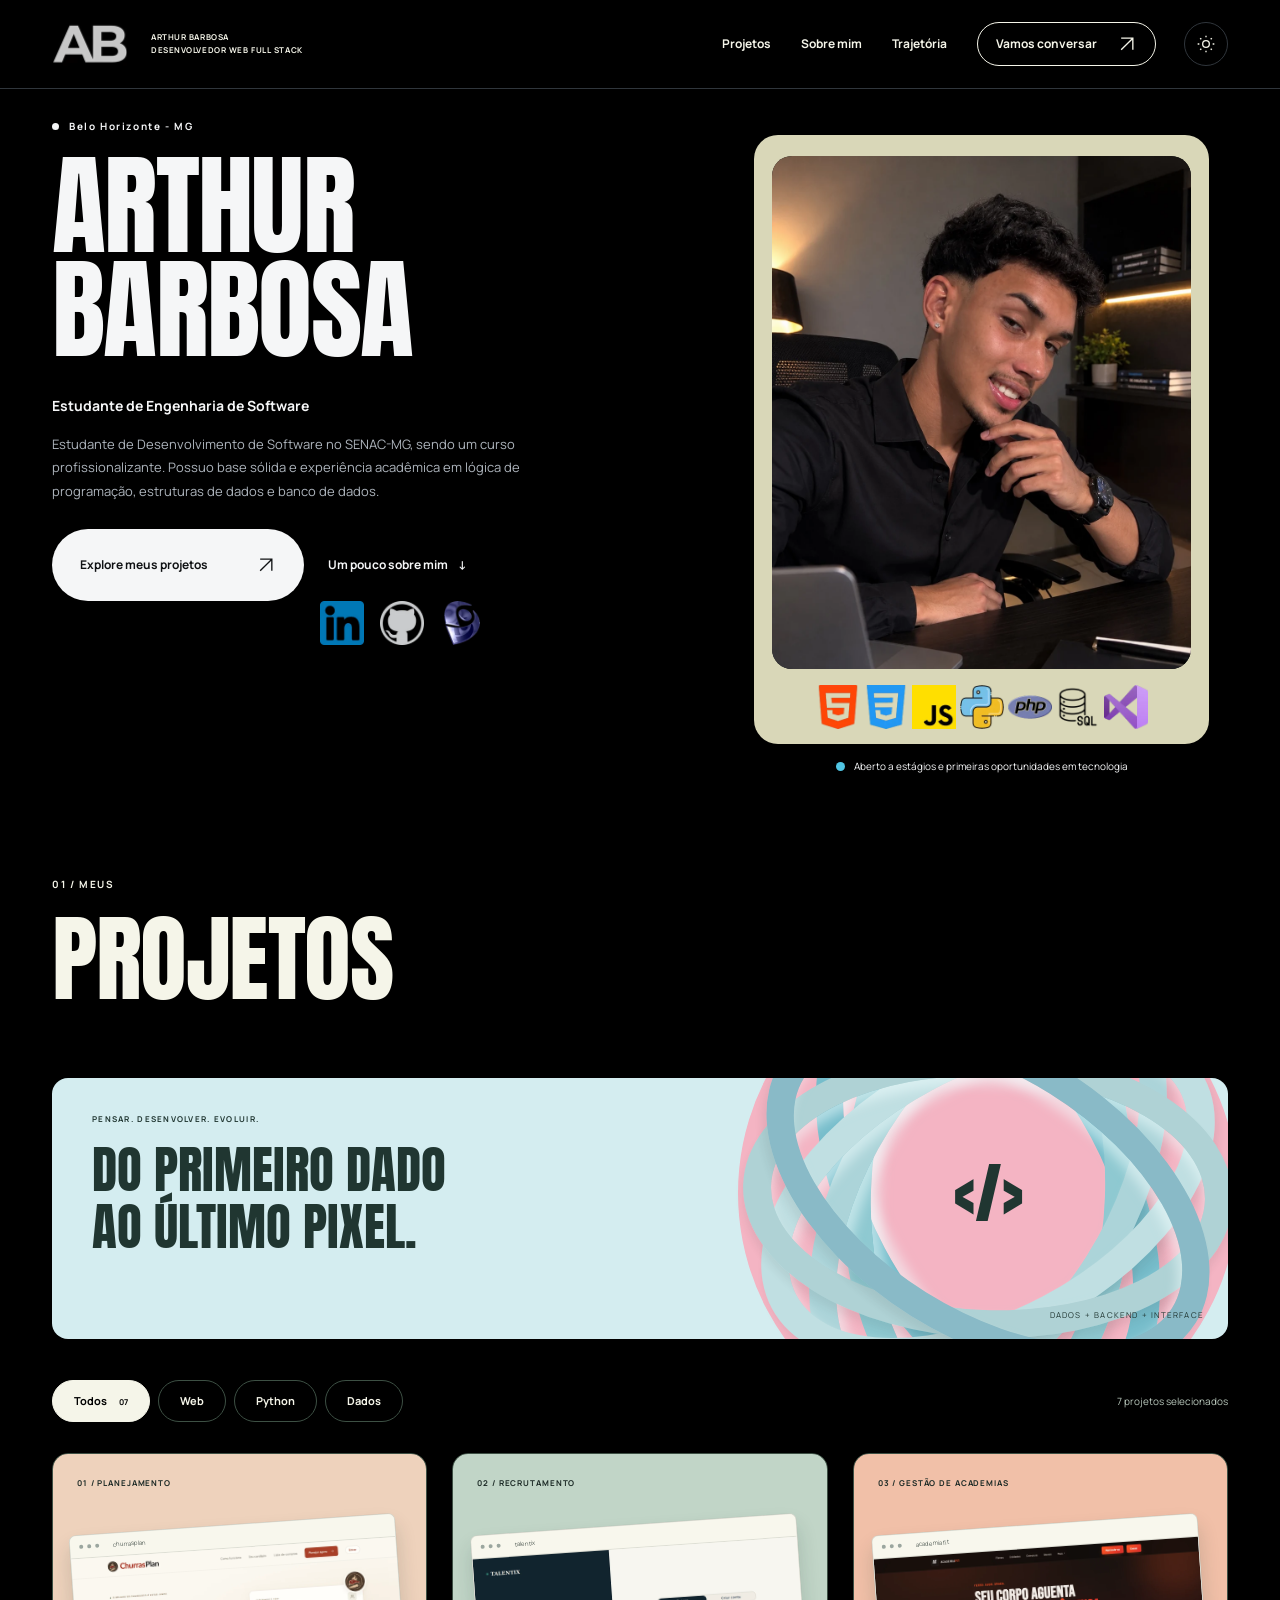
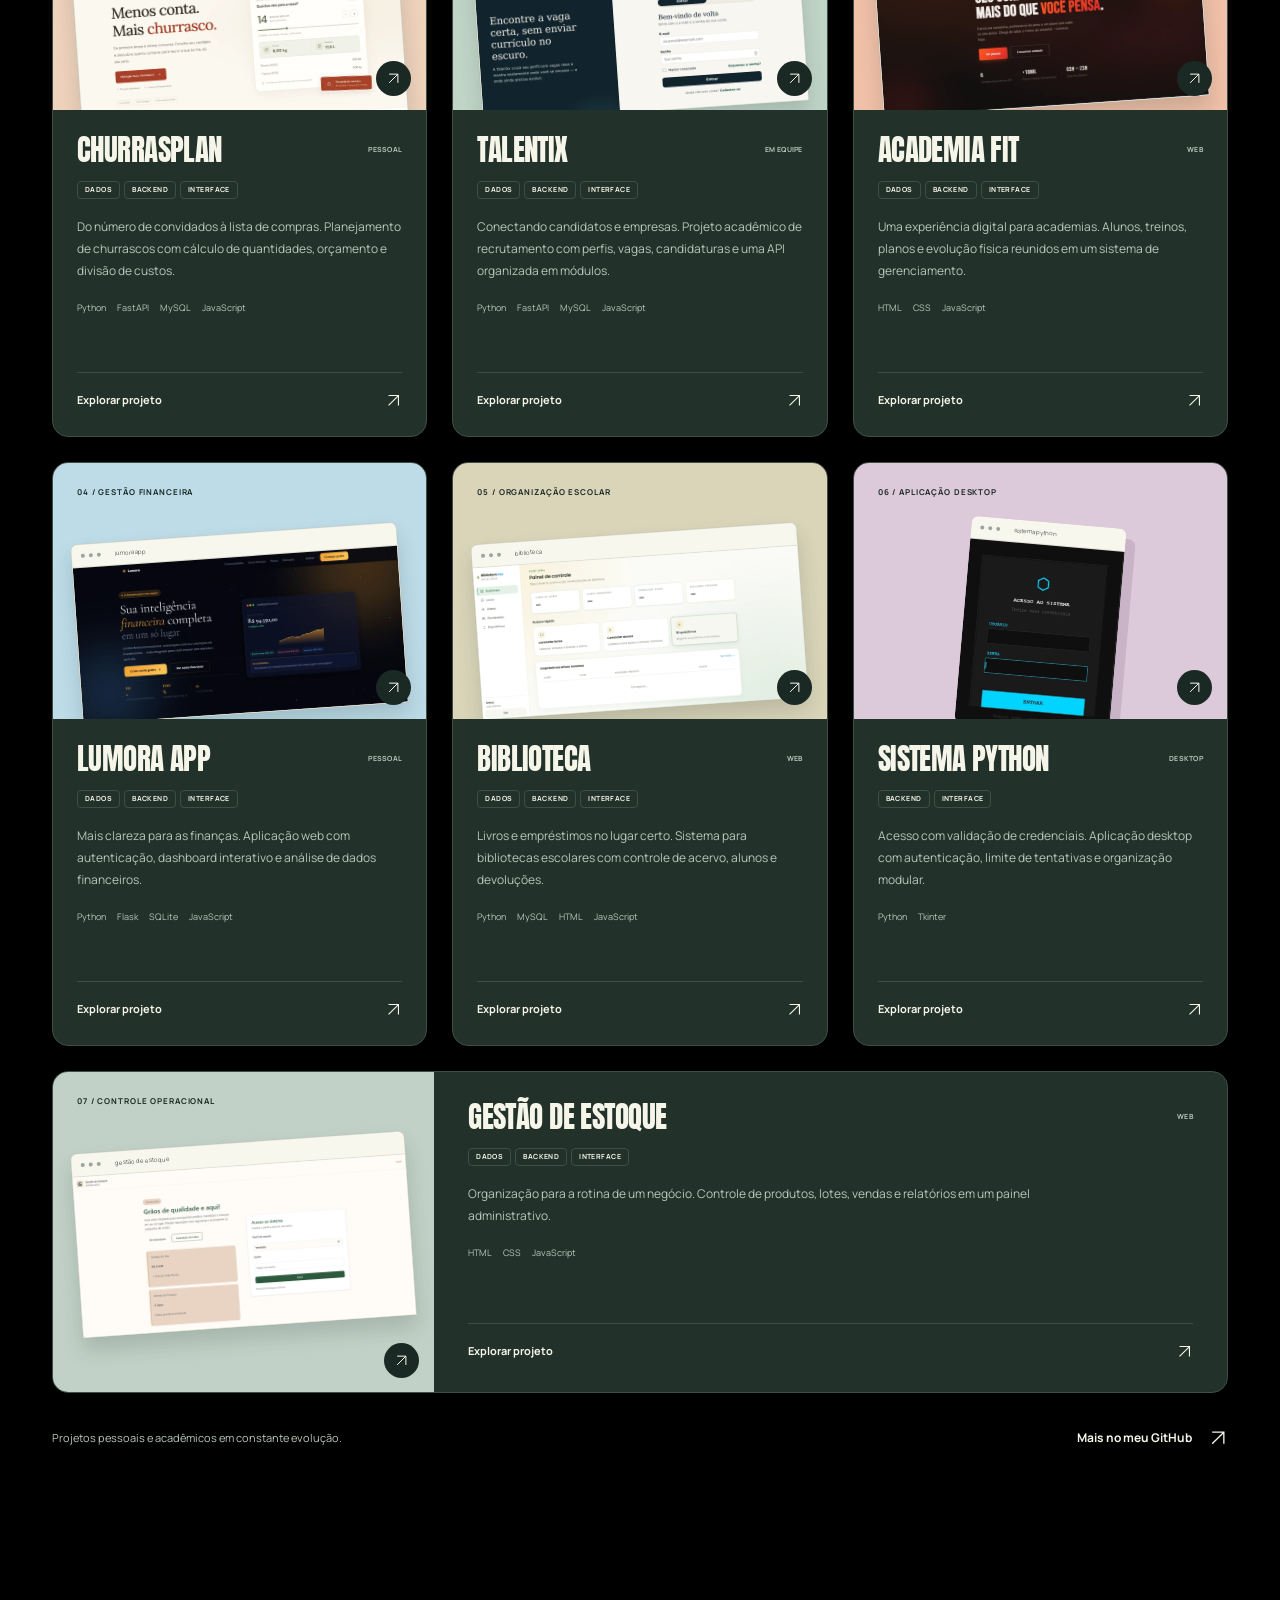
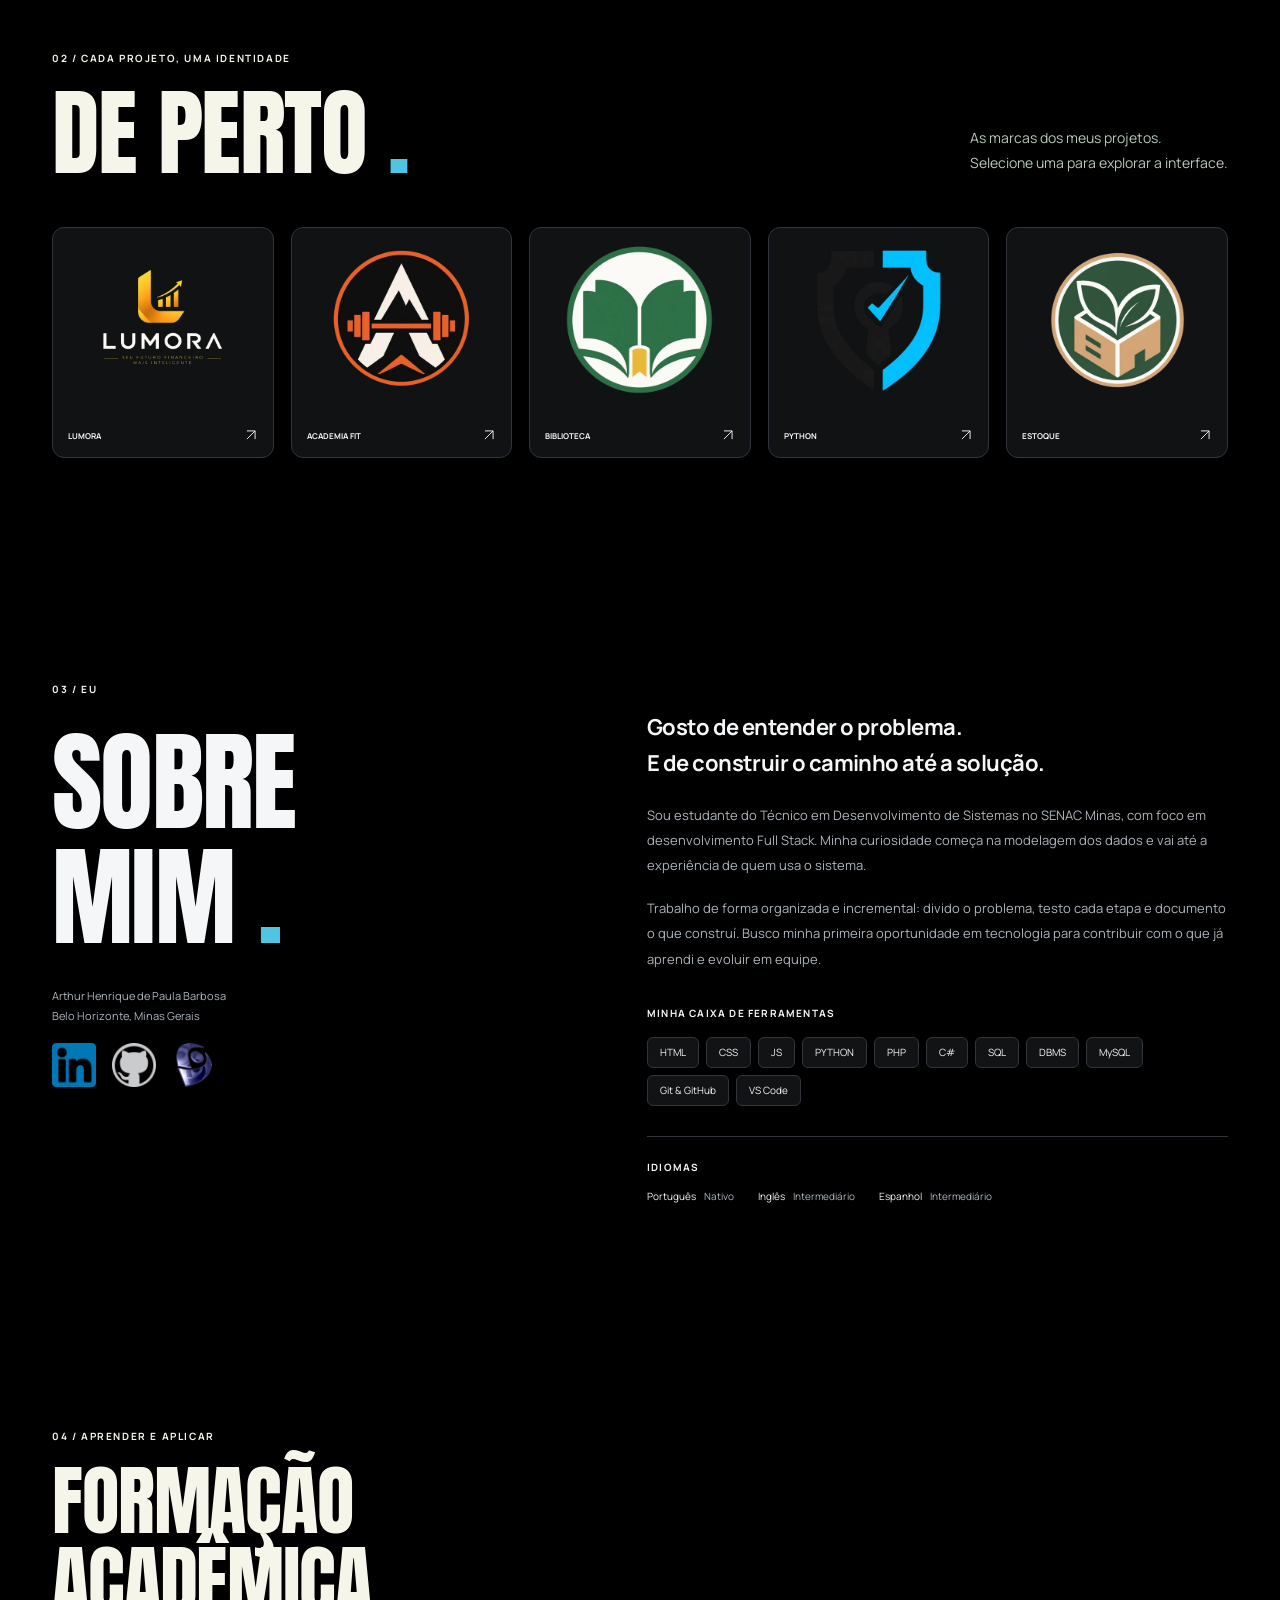
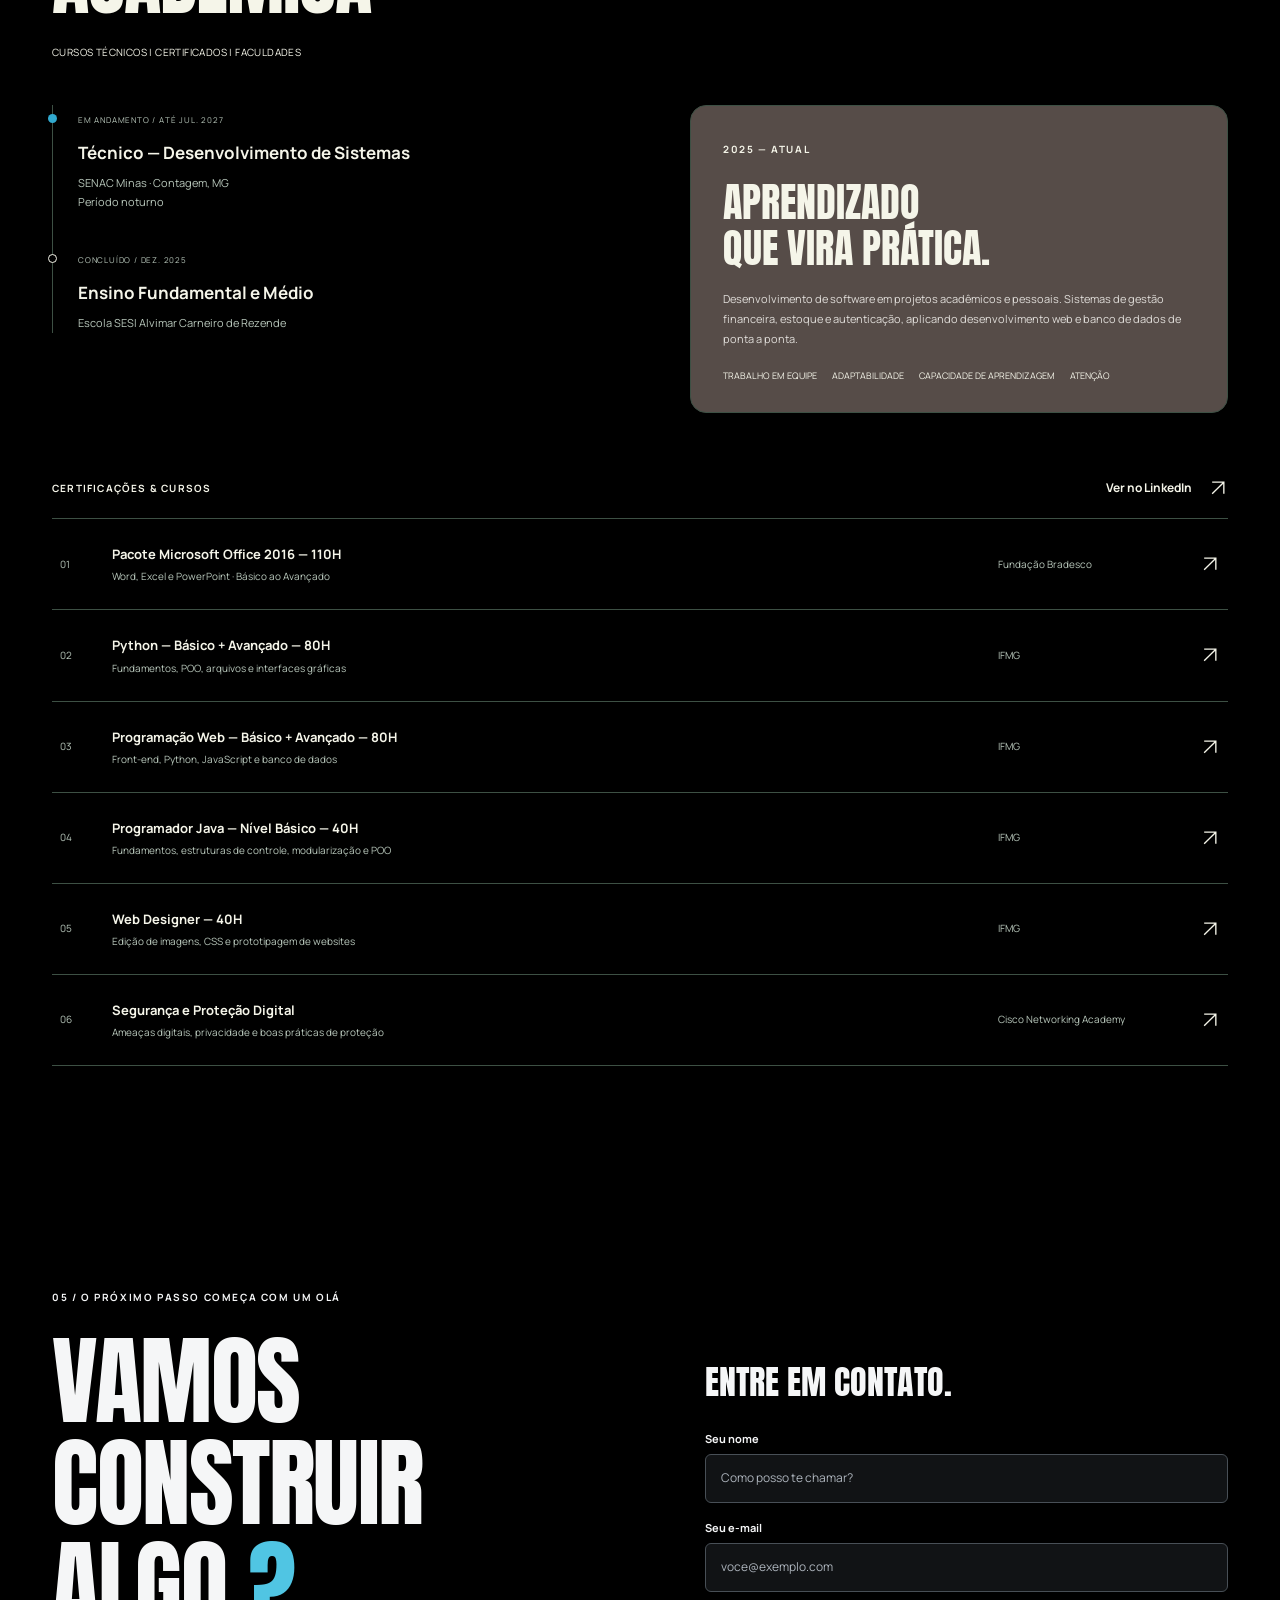
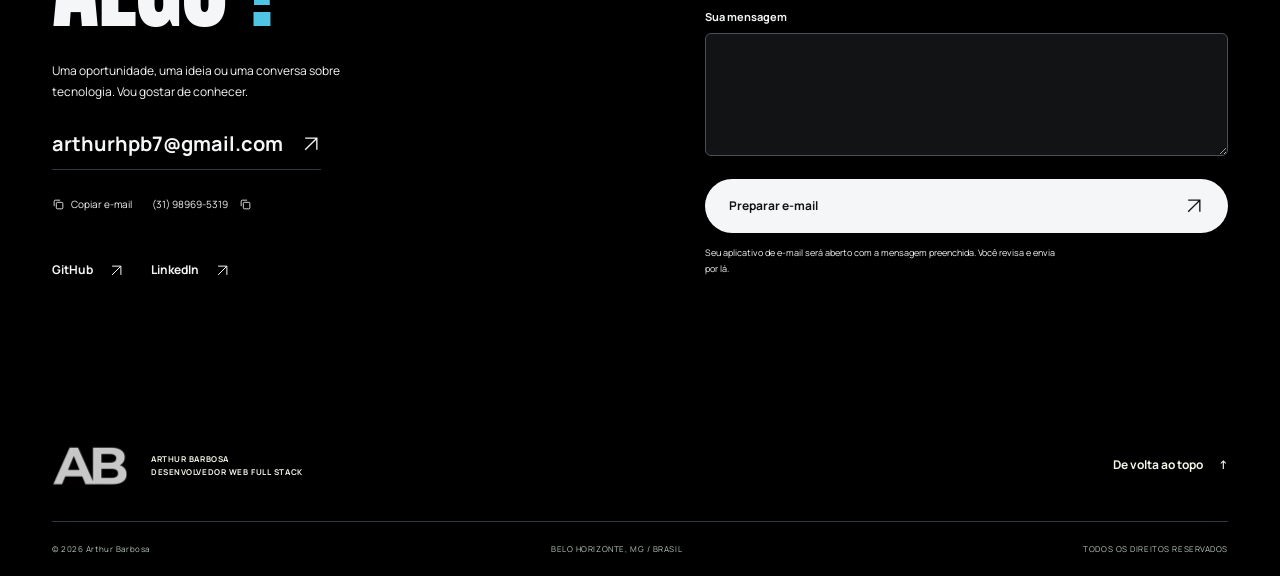
==== index.html @ fb31220e "Organiza e formata a estrutura HTML do portfólio" ====
<!doctype html>
<html lang="pt-BR">
  <head>
    <meta charset="UTF-8" />
    <meta name="viewport" content="width=device-width, initial-scale=1" />
    <meta name="theme-color" content="#000000" />
    <title>Arthur Barbosa — Estudante de Engenharia de Software</title>
    <meta
      name="description"
      content="Arthur Barbosa, estudante de Engenharia de Software e Desenvolvimento de Sistemas no SENAC Minas. Conheça meus projetos, formação e experiências com tecnologia."
    />
    <meta property="og:type" content="website" />
    <meta property="og:locale" content="pt_BR" />
    <meta property="og:title" content="Arthur Barbosa — Estudante de Engenharia de Software" />
    <meta
      property="og:description"
      content="Estudante de Desenvolvimento de Sistemas e desenvolvedor web. Conheça meus projetos com Python, JavaScript e SQL."
    />
    <meta property="og:url" content="https://arthurhenrique-eng.github.io/" />
    <meta
      property="og:image"
      content="https://arthurhenrique-eng.github.io/assets/img/optimized/arthur.webp"
    />
    <meta property="og:image:alt" content="Arthur Henrique de Paula Barbosa" />
    <link rel="canonical" href="https://arthurhenrique-eng.github.io/" />
    <link rel="icon" href="DOCS/ABLogotipo.png?v=20260930-canva" type="image/png" />
    <link rel="preload" href="assets/fonts/anton-regular.ttf" as="font" type="font/ttf" crossorigin />
    <link rel="preload" href="assets/fonts/manrope-regular.ttf" as="font" type="font/ttf" crossorigin />
    <link rel="stylesheet" href="css/style.css?v=20260930-canva" />
  </head>
  <body data-theme="dark">
    <a class="skip-link" href="#conteudo">Pular para o conteúdo</a>
    <svg class="icon-definitions" xmlns="http://www.w3.org/2000/svg" aria-hidden="true">
      <symbol id="arrow-up-right" viewBox="0 0 24 24">
        <path d="M5 19 19 5M5 5h14v14" />
      </symbol>
      <symbol id="copy" viewBox="0 0 24 24">
        <rect x="8" y="8" width="12" height="12" rx="2" />
        <path d="M15 4H6a2 2 0 0 0-2 2v9" />
      </symbol>
      <symbol id="sun" viewBox="0 0 24 24">
        <circle cx="12" cy="12" r="4" />
        <path d="M12 2v2m0 16v2M2 12h2m16 0h2M5 5l1.4 1.4m11.2 11.2L19 19M5 19l1.4-1.4M17.6 6.4 19 5" />
      </symbol>
      <symbol id="moon" viewBox="0 0 24 24">
        <path d="M21 13A9 9 0 0 1 11 3a9 9 0 1 0 10 10Z" />
      </symbol>
    </svg>
    <header class="site-header">
      <nav class="nav container" aria-label="Navegação principal">
        <a class="brand" href="#inicio" aria-label="Arthur Barbosa — início">
          <span class="brand__logo">
            <img src="DOCS/ABLogotipo.webp" width="2000" height="2000" alt="" />
          </span>
          <span class="brand__descriptor">
            ARTHUR BARBOSA
            <br />
            DESENVOLVEDOR WEB FULL STACK
          </span>
        </a>
        <div class="nav__menu" id="navMenu">
          <a href="#projetos">Projetos</a>
          <a href="#sobre">Sobre mim</a>
          <a href="#formacao">Trajetória</a>
          <a class="nav__contact" href="#contato">
            Vamos conversar
            <svg class="icon" aria-hidden="true">
              <use href="#arrow-up-right" />
            </svg>
          </a>
        </div>
        <div class="nav__controls">
          <button
            class="theme-toggle"
            id="themeToggle"
            type="button"
            aria-label="Ativar tema claro"
            aria-pressed="true"
            hidden
          >
            <svg class="icon" aria-hidden="true">
              <use href="#moon" />
            </svg>
            <svg class="icon" aria-hidden="true">
              <use href="#sun" />
            </svg>
          </button>
          <button
            class="nav__toggle"
            id="navToggle"
            type="button"
            aria-label="Abrir menu"
            aria-expanded="false"
            aria-controls="navMenu"
            hidden
          >
            <span></span>
            <span></span>
          </button>
        </div>
      </nav>
    </header>
    <main id="conteudo">
      <section class="hero" id="inicio" aria-labelledby="heroTitle">
        <div class="hero__inner container">
          <div class="hero__copy">
            <p class="eyebrow">
              <span class="status-dot" aria-hidden="true"></span>
              Belo Horizonte - MG
            </p>
            <h1 id="heroTitle">
              ARTHUR
              <br />
              BARBOSA
            </h1>
            <p class="hero__role">Estudante de Engenharia de Software</p>
            <p class="hero__description">
              Estudante de Desenvolvimento de Software no SENAC-MG, sendo um curso profissionalizante. Possuo base sólida e experiência acadêmica em lógica de programação, estruturas de dados e banco de dados.
            </p>
            <div class="hero__actions">
              <a class="button button--ink" href="#projetos">
                Explore meus projetos
                <svg class="icon" aria-hidden="true">
                  <use href="#arrow-up-right" />
                </svg>
              </a>
              <a class="text-link" href="#sobre">
                Um pouco sobre mim
                <span aria-hidden="true">↓</span>
              </a>
            </div>
            <div class="profile-socials" role="group" aria-label="Perfis profissionais">
              <a
                href="https://www.linkedin.com/in/arthurhenrique-eng/"
                target="_blank"
                rel="noopener noreferrer"
                aria-label="LinkedIn de Arthur Barbosa"
              >
                <img src="DOCS/LINKEDIN.webp" width="44" height="44" alt="" />
              </a>
              <a
                href="https://github.com/ArthurHenrique-eng"
                target="_blank"
                rel="noopener noreferrer"
                aria-label="GitHub de Arthur Barbosa"
              >
                <img src="DOCS/GITHUB.webp" width="44" height="44" alt="" />
              </a>
              <span class="profile-socials__lattes">
                <img src="DOCS/lattes.webp" width="37" height="44" alt="Currículo Lattes" />
              </span>
            </div>
          </div>
          <div class="hero__visual">
            <div class="hero__frame">
              <img
                class="hero__portrait"
                src="assets/img/optimized/arthur.webp"
                width="1000"
                height="1333"
                alt="Arthur Barbosa em sua mesa de trabalho"
                fetchpriority="high"
              />
              <ul class="hero__technologies" aria-label="Tecnologias e ferramentas">
                <li>
                  <img src="DOCS/HTML.webp" width="44" height="44" alt="HTML" title="HTML" />
                </li>
                <li>
                  <img src="DOCS/CSS.webp" width="44" height="44" alt="CSS" title="CSS" />
                </li>
                <li>
                  <img src="DOCS/JS.webp" width="44" height="44" alt="JavaScript" title="JavaScript" />
                </li>
                <li>
                  <img src="DOCS/PYTHON.webp" width="44" height="44" alt="Python" title="Python" />
                </li>
                <li>
                  <img src="DOCS/PHP.webp" width="44" height="44" alt="PHP" title="PHP" />
                </li>
                <li>
                  <img src="DOCS/SQL.webp" width="44" height="44" alt="SQL" title="SQL" />
                </li>
                <li>
                  <img
                    src="DOCS/VSCODE2022.webp"
                    width="44"
                    height="44"
                    alt="Visual Studio 2022"
                    title="Visual Studio 2022"
                  />
                </li>
              </ul>
            </div>
            <p class="hero__availability">
              <span class="status-dot" aria-hidden="true"></span>
              Aberto a estágios e primeiras oportunidades em tecnologia
            </p>
          </div>
        </div>
      </section>
      <section id="projetos" class="section projects container" aria-labelledby="projectsTitle">
        <div class="section-heading">
          <div>
            <p class="eyebrow">01 / MEUS</p>
            <h2 class="display-title" id="projectsTitle">PROJETOS</h2>
          </div>
        </div>
        <div class="project-manifesto">
          <div>
            <p class="eyebrow">PENSAR. DESENVOLVER. EVOLUIR.</p>
            <p>
              DO PRIMEIRO DADO
              <br />
              AO ÚLTIMO PIXEL.
            </p>
          </div>
          <div class="orbit-art" aria-hidden="true">
            <i></i>
            <i></i>
            <i></i>
            <i></i>
            <i></i>
            <i></i>
            <span>&lt;/&gt;</span>
          </div>
          <span class="project-manifesto__label">DADOS + BACKEND + INTERFACE</span>
        </div>
        <div class="projects-toolbar">
          <div class="filters" role="group" aria-label="Filtrar projetos por categoria" hidden>
            <button type="button" class="filter is-active" data-filter="todos" aria-pressed="true">
              Todos
              <span>07</span>
            </button>
            <button type="button" class="filter" data-filter="web" aria-pressed="false">Web</button>
            <button type="button" class="filter" data-filter="python" aria-pressed="false">Python</button>
            <button type="button" class="filter" data-filter="dados" aria-pressed="false">Dados</button>
          </div>
          <p id="projectCount" aria-live="polite" aria-atomic="true">7 projetos selecionados</p>
        </div>
        <div class="projects-grid" id="projetosGrid">
          <article class="project-card" data-categories="web python dados">
            <a
              class="project-cover project-cover--churras"
              href="assets/img/optimized/churrasplan.webp"
              data-gallery-item
              data-title="ChurrasPlan — página inicial"
              data-image="assets/img/optimized/churrasplan.webp"
              aria-label="Ampliar tela do ChurrasPlan"
            >
              <span class="project-cover__index">01 / PLANEJAMENTO</span>
              <div class="browser-frame">
                <div class="browser-frame__bar">
                  <i></i>
                  <i></i>
                  <i></i>
                  <span>churrasplan</span>
                </div>
                <img
                  src="assets/img/optimized/churrasplan.webp"
                  alt="ChurrasPlan — página inicial"
                  loading="lazy"
                  width="1440"
                  height="900"
                />
              </div>
              <span class="project-cover__open">
                <svg class="icon" aria-hidden="true">
                  <use href="#arrow-up-right" />
                </svg>
              </span>
            </a>
            <div class="project-card__body">
              <div class="project-card__heading">
                <h3>CHURRASPLAN</h3>
                <span class="project-type">PESSOAL</span>
              </div>
              <div class="scope" aria-label="Camadas do projeto">
                <span>Dados</span>
                <span>Backend</span>
                <span>Interface</span>
              </div>
              <p>
                Do número de convidados à lista de compras. Planejamento de churrascos com cálculo de quantidades, orçamento e divisão de custos.
              </p>
              <ul class="tags" aria-label="Tecnologias">
                <li>Python</li>
                <li>FastAPI</li>
                <li>MySQL</li>
                <li>JavaScript</li>
              </ul>
              <a
                class="project-link"
                href="https://github.com/ArthurHenrique-eng/ChurrasPlan"
                target="_blank"
                rel="noopener noreferrer"
              >
                Explorar projeto
                <svg class="icon" aria-hidden="true">
                  <use href="#arrow-up-right" />
                </svg>
                <span class="sr-only">ChurrasPlan no GitHub</span>
              </a>
            </div>
          </article>
          <article class="project-card" data-categories="web python dados">
            <a
              class="project-cover project-cover--talentix"
              href="assets/img/optimized/talentix.webp"
              data-gallery-item
              data-title="Talentix — acesso de candidatos e empresas"
              data-image="assets/img/optimized/talentix.webp"
              aria-label="Ampliar tela do Talentix"
            >
              <span class="project-cover__index">02 / RECRUTAMENTO</span>
              <div class="browser-frame">
                <div class="browser-frame__bar">
                  <i></i>
                  <i></i>
                  <i></i>
                  <span>talentix</span>
                </div>
                <img
                  src="assets/img/optimized/talentix.webp"
                  alt="Talentix — acesso de candidatos e empresas"
                  loading="lazy"
                  width="1440"
                  height="900"
                />
              </div>
              <span class="project-cover__open">
                <svg class="icon" aria-hidden="true">
                  <use href="#arrow-up-right" />
                </svg>
              </span>
            </a>
            <div class="project-card__body">
              <div class="project-card__heading">
                <h3>TALENTIX</h3>
                <span class="project-type">EM EQUIPE</span>
              </div>
              <div class="scope" aria-label="Camadas do projeto">
                <span>Dados</span>
                <span>Backend</span>
                <span>Interface</span>
              </div>
              <p>
                Conectando candidatos e empresas. Projeto acadêmico de recrutamento com perfis, vagas, candidaturas e uma API organizada em módulos.
              </p>
              <ul class="tags" aria-label="Tecnologias">
                <li>Python</li>
                <li>FastAPI</li>
                <li>MySQL</li>
                <li>JavaScript</li>
              </ul>
              <a
                class="project-link"
                href="https://github.com/PROJETO-SENAC-MINAS/Talentix"
                target="_blank"
                rel="noopener noreferrer"
              >
                Explorar projeto
                <svg class="icon" aria-hidden="true">
                  <use href="#arrow-up-right" />
                </svg>
                <span class="sr-only">Talentix no GitHub</span>
              </a>
            </div>
          </article>
          <article class="project-card" data-categories="web dados">
            <a
              class="project-cover project-cover--fit"
              href="assets/img/optimized/academia-fit.webp"
              data-gallery-item
              data-title="Academia Fit — página inicial"
              data-image="assets/img/optimized/academia-fit.webp"
              aria-label="Ampliar tela do Academia Fit"
            >
              <span class="project-cover__index">03 / GESTÃO DE ACADEMIAS</span>
              <div class="browser-frame">
                <div class="browser-frame__bar">
                  <i></i>
                  <i></i>
                  <i></i>
                  <span>academia fit</span>
                </div>
                <img
                  src="assets/img/optimized/academia-fit.webp"
                  alt="Academia Fit — página inicial"
                  loading="lazy"
                  width="1440"
                  height="900"
                />
              </div>
              <span class="project-cover__open">
                <svg class="icon" aria-hidden="true">
                  <use href="#arrow-up-right" />
                </svg>
              </span>
            </a>
            <div class="project-card__body">
              <div class="project-card__heading">
                <h3>ACADEMIA FIT</h3>
                <span class="project-type">WEB</span>
              </div>
              <div class="scope" aria-label="Camadas do projeto">
                <span>Dados</span>
                <span>Backend</span>
                <span>Interface</span>
              </div>
              <p>
                Uma experiência digital para academias. Alunos, treinos, planos e evolução física reunidos em um sistema de gerenciamento.
              </p>
              <ul class="tags" aria-label="Tecnologias">
                <li>HTML</li>
                <li>CSS</li>
                <li>JavaScript</li>
              </ul>
              <a
                class="project-link"
                href="https://github.com/ArthurHenrique-eng/Academia_Fit"
                target="_blank"
                rel="noopener noreferrer"
              >
                Explorar projeto
                <svg class="icon" aria-hidden="true">
                  <use href="#arrow-up-right" />
                </svg>
                <span class="sr-only">Academia Fit no GitHub</span>
              </a>
            </div>
          </article>
          <article class="project-card" data-categories="web python dados">
            <a
              class="project-cover project-cover--lumora"
              href="assets/img/optimized/lumora.webp"
              data-gallery-item
              data-title="Lumora App — interface de gestão financeira"
              data-image="assets/img/optimized/lumora.webp"
              aria-label="Ampliar tela do Lumora App"
            >
              <span class="project-cover__index">04 / GESTÃO FINANCEIRA</span>
              <div class="browser-frame">
                <div class="browser-frame__bar">
                  <i></i>
                  <i></i>
                  <i></i>
                  <span>lumora app</span>
                </div>
                <img
                  src="assets/img/optimized/lumora.webp"
                  alt="Lumora App — interface de gestão financeira"
                  loading="lazy"
                  width="1440"
                  height="900"
                />
              </div>
              <span class="project-cover__open">
                <svg class="icon" aria-hidden="true">
                  <use href="#arrow-up-right" />
                </svg>
              </span>
            </a>
            <div class="project-card__body">
              <div class="project-card__heading">
                <h3>LUMORA APP</h3>
                <span class="project-type">PESSOAL</span>
              </div>
              <div class="scope" aria-label="Camadas do projeto">
                <span>Dados</span>
                <span>Backend</span>
                <span>Interface</span>
              </div>
              <p>
                Mais clareza para as finanças. Aplicação web com autenticação, dashboard interativo e análise de dados financeiros.
              </p>
              <ul class="tags" aria-label="Tecnologias">
                <li>Python</li>
                <li>Flask</li>
                <li>SQLite</li>
                <li>JavaScript</li>
              </ul>
              <a
                class="project-link"
                href="https://github.com/ArthurHenrique-eng/LUMORA-APP"
                target="_blank"
                rel="noopener noreferrer"
              >
                Explorar projeto
                <svg class="icon" aria-hidden="true">
                  <use href="#arrow-up-right" />
                </svg>
                <span class="sr-only">Lumora App no GitHub</span>
              </a>
            </div>
          </article>
          <article class="project-card" data-categories="web python dados">
            <a
              class="project-cover project-cover--library"
              href="assets/img/optimized/biblioteca.webp"
              data-gallery-item
              data-title="Sistema Biblioteca — catálogo e gerenciamento"
              data-image="assets/img/optimized/biblioteca.webp"
              aria-label="Ampliar tela do Biblioteca"
            >
              <span class="project-cover__index">05 / ORGANIZAÇÃO ESCOLAR</span>
              <div class="browser-frame">
                <div class="browser-frame__bar">
                  <i></i>
                  <i></i>
                  <i></i>
                  <span>biblioteca</span>
                </div>
                <img
                  src="assets/img/optimized/biblioteca.webp"
                  alt="Sistema Biblioteca — catálogo e gerenciamento"
                  loading="lazy"
                  width="1440"
                  height="900"
                />
              </div>
              <span class="project-cover__open">
                <svg class="icon" aria-hidden="true">
                  <use href="#arrow-up-right" />
                </svg>
              </span>
            </a>
            <div class="project-card__body">
              <div class="project-card__heading">
                <h3>BIBLIOTECA</h3>
                <span class="project-type">WEB</span>
              </div>
              <div class="scope" aria-label="Camadas do projeto">
                <span>Dados</span>
                <span>Backend</span>
                <span>Interface</span>
              </div>
              <p>
                Livros e empréstimos no lugar certo. Sistema para bibliotecas escolares com controle de acervo, alunos e devoluções.
              </p>
              <ul class="tags" aria-label="Tecnologias">
                <li>Python</li>
                <li>MySQL</li>
                <li>HTML</li>
                <li>JavaScript</li>
              </ul>
              <a
                class="project-link"
                href="https://github.com/ArthurHenrique-eng/SistemaBiblioteca"
                target="_blank"
                rel="noopener noreferrer"
              >
                Explorar projeto
                <svg class="icon" aria-hidden="true">
                  <use href="#arrow-up-right" />
                </svg>
                <span class="sr-only">Biblioteca no GitHub</span>
              </a>
            </div>
          </article>
          <article class="project-card" data-categories="python">
            <a
              class="project-cover project-cover--python"
              href="assets/img/optimized/python.webp"
              data-gallery-item
              data-title="Sistema Python — autenticação de usuários"
              data-image="assets/img/optimized/python.webp"
              aria-label="Ampliar tela do Sistema Python"
            >
              <span class="project-cover__index">06 / APLICAÇÃO DESKTOP</span>
              <div class="desktop-frame">
                <div class="browser-frame__bar">
                  <i></i>
                  <i></i>
                  <i></i>
                  <span>sistema python</span>
                </div>
                <img
                  src="assets/img/optimized/python.webp"
                  alt="Sistema Python — autenticação de usuários"
                  loading="lazy"
                  width="422"
                  height="500"
                />
              </div>
              <span class="project-cover__open">
                <svg class="icon" aria-hidden="true">
                  <use href="#arrow-up-right" />
                </svg>
              </span>
            </a>
            <div class="project-card__body">
              <div class="project-card__heading">
                <h3>SISTEMA PYTHON</h3>
                <span class="project-type">DESKTOP</span>
              </div>
              <div class="scope" aria-label="Camadas do projeto">
                <span>Backend</span>
                <span>Interface</span>
              </div>
              <p>
                Acesso com validação de credenciais. Aplicação desktop com autenticação, limite de tentativas e organização modular.
              </p>
              <ul class="tags" aria-label="Tecnologias">
                <li>Python</li>
                <li>Tkinter</li>
              </ul>
              <a
                class="project-link"
                href="https://github.com/ArthurHenrique-eng/SISTEMA_PYTHON"
                target="_blank"
                rel="noopener noreferrer"
              >
                Explorar projeto
                <svg class="icon" aria-hidden="true">
                  <use href="#arrow-up-right" />
                </svg>
                <span class="sr-only">Sistema Python no GitHub</span>
              </a>
            </div>
          </article>
          <article class="project-card project-card--wide" data-categories="web dados">
            <a
              class="project-cover project-cover--stock"
              href="assets/img/optimized/estoque.webp"
              data-gallery-item
              data-title="Gestão de Estoque — painel de produtos"
              data-image="assets/img/optimized/estoque.webp"
              aria-label="Ampliar tela do Gestão de Estoque"
            >
              <span class="project-cover__index">07 / CONTROLE OPERACIONAL</span>
              <div class="browser-frame">
                <div class="browser-frame__bar">
                  <i></i>
                  <i></i>
                  <i></i>
                  <span>gestão de estoque</span>
                </div>
                <img
                  src="assets/img/optimized/estoque.webp"
                  alt="Gestão de Estoque — painel de produtos"
                  loading="lazy"
                  width="1440"
                  height="900"
                />
              </div>
              <span class="project-cover__open">
                <svg class="icon" aria-hidden="true">
                  <use href="#arrow-up-right" />
                </svg>
              </span>
            </a>
            <div class="project-card__body">
              <div class="project-card__heading">
                <h3>GESTÃO DE ESTOQUE</h3>
                <span class="project-type">WEB</span>
              </div>
              <div class="scope" aria-label="Camadas do projeto">
                <span>Dados</span>
                <span>Backend</span>
                <span>Interface</span>
              </div>
              <p>
                Organização para a rotina de um negócio. Controle de produtos, lotes, vendas e relatórios em um painel administrativo.
              </p>
              <ul class="tags" aria-label="Tecnologias">
                <li>HTML</li>
                <li>CSS</li>
                <li>JavaScript</li>
              </ul>
              <a
                class="project-link"
                href="https://github.com/ArthurHenrique-eng/GESTAO_ESTOQUE"
                target="_blank"
                rel="noopener noreferrer"
              >
                Explorar projeto
                <svg class="icon" aria-hidden="true">
                  <use href="#arrow-up-right" />
                </svg>
                <span class="sr-only">Gestão de Estoque no GitHub</span>
              </a>
            </div>
          </article>
        </div>
        <div class="projects-bottom">
          <p>Projetos pessoais e acadêmicos em constante evolução.</p>
          <a
            class="text-link"
            href="https://github.com/ArthurHenrique-eng"
            target="_blank"
            rel="noopener noreferrer"
          >
            Mais no meu GitHub
            <svg class="icon" aria-hidden="true">
              <use href="#arrow-up-right" />
            </svg>
          </a>
        </div>
      </section>
      <section id="galeria" class="gallery section" aria-labelledby="galleryTitle">
        <div class="container">
          <div class="section-heading">
            <div>
              <p class="eyebrow">02 / CADA PROJETO, UMA IDENTIDADE</p>
              <h2 class="display-title" id="galleryTitle">
                DE PERTO
                <span class="title-dot">.</span>
              </h2>
            </div>
            <p class="section-intro">
              As marcas dos meus projetos.
              <br />
              Selecione uma para explorar a interface.
            </p>
          </div>
          <div class="gallery__grid">
            <a
              class="gallery__item"
              href="assets/img/optimized/lumora.webp"
              data-gallery-item
              data-title="Lumora App — interface de gestão financeira"
              data-image="assets/img/optimized/lumora.webp"
            >
              <img src="DOCS/marca-lumora.webp" alt="Marca Lumora" width="240" height="200" loading="lazy" />
              <span>
                LUMORA
                <svg class="icon" aria-hidden="true">
                  <use href="#arrow-up-right" />
                </svg>
              </span>
            </a>
            <a
              class="gallery__item"
              href="assets/img/optimized/academia-fit.webp"
              data-gallery-item
              data-title="Academia Fit — página inicial"
              data-image="assets/img/optimized/academia-fit.webp"
            >
              <img src="DOCS/ACADEMIAFIT.webp" alt="Marca Academia Fit" width="240" height="200" loading="lazy" />
              <span>
                ACADEMIA FIT
                <svg class="icon" aria-hidden="true">
                  <use href="#arrow-up-right" />
                </svg>
              </span>
            </a>
            <a
              class="gallery__item"
              href="assets/img/optimized/biblioteca.webp"
              data-gallery-item
              data-title="Sistema Biblioteca — catálogo e gerenciamento"
              data-image="assets/img/optimized/biblioteca.webp"
            >
              <img src="DOCS/BIBLIOTECA.webp" alt="Marca Biblioteca" width="240" height="200" loading="lazy" />
              <span>
                BIBLIOTECA
                <svg class="icon" aria-hidden="true">
                  <use href="#arrow-up-right" />
                </svg>
              </span>
            </a>
            <a
              class="gallery__item"
              href="assets/img/optimized/python.webp"
              data-gallery-item
              data-title="Sistema Python — autenticação de usuários"
              data-image="assets/img/optimized/python.webp"
            >
              <img src="DOCS/SISTEMAPY.webp" alt="Marca Python" width="240" height="200" loading="lazy" />
              <span>
                PYTHON
                <svg class="icon" aria-hidden="true">
                  <use href="#arrow-up-right" />
                </svg>
              </span>
            </a>
            <a
              class="gallery__item"
              href="assets/img/optimized/estoque.webp"
              data-gallery-item
              data-title="Gestão de Estoque — painel de produtos"
              data-image="assets/img/optimized/estoque.webp"
            >
              <img src="DOCS/ESTOQUE.webp" alt="Marca Estoque" width="240" height="200" loading="lazy" />
              <span>
                ESTOQUE
                <svg class="icon" aria-hidden="true">
                  <use href="#arrow-up-right" />
                </svg>
              </span>
            </a>
          </div>
        </div>
      </section>
      <section id="sobre" class="about section" aria-labelledby="aboutTitle">
        <div class="container about__grid">
          <div class="about__heading">
            <p class="eyebrow">03 / EU</p>
            <h2 class="display-title" id="aboutTitle">
              SOBRE
              <br />
              MIM
              <span class="title-dot">.</span>
            </h2>
            <p class="about__full-name">
              Arthur Henrique de Paula Barbosa
              <br />
              Belo Horizonte, Minas Gerais
            </p>
            <div class="profile-socials" role="group" aria-label="Perfis profissionais">
              <a
                href="https://www.linkedin.com/in/arthurhenrique-eng/"
                target="_blank"
                rel="noopener noreferrer"
                aria-label="LinkedIn de Arthur Barbosa"
              >
                <img src="DOCS/LINKEDIN.webp" width="44" height="44" alt="" />
              </a>
              <a
                href="https://github.com/ArthurHenrique-eng"
                target="_blank"
                rel="noopener noreferrer"
                aria-label="GitHub de Arthur Barbosa"
              >
                <img src="DOCS/GITHUB.webp" width="44" height="44" alt="" />
              </a>
              <span class="profile-socials__lattes">
                <img src="DOCS/lattes.webp" width="37" height="44" alt="Currículo Lattes" />
              </span>
            </div>
          </div>
          <div class="about__content">
            <h3>
              Gosto de entender o problema.
              <br />
              E de construir o caminho até a solução.
            </h3>
            <p>
              Sou estudante do Técnico em Desenvolvimento de Sistemas no SENAC Minas, com foco em desenvolvimento Full Stack. Minha curiosidade começa na modelagem dos dados e vai até a experiência de quem usa o sistema.
            </p>
            <p>
              Trabalho de forma organizada e incremental: divido o problema, testo cada etapa e documento o que construí. Busco minha primeira oportunidade em tecnologia para contribuir com o que já aprendi e evoluir em equipe.
            </p>
            <div class="skills">
              <h4>MINHA CAIXA DE FERRAMENTAS</h4>
              <ul>
                <li>HTML</li>
                <li>CSS</li>
                <li>JS</li>
                <li>PYTHON</li>
                <li>PHP</li>
                <li>C#</li>
                <li>SQL</li>
                <li>DBMS</li>
                <li>MySQL</li>
                <li>Git &amp; GitHub</li>
                <li>VS Code</li>
              </ul>
            </div>
            <div class="languages">
              <h4>IDIOMAS</h4>
              <p>
                Português
                <span>Nativo</span>
              </p>
              <p>
                Inglês
                <span>Intermediário</span>
              </p>
              <p>
                Espanhol
                <span>Intermediário</span>
              </p>
            </div>
          </div>
        </div>
      </section>
      <section id="formacao" class="section journey container" aria-labelledby="journeyTitle">
        <div class="section-heading">
          <div>
            <p class="eyebrow">04 / APRENDER E APLICAR</p>
            <h2 class="display-title" id="journeyTitle">
              FORMAÇÃO
              <br />
              ACADÊMICA
            </h2>
            <p class="journey__subtitle">CURSOS TÉCNICOS | CERTIFICADOS | FACULDADES</p>
          </div>
        </div>
        <div class="journey__grid">
          <div>
            <ol class="timeline">
              <li>
                <span class="timeline__date">EM ANDAMENTO / ATÉ JUL. 2027</span>
                <h3>Técnico — Desenvolvimento de Sistemas</h3>
                <p>
                  SENAC Minas · Contagem, MG
                  <br />
                  Período noturno
                </p>
              </li>
              <li>
                <span class="timeline__date">CONCLUÍDO / DEZ. 2025</span>
                <h3>Ensino Fundamental e Médio</h3>
                <p>Escola SESI Alvimar Carneiro de Rezende</p>
              </li>
            </ol>
          </div>
          <div id="experiencia" class="experience">
            <span class="eyebrow">2025 — ATUAL</span>
            <h3>
              APRENDIZADO
              <br />
              QUE VIRA PRÁTICA.
            </h3>
            <p>
              Desenvolvimento de software em projetos acadêmicos e pessoais. Sistemas de gestão financeira, estoque e autenticação, aplicando desenvolvimento web e banco de dados de ponta a ponta.
            </p>
            <ul class="soft-skills">
              <li>TRABALHO EM EQUIPE</li>
              <li>ADAPTABILIDADE</li>
              <li>CAPACIDADE DE APRENDIZAGEM</li>
              <li>ATENÇÃO</li>
            </ul>
          </div>
        </div>
        <div id="certificacoes" class="certifications">
          <div class="certifications__heading">
            <h3 class="small-heading">CERTIFICAÇÕES &amp; CURSOS</h3>
            <a
              class="text-link"
              href="https://www.linkedin.com/in/arthurhenrique-eng/details/certifications/"
              target="_blank"
              rel="noopener noreferrer"
            >
              Ver no LinkedIn
              <svg class="icon" aria-hidden="true">
                <use href="#arrow-up-right" />
              </svg>
            </a>
          </div>
          <div class="certifications__list">
            <a
              href="https://www.linkedin.com/in/arthurhenrique-eng/details/certifications/"
              target="_blank"
              rel="noopener noreferrer"
            >
              <span class="cert-number">01</span>
              <span>
                <strong>Pacote Microsoft Office 2016 — 110H</strong>
                <small>Word, Excel e PowerPoint · Básico ao Avançado</small>
              </span>
              <span class="cert-provider">Fundação Bradesco</span>
              <svg class="icon" aria-hidden="true">
                <use href="#arrow-up-right" />
              </svg>
            </a>
            <a
              href="https://www.linkedin.com/in/arthurhenrique-eng/details/certifications/"
              target="_blank"
              rel="noopener noreferrer"
            >
              <span class="cert-number">02</span>
              <span>
                <strong>Python — Básico + Avançado — 80H</strong>
                <small>Fundamentos, POO, arquivos e interfaces gráficas</small>
              </span>
              <span class="cert-provider">IFMG</span>
              <svg class="icon" aria-hidden="true">
                <use href="#arrow-up-right" />
              </svg>
            </a>
            <a
              href="https://www.linkedin.com/in/arthurhenrique-eng/details/certifications/"
              target="_blank"
              rel="noopener noreferrer"
            >
              <span class="cert-number">03</span>
              <span>
                <strong>Programação Web — Básico + Avançado — 80H</strong>
                <small>Front-end, Python, JavaScript e banco de dados</small>
              </span>
              <span class="cert-provider">IFMG</span>
              <svg class="icon" aria-hidden="true">
                <use href="#arrow-up-right" />
              </svg>
            </a>
            <a
              href="https://www.linkedin.com/in/arthurhenrique-eng/details/certifications/"
              target="_blank"
              rel="noopener noreferrer"
            >
              <span class="cert-number">04</span>
              <span>
                <strong>Programador Java — Nível Básico — 40H</strong>
                <small>Fundamentos, estruturas de controle, modularização e POO</small>
              </span>
              <span class="cert-provider">IFMG</span>
              <svg class="icon" aria-hidden="true">
                <use href="#arrow-up-right" />
              </svg>
            </a>
            <a
              href="https://www.linkedin.com/in/arthurhenrique-eng/details/certifications/"
              target="_blank"
              rel="noopener noreferrer"
            >
              <span class="cert-number">05</span>
              <span>
                <strong>Web Designer — 40H</strong>
                <small>Edição de imagens, CSS e prototipagem de websites</small>
              </span>
              <span class="cert-provider">IFMG</span>
              <svg class="icon" aria-hidden="true">
                <use href="#arrow-up-right" />
              </svg>
            </a>
            <a
              href="https://www.linkedin.com/in/arthurhenrique-eng/details/certifications/"
              target="_blank"
              rel="noopener noreferrer"
            >
              <span class="cert-number">06</span>
              <span>
                <strong>Segurança e Proteção Digital</strong>
                <small>Ameaças digitais, privacidade e boas práticas de proteção</small>
              </span>
              <span class="cert-provider">Cisco Networking Academy</span>
              <svg class="icon" aria-hidden="true">
                <use href="#arrow-up-right" />
              </svg>
            </a>
            <!--
              // MODELO PARA ADICIONAR UM NOVO CURSO NO FUTURO:
              // <a href="LINK_DO_CERTIFICADO_OU_LINKEDIN" target="_blank" rel="noopener noreferrer">
              //   <span class="cert-number">07</span>
              //   <span>
              //     <strong>NOME DO CURSO — 00H</strong>
              //     <small>DESCRIÇÃO CURTA DO CONTEÚDO</small>
              //   </span>
              //   <span class="cert-provider">INSTITUIÇÃO</span>
              //   <svg class="icon" aria-hidden="true"><use href="#arrow-up-right" /></svg>
              // </a>
            -->
          </div>
        </div>
      </section>
      <section id="contato" class="contact section" aria-labelledby="contactTitle">
        <div class="container contact__grid">
          <div class="contact__copy">
            <p class="eyebrow">05 / O PRÓXIMO PASSO COMEÇA COM UM OLÁ</p>
            <h2 class="display-title" id="contactTitle">
              VAMOS
              <br />
              CONSTRUIR
              <br />
              ALGO
              <span>?</span>
            </h2>
            <p>Uma oportunidade, uma ideia ou uma conversa sobre tecnologia. Vou gostar de conhecer.</p>
            <a class="contact__email" href="mailto:arthurhpb7@gmail.com" id="emailTexto">
              arthurhpb7@gmail.com
              <svg class="icon" aria-hidden="true">
                <use href="#arrow-up-right" />
              </svg>
            </a>
            <div class="contact__tools">
              <button
                class="copy-button"
                id="copiarEmail"
                data-copy="arthurhpb7@gmail.com"
                data-copy-label="E-mail"
                type="button"
                hidden
              >
                <svg class="icon" aria-hidden="true">
                  <use href="#copy" />
                </svg>
                Copiar e-mail
              </button>
              <a href="tel:+5531989695319" id="telefoneTexto">(31) 98969-5319</a>
              <button
                class="copy-button copy-button--icon"
                id="copiarTelefone"
                data-copy="(31) 98969-5319"
                data-copy-label="Telefone"
                type="button"
                aria-label="Copiar telefone"
                hidden
              >
                <svg class="icon" aria-hidden="true">
                  <use href="#copy" />
                </svg>
              </button>
            </div>
            <div class="contact__socials">
              <a href="https://github.com/ArthurHenrique-eng" target="_blank" rel="noopener noreferrer">
                GitHub
                <svg class="icon" aria-hidden="true">
                  <use href="#arrow-up-right" />
                </svg>
              </a>
              <a href="https://www.linkedin.com/in/arthurhenrique-eng/" target="_blank" rel="noopener noreferrer">
                LinkedIn
                <svg class="icon" aria-hidden="true">
                  <use href="#arrow-up-right" />
                </svg>
              </a>
            </div>
          </div>
          <div class="contact__form-wrap">
            <form id="contactForm" hidden>
              <h3>ENTRE EM CONTATO.</h3>
              <label for="contactName">Seu nome</label>
              <input
                id="contactName"
                name="name"
                type="text"
                autocomplete="name"
                placeholder="Como posso te chamar?"
                required
                minlength="2"
                maxlength="100"
              />
              <label for="contactEmail">Seu e-mail</label>
              <input
                id="contactEmail"
                name="email"
                type="email"
                autocomplete="email"
                placeholder="voce@exemplo.com"
                required
                maxlength="180"
              />
              <label for="contactMessage">Sua mensagem</label>
              <textarea
                id="contactMessage"
                name="message"
                rows="4"
                placeholder="Vamos conversar sobre…"
                required
                minlength="10"
                maxlength="1500"
              >
              </textarea>
              <button class="button button--ink" type="submit">
                Preparar e-mail
                <svg class="icon" aria-hidden="true">
                  <use href="#arrow-up-right" />
                </svg>
              </button>
              <p class="form-note">
                Seu aplicativo de e-mail será aberto com a mensagem preenchida. Você revisa e envia por lá.
              </p>
              <p class="form-status" id="formStatus" role="status"></p>
            </form>
            <noscript>
              <p>
                Vamos conversar?
                <a href="mailto:arthurhpb7@gmail.com">Envie um e-mail para arthurhpb7@gmail.com.</a>
              </p>
            </noscript>
          </div>
        </div>
      </section>
    </main>
    <footer class="site-footer">
      <div class="container footer__top">
        <a class="brand" href="#inicio" aria-label="Arthur Barbosa — voltar ao início">
          <span class="brand__logo">
            <img src="DOCS/ABLogotipo.webp" width="2000" height="2000" alt="" />
          </span>
          <span class="brand__descriptor">
            ARTHUR BARBOSA
            <br />
            DESENVOLVEDOR WEB FULL STACK
          </span>
        </a>
        <a class="text-link" href="#inicio">
          De volta ao topo
          <span aria-hidden="true">↑</span>
        </a>
      </div>
      <div class="container footer__bottom">
        <span>
          ©
          <span id="anoAtual">2026</span>
          Arthur Barbosa
        </span>
        <span>BELO HORIZONTE, MG / BRASIL</span>
        <span>TODOS OS DIREITOS RESERVADOS</span>
      </div>
    </footer>
    <dialog class="lightbox" id="lightbox" aria-labelledby="lightboxCaption">
      <div class="lightbox__toolbar">
        <span id="lightboxCounter"></span>
        <button id="lightboxFechar" type="button" aria-label="Fechar visualização" autofocus>
          <svg class="icon" viewBox="0 0 24 24" aria-hidden="true">
            <path d="m6 6 12 12M18 6 6 18" />
          </svg>
        </button>
      </div>
      <figure class="lightbox__figure">
        <img id="lightboxImage" alt="" />
        <figcaption id="lightboxCaption" aria-live="polite"></figcaption>
      </figure>
      <p id="lightboxError" role="status" hidden>
        Não foi possível carregar esta imagem.
        <a id="lightboxOriginal" href="#">Abrir imagem original</a>
      </p>
      <div class="lightbox__navigation">
        <button type="button" id="lightboxAnterior" aria-label="Imagem anterior">
          ←
          <span>Anterior</span>
        </button>
        <span>Use as setas do teclado para navegar</span>
        <button type="button" id="lightboxProximo" aria-label="Próxima imagem">
          <span>Próxima</span>
          →
        </button>
      </div>
    </dialog>
    <p class="toast" id="toast" role="status" aria-live="polite"></p>
    <script src="js/script.js?v=20260930-black"></script>
  </body>
</html>
---- css/style.css ----
/* Arthur Barbosa — Canva DAHWshT4zXw, revised 30 September 2026. */
@font-face {
  font-family: Anton;
  src: url("../assets/fonts/anton-regular.ttf") format("truetype");
  font-weight: 400;
  font-style: normal;
  font-display: swap;
}
@font-face {
  font-family: Manrope;
  src: url("../assets/fonts/manrope-regular.ttf") format("truetype");
  font-weight: 400;
  font-style: normal;
  font-display: swap;
}
@font-face {
  font-family: Manrope;
  src: url("../assets/fonts/manrope-bold.ttf") format("truetype");
  font-weight: 600 800;
  font-style: normal;
  font-display: swap;
}
:root {
  --paper: #f8f7ed;
  --ink: #1b2925;
  --muted: #56625c;
  --line: #d2d7cb;
  --card: #eeeee4;
  --blue: #31a9ce;
  --pink: #f2abc0;
  --radius: 16px;
  --display: Anton, Impact, "Arial Narrow", sans-serif;
  --body: Manrope, Arial, sans-serif;
  --header-height: 88px;
  color-scheme: light;
}
*,
*::before,
*::after {
  box-sizing: border-box;
}
html {
  scroll-behavior: smooth;
  scroll-padding-top: calc(var(--header-height) + 20px);
}
body {
  margin: 0;
  font: 400 15px/1.7 var(--body);
  color: var(--ink);
  background: var(--paper);
  -webkit-font-smoothing: antialiased;
}
body[data-theme="dark"] {
  --paper: #000;
  --ink: #f5f5e9;
  --muted: #b8c7bb;
  --line: #3d5044;
  --card: #22322a;
  color-scheme: dark;
}
body.modal-open {
  overflow: hidden;
}
[hidden] {
  display: none !important;
}
h1,
h2,
h3,
h4,
p,
figure {
  margin: 0;
}
ul,
ol {
  list-style: none;
  margin: 0;
  padding: 0;
}
a {
  color: inherit;
  text-decoration: none;
}
button,
input,
textarea {
  font: inherit;
}
button {
  color: inherit;
  cursor: pointer;
}
button,
a,
input,
textarea {
  -webkit-tap-highlight-color: transparent;
}
button {
  border: 0;
  background: none;
}
img {
  display: block;
  max-width: 100%;
}
svg {
  display: block;
}
::selection {
  color: #172420;
  background: #7fd9ef;
}
:focus-visible {
  outline: 3px solid #1684a0;
  outline-offset: 5px;
}
[data-theme="dark"] :focus-visible {
  outline-color: #7fd9ef;
}
.container {
  width: min(1312px, calc(100% - 104px));
  margin-inline: auto;
}
.section {
  padding-block: 112px;
}
.icon {
  width: 20px;
  height: 20px;
  fill: none;
  stroke: currentColor;
  stroke-width: 1.6;
  flex-shrink: 0;
}
.icon-definitions {
  position: absolute;
  width: 0;
  height: 0;
  overflow: hidden;
}
.sr-only {
  position: absolute;
  width: 1px;
  height: 1px;
  margin: -1px;
  padding: 0;
  overflow: hidden;
  clip-path: inset(50%);
  white-space: nowrap;
  border: 0;
}
.skip-link {
  position: fixed;
  top: -90px;
  left: 20px;
  padding: 12px 20px;
  background: var(--paper);
  color: var(--ink);
  z-index: 100;
}
.skip-link:focus {
  top: 12px;
}
.eyebrow {
  font-size: 10px;
  letter-spacing: 0.16em;
  font-weight: 700;
  line-height: 1.5;
}
.status-dot {
  display: inline-block;
  width: 7px;
  height: 7px;
  border-radius: 50%;
  background: currentColor;
  flex-shrink: 0;
}
.display-title {
  font: 400 clamp(60px, 7.5vw, 108px) / 1.05 var(--display);
  letter-spacing: -0.015em;
}
.title-dot {
  color: #18839e;
}
[data-theme="dark"] .title-dot {
  color: #50c5e3;
}
.section-heading {
  display: flex;
  justify-content: space-between;
  align-items: flex-end;
  gap: 36px;
  margin-bottom: 44px;
}
.section-heading .eyebrow {
  margin-bottom: 17px;
}
.section-intro {
  font-size: 14px;
  line-height: 1.8;
  color: var(--muted);
  padding-bottom: 8px;
}
.text-link {
  display: inline-flex;
  align-items: center;
  justify-content: center;
  gap: 16px;
  font-size: 12px;
  font-weight: 700;
}
.text-link:hover {
  text-decoration: underline;
  text-underline-offset: 5px;
}
.button {
  display: inline-flex;
  align-items: center;
  justify-content: center;
  gap: 30px;
  border-radius: 999px;
  padding: 17px 24px;
  min-height: 54px;
  font-size: 12px;
  font-weight: 700;
  transition:
    transform 0.2s,
    background 0.2s;
}
.button:hover {
  transform: translateY(-3px);
}
.button--ink {
  background: #1b2925;
  color: #f8f7ed;
}
.button--ink:hover {
  background: #31483e;
}

/* Navigation */
.site-header {
  --paper: #000;
  --ink: #f5f5e9;
  --line: #30363c;
  position: sticky;
  top: 0;
  background: #000;
  color: var(--ink);
  border-bottom: 1px solid var(--line);
  z-index: 30;
}
.site-header :focus-visible {
  outline-color: #7fd9ef;
}
.nav {
  display: flex;
  align-items: center;
  gap: 28px;
  min-height: var(--header-height);
}
.brand {
  display: flex;
  align-items: center;
  font: 400 52px/1 var(--display);
  letter-spacing: -0.045em;
}
.brand > span:first-child {
  color: #18839e;
}
.brand__logo {
  position: relative;
  display: block;
  width: 75px;
  height: 43px;
  overflow: hidden;
  flex-shrink: 0;
}
.brand__logo > img {
  position: absolute;
  top: 50%;
  left: 50%;
  width: 200px;
  height: 200px;
  max-width: none;
  transform: translate(-49.4%, -46.65%);
  filter: invert(1);
}
.brand__descriptor {
  font: 700 8px/1.6 var(--body);
  letter-spacing: 0.07em;
  margin-left: 24px;
}
.nav__menu {
  display: flex;
  align-items: center;
  gap: 30px;
  margin-left: auto;
  font-size: 12px;
  font-weight: 700;
}
.nav__menu > a {
  min-height: 44px;
  display: flex;
  align-items: center;
  gap: 20px;
  position: relative;
}
.nav__menu > a:not(.nav__contact)::after {
  content: "";
  position: absolute;
  bottom: 5px;
  left: 0;
  width: 0;
  height: 2px;
  background: currentColor;
  transition: width 0.2s;
}
.nav__menu > a:hover::after,
.nav__menu > a[aria-current]::after {
  width: 100%;
}
.nav__contact {
  border: 1px solid var(--ink);
  padding: 9px 18px;
  border-radius: 999px;
}
.nav__contact:hover {
  background: var(--ink);
  color: var(--paper);
}
.nav__controls {
  display: flex;
  gap: 8px;
  align-items: center;
}
.theme-toggle {
  display: grid;
  place-items: center;
  height: 44px;
  width: 44px;
  border: 1px solid var(--line);
  border-radius: 50%;
}
.theme-toggle .icon:last-child {
  display: none;
}
[data-theme="dark"] .theme-toggle .icon:first-child {
  display: none;
}
[data-theme="dark"] .theme-toggle .icon:last-child {
  display: block;
}
.nav__toggle {
  display: none;
  width: 44px;
  height: 44px;
  padding: 11px;
}
.nav__toggle span {
  display: block;
  height: 2px;
  background: currentColor;
  margin-block: 6px;
  transition: transform 0.2s;
}
.nav__toggle[aria-expanded="true"] span:first-child {
  transform: translateY(4px) rotate(45deg);
}
.nav__toggle[aria-expanded="true"] span:last-child {
  transform: translateY(-4px) rotate(-45deg);
}

/* Black sections keep their contrast in either page theme. */
.hero,
.about,
.contact {
  --paper: #111315;
  --ink: #f5f6f7;
  --muted: #adb4bc;
  --line: #30363c;
  --card: #111315;
  background: #000;
  color: var(--ink);
  color-scheme: dark;
}
.hero :focus-visible,
.about :focus-visible,
.contact :focus-visible {
  outline-color: #7fd9ef;
}
.hero .button--ink,
.contact .button--ink {
  background: #f5f6f7;
  color: #101214;
}
.hero .button--ink:hover,
.contact .button--ink:hover {
  background: #7fd9ef;
}
.about .title-dot {
  color: #50c5e3;
}

/* Opening: personal introduction and original portrait. */
.hero {
  overflow: hidden;
}
.hero__inner {
  display: grid;
  grid-template-columns: minmax(0, 1fr) minmax(0, 1fr);
  gap: 60px;
  align-items: center;
  padding-top: 30px;
  padding-bottom: 60px;
  align-items: start;
}
.hero__copy {
  position: relative;
  z-index: 2;
}
.hero .eyebrow {
  display: flex;
  gap: 10px;
  align-items: center;
}
.hero h1 {
  font: 400 clamp(96px, 8.65vw, 155px) / 0.94 var(--display);
  letter-spacing: -0.015em;
  margin: 19px 0 33px;
}
.hero__role {
  font-size: 14px;
  font-weight: 700;
  margin-bottom: 15px;
}
.hero__description {
  max-width: 480px;
  color: var(--muted);
  font-size: 13px;
  line-height: 1.8;
}
.hero__actions {
  display: flex;
  align-items: center;
  gap: 24px;
  margin-top: 26px;
}
.hero__actions .button {
  min-height: 72px;
  padding-inline: 28px;
  gap: 48px;
}
.hero__actions .text-link {
  gap: 10px;
}
.hero__availability {
  display: flex;
  align-items: center;
  gap: 9px;
  font-size: 10px;
  margin-top: 14px;
  justify-content: center;
}
.hero__availability .status-dot {
  background: #50c5e3;
  width: 9px;
  height: 9px;
}
.hero__visual {
  min-width: 0;
  width: 100%;
  max-width: 455px;
  justify-self: end;
  margin: 16px 19px 0 0;
}
.hero__portrait {
  width: 100%;
  height: auto;
  aspect-ratio: 417 / 511;
  object-fit: cover;
  object-position: center 42%;
  border: 0;
  border-radius: 20px;
  background: #111315;
}
.hero__frame {
  padding: 21px 18px 15px;
  border-radius: 24px;
  background: #d9d7b8;
}
.hero__technologies {
  display: flex;
  align-items: center;
  justify-content: center;
  gap: 4px;
  margin-top: 16px;
}
.hero__technologies li {
  flex: 0 1 44px;
  min-width: 0;
}
.hero__technologies img {
  width: 100%;
  height: auto;
  aspect-ratio: 1;
  object-fit: contain;
}
.profile-socials {
  display: flex;
  align-items: center;
  gap: 16px;
  margin-top: 18px;
}
.hero__copy .profile-socials {
  justify-content: flex-end;
  max-width: 432px;
  margin-top: 0;
}
.profile-socials > a,
.profile-socials__lattes {
  display: grid;
  place-items: center;
  width: 44px;
  height: 44px;
}
.profile-socials img {
  object-fit: contain;
  max-height: 44px;
}
.profile-socials > a {
  border-radius: 8px;
  transition: transform 0.2s;
}
.profile-socials > a:hover {
  transform: translateY(-3px);
}

/* Projects: screenshots are real captures, thumbnails open the gallery. */
.project-manifesto {
  min-height: 261px;
  position: relative;
  overflow: hidden;
  background: #d4edf0;
  color: #203631;
  border-radius: var(--radius);
  padding: 35px 40px;
  margin-bottom: 40px;
}
.project-manifesto > div:first-child {
  position: relative;
  z-index: 2;
}
.project-manifesto .eyebrow {
  font-size: 8px;
  margin-bottom: 17px;
}
.project-manifesto > div:first-child > p:last-child {
  font: 400 clamp(34px, 4vw, 55px) / 1.1 var(--display);
}
.project-manifesto__label {
  position: absolute;
  right: 24px;
  bottom: 18px;
  z-index: 3;
  font-size: 8px;
  letter-spacing: 0.15em;
}
.orbit-art {
  position: absolute;
  width: 500px;
  height: 500px;
  top: -135px;
  right: -10px;
  border-radius: 50%;
  background: #f4b4c3;
  transform: rotate(-28deg);
}
.orbit-art i {
  position: absolute;
  display: block;
  border-radius: 50%;
  width: 290px;
  height: 490px;
  top: 5px;
  left: 105px;
  border: 28px solid #77bdcb;
  box-shadow:
    inset 9px 0 12px #f4ffff80,
    8px 0 9px #20363115;
}
.orbit-art i:nth-child(2) {
  transform: rotate(30deg);
  border-color: #8fc9d1;
}
.orbit-art i:nth-child(3) {
  transform: rotate(60deg);
  border-color: #acd4d9;
}
.orbit-art i:nth-child(4) {
  transform: rotate(90deg);
  border-color: #c0dfe2;
}
.orbit-art i:nth-child(5) {
  transform: rotate(120deg);
  border-color: #afd2d5;
}
.orbit-art i:nth-child(6) {
  transform: rotate(150deg);
  border-color: #89bac7;
}
.orbit-art > span {
  position: absolute;
  inset: 0;
  display: grid;
  place-items: center;
  font: 400 66px/1 var(--display);
  transform: rotate(28deg);
  color: #203631;
}
.projects {
  padding-top: 42px;
}
.projects-toolbar {
  display: flex;
  justify-content: space-between;
  align-items: center;
  gap: 20px;
  margin-bottom: 30px;
  min-height: 44px;
}
.filters {
  display: flex;
  flex-wrap: wrap;
  gap: 8px;
}
.filter {
  border: 1px solid var(--line);
  min-height: 42px;
  border-radius: 30px;
  padding: 10px 21px;
  font-size: 11px;
  font-weight: 700;
}
.filter span {
  font-size: 8px;
  margin-left: 10px;
}
.filter:hover {
  border-color: var(--ink);
}
.filter.is-active {
  background: var(--ink);
  color: var(--paper);
  border-color: var(--ink);
}
#projectCount {
  font-size: 10px;
  color: var(--muted);
}
.projects-grid {
  display: grid;
  grid-template-columns: repeat(3, minmax(0, 1fr));
  gap: 25px;
}
.project-card {
  background: var(--card);
  border-radius: var(--radius);
  overflow: hidden;
  border: 1px solid var(--line);
  display: flex;
  flex-direction: column;
  transition:
    transform 0.25s,
    box-shadow 0.25s;
}
.project-card:hover {
  transform: translateY(-5px);
  box-shadow: 0 14px 30px #152b2610;
}
.project-cover {
  height: 232px;
  display: block;
  position: relative;
  overflow: hidden;
  color: #1b2925;
  padding: 70px 23px 0;
}
.project-cover--churras {
  background: #eed2bc;
}
.project-cover--talentix {
  background: #c1d5c7;
}
.project-cover--fit {
  background: #f1c0a8;
}
.project-cover--lumora {
  background: #bddce8;
}
.project-cover--library {
  background: #dad5b9;
}
.project-cover--python {
  background: #dcc9d9;
}
.project-cover--stock {
  background: #c2d1c7;
}
.project-cover__index {
  position: absolute;
  top: 22px;
  left: 24px;
  font-size: 8px;
  font-weight: 700;
  letter-spacing: 0.11em;
}
.browser-frame {
  position: relative;
  background: #f8f7ed;
  border-radius: 7px 7px 0 0;
  overflow: hidden;
  border: 1px solid #1b292526;
  box-shadow: 0 12px 20px #142c2529;
  transform: rotate(-4deg);
  transition: transform 0.35s;
}
.project-cover:hover .browser-frame {
  transform: rotate(0) translateY(-7px);
}
.browser-frame__bar {
  display: flex;
  gap: 4px;
  align-items: center;
  height: 23px;
  padding-inline: 9px;
  background: #f8f7ed;
  border-bottom: 1px solid #dedfd5;
}
.browser-frame__bar i {
  height: 4px;
  width: 4px;
  border-radius: 50%;
  background: #9ba69f;
}
.browser-frame__bar span {
  font: 400 6px/1 var(--body);
  color: #59635d;
  margin-left: 10px;
}
.browser-frame > img {
  width: 100%;
  height: auto;
  min-height: 145px;
  object-fit: cover;
  object-position: top;
}
.project-cover__open {
  position: absolute;
  display: grid;
  place-items: center;
  bottom: 14px;
  right: 15px;
  width: 35px;
  height: 35px;
  border-radius: 50%;
  color: #f8f7ed;
  background: #1b2925;
  transition: transform 0.2s;
}
.project-cover__open .icon {
  width: 15px;
  height: 15px;
}
.project-cover:hover .project-cover__open {
  transform: rotate(45deg);
}
.desktop-frame {
  width: 155px;
  margin: -11px auto 0;
  border-radius: 7px;
  overflow: hidden;
  transform: rotate(5deg);
  box-shadow: 10px 10px 0 #7e5c7733;
}
.desktop-frame img {
  width: 100%;
  height: auto;
}
.project-card__body {
  padding: 24px;
  display: flex;
  flex: 1;
  flex-direction: column;
}
.project-card__heading {
  display: flex;
  gap: 10px;
  align-items: center;
  justify-content: space-between;
}
.project-card h3 {
  font: 400 clamp(23px, 2.25vw, 31px) / 1.1 var(--display);
  letter-spacing: -0.02em;
}
.project-type {
  font-size: 7px;
  white-space: nowrap;
  font-weight: 700;
  letter-spacing: 0.04em;
  color: var(--muted);
}
.scope {
  display: flex;
  flex-wrap: wrap;
  gap: 4px;
  margin-top: 15px;
}
.scope span {
  color: var(--ink);
  border: 1px solid var(--line);
  border-radius: 4px;
  padding: 2px 7px;
  text-transform: uppercase;
  font-size: 7px;
  letter-spacing: 0.06em;
  font-weight: 700;
}
.project-card__body > p {
  font-size: 12px;
  line-height: 1.85;
  margin-top: 17px;
  color: var(--muted);
}
.tags {
  display: flex;
  flex-wrap: wrap;
  gap: 5px 11px;
  margin-top: 18px;
  margin-bottom: 24px;
}
.tags > li {
  font-size: 9px;
  color: var(--muted);
}
.project-link {
  display: flex;
  align-items: center;
  justify-content: space-between;
  border-top: 1px solid var(--line);
  padding-top: 15px;
  margin-top: auto;
  font-size: 11px;
  font-weight: 700;
  min-height: 40px;
}
.project-link .icon {
  width: 17px;
  height: 17px;
  transition: transform 0.2s;
}
.project-link:hover .icon {
  transform: translate(3px, -3px);
}
.project-card--wide {
  grid-column: 1/-1;
  display: grid;
  grid-template-columns: 1fr 2.08fr;
}
.project-card--wide .project-cover {
  height: 100%;
  min-height: 267px;
}
.project-card--wide .project-card__body {
  padding: 29px 34px;
}
.project-card--wide .project-card__body > p {
  max-width: 590px;
}
.projects-bottom {
  margin-top: 35px;
  display: flex;
  align-items: center;
  justify-content: space-between;
  gap: 20px;
}
.projects-bottom > p {
  font-size: 11px;
  color: var(--muted);
}

/* Biography and trajectory */
.about__grid {
  display: grid;
  grid-template-columns: 0.92fr 1.08fr;
  gap: 100px;
}
.about__heading {
  position: relative;
}
.about .display-title {
  margin-block: 28px 32px;
  font-size: clamp(74px, 8.5vw, 118px);
}
.about__full-name {
  font-size: 11px;
  line-height: 1.8;
  color: var(--muted);
}
.about__content {
  padding-top: 28px;
}
.about__content > h3 {
  font-size: 22px;
  line-height: 1.6;
  letter-spacing: -0.025em;
  margin-bottom: 22px;
}
.about__content > p {
  font-size: 13px;
  line-height: 1.95;
  color: var(--muted);
  margin-bottom: 17px;
}
.skills {
  margin-top: 33px;
}
.skills h4,
.languages h4,
.small-heading {
  font-size: 10px;
  font-weight: 700;
  letter-spacing: 0.12em;
}
.skills ul {
  display: flex;
  flex-wrap: wrap;
  gap: 7px;
  margin-top: 15px;
}
.skills li {
  border: 1px solid var(--line);
  background: var(--paper);
  border-radius: 6px;
  padding: 6px 12px;
  font-size: 10px;
}
.languages {
  display: flex;
  flex-wrap: wrap;
  align-items: center;
  gap: 12px 24px;
  border-top: 1px solid var(--line);
  margin-top: 30px;
  padding-top: 22px;
}
.languages h4 {
  flex-basis: 100%;
}
.languages p {
  font-size: 10px;
}
.languages p > span {
  color: var(--muted);
  margin-left: 6px;
}
.journey .display-title {
  font-size: clamp(49px, 6vw, 82px);
}
.journey__grid {
  display: grid;
  grid-template-columns: 1fr 1fr;
  gap: 100px;
  margin-top: 38px;
}
.journey__subtitle {
  font-size: 10px;
  letter-spacing: 0.04em;
  margin-top: 22px;
}
.timeline {
  margin-top: 0;
  border-left: 1px solid var(--line);
}
.timeline li {
  position: relative;
  padding-left: 25px;
  padding-bottom: 34px;
}
.timeline li:last-child {
  padding-bottom: 0;
}
.timeline li::before {
  content: "";
  position: absolute;
  left: -5px;
  top: 9px;
  height: 9px;
  width: 9px;
  background: var(--paper);
  border: 1px solid var(--ink);
  border-radius: 50%;
}
.timeline li:first-child::before {
  background: #31a9ce;
  border: none;
}
.timeline__date {
  font-size: 8px;
  letter-spacing: 0.1em;
  color: var(--muted);
}
.timeline h3 {
  font-size: 17px;
  line-height: 1.5;
  margin-block: 9px;
  max-width: 380px;
}
.timeline p {
  color: var(--muted);
  font-size: 11px;
}
.experience {
  --ink: #f5f5e9;
  --muted: #e0ddd9;
  color: var(--ink);
  background: #564c48;
  border: 1px solid var(--line);
  padding: 29px 32px;
  border-radius: var(--radius);
  scroll-margin-top: 20px;
}
.experience h3 {
  font: 400 40px/1.15 var(--display);
  margin-block: 18px;
}
.experience > p {
  color: var(--muted);
  font-size: 11px;
  line-height: 1.85;
}
.soft-skills {
  display: flex;
  flex-wrap: wrap;
  gap: 5px 15px;
  margin-top: 18px;
}
.soft-skills li {
  font-size: 9px;
}
.certifications {
  margin-top: 65px;
  scroll-margin-top: 20px;
}
.certifications__heading {
  display: flex;
  align-items: center;
  justify-content: space-between;
  gap: 20px;
  margin-bottom: 20px;
}
.certifications__list {
  border-top: 1px solid var(--line);
}
.certifications__list > a {
  display: grid;
  grid-template-columns: 30px 1fr 180px 20px;
  gap: 22px;
  align-items: center;
  border-bottom: 1px solid var(--line);
  padding: 24px 8px;
  transition: background 0.2s;
}
.certifications__list > a:hover {
  background: var(--card);
}
.cert-number {
  font-size: 10px;
  color: var(--muted);
}
.certifications strong {
  display: block;
  font-size: 13px;
}
.certifications small,
.cert-provider {
  font-size: 10px;
  color: var(--muted);
}
.certifications small {
  display: block;
  margin-top: 3px;
}

/* Original project identities */
.gallery {
  padding-top: 90px;
}
.gallery__grid {
  display: grid;
  grid-template-columns: repeat(5, minmax(0, 1fr));
  gap: 17px;
}
.gallery__item {
  display: block;
  border: 1px solid #30363c;
  background: #101214;
  color: #f5f6f7;
  border-radius: 12px;
  overflow: hidden;
}
.gallery__item > img {
  width: 100%;
  height: 185px;
  padding: 15px;
  object-fit: contain;
  background: transparent;
  transition: transform 0.3s;
}
.gallery__item:hover > img {
  transform: scale(1.05);
}
.gallery__item > span {
  display: flex;
  justify-content: space-between;
  align-items: center;
  gap: 10px;
  padding: 15px;
  font-size: 8px;
  font-weight: 700;
}
.gallery__item .icon {
  width: 14px;
  height: 14px;
}

/* Contact opens an email draft; there is no simulated delivery. */
.contact__grid {
  display: grid;
  grid-template-columns: 1fr 1fr;
  gap: 130px;
}
.contact .display-title {
  margin-block: 25px;
  font-size: clamp(70px, 7.6vw, 105px);
}
.contact .display-title > span {
  color: #50c5e3;
}
.contact__copy > p:not(.eyebrow) {
  max-width: 350px;
  font-size: 12px;
  margin-bottom: 25px;
}
.contact__email {
  display: flex;
  align-items: center;
  gap: 18px;
  width: fit-content;
  font-size: 20px;
  font-weight: 700;
  border-bottom: 1px solid var(--line);
  padding-bottom: 8px;
}
.contact__tools {
  display: flex;
  flex-wrap: wrap;
  align-items: center;
  gap: 10px 20px;
  font-size: 10px;
  margin-top: 12px;
}
.copy-button {
  display: inline-flex;
  align-items: center;
  gap: 6px;
  min-height: 44px;
  padding: 0;
  font-size: 10px;
}
.copy-button .icon {
  width: 13px;
  height: 13px;
}
.copy-button--icon {
  min-width: 26px;
  justify-content: center;
  margin-left: -16px;
}
.copy-button:hover {
  text-decoration: underline;
}
.contact__socials {
  display: flex;
  gap: 27px;
  margin-top: 22px;
  font-size: 12px;
  font-weight: 700;
}
.contact__socials a {
  display: flex;
  align-items: center;
  gap: 16px;
  min-height: 44px;
}
.contact__socials .icon {
  width: 15px;
  height: 15px;
}
.contact__form-wrap {
  padding-top: 72px;
  position: relative;
}
.contact form h3 {
  font: 400 34px/1.2 var(--display);
  margin-bottom: 27px;
}
.contact label {
  display: block;
  font-size: 11px;
  font-weight: 700;
  margin-top: 16px;
  margin-bottom: 6px;
}
.contact input,
.contact textarea {
  display: block;
  width: 100%;
  background: #111315;
  border: 1px solid #484f56;
  border-radius: 6px;
  padding: 13px 15px;
  font-size: 12px;
  color: var(--ink);
  color-scheme: dark;
}
.contact input::placeholder,
.contact textarea::placeholder {
  color: #adb4bc;
  opacity: 1;
}
.contact textarea {
  resize: vertical;
  min-height: 123px;
}
.contact input:focus,
.contact textarea:focus {
  background: #1b1f23;
}
.contact form .button {
  width: 100%;
  margin-top: 23px;
  justify-content: space-between;
}
.form-note {
  font-size: 9px;
  line-height: 1.8;
  margin-top: 12px;
  max-width: 360px;
}
.form-status {
  font-size: 11px;
  margin-top: 13px;
}

/* Footer and accessible native image dialog */
.site-footer {
  background: #000;
  color: #f5f5e9;
  --muted: #b8c7bb;
  --line: #30363c;
  padding-block: 40px 20px;
}
.footer__top {
  display: flex;
  gap: 26px;
  align-items: center;
  padding-bottom: 34px;
}
.footer__top > p {
  font-size: 10px;
  line-height: 1.8;
  color: var(--muted);
}
.footer__top .text-link {
  margin-left: auto;
}
.footer__bottom {
  display: flex;
  justify-content: space-between;
  gap: 18px;
  border-top: 1px solid var(--line);
  padding-top: 20px;
  font-size: 8px;
  letter-spacing: 0.07em;
  color: var(--muted);
}
.lightbox {
  width: min(1140px, calc(100% - 40px));
  max-height: 92dvh;
  padding: 22px;
  border: 1px solid var(--line);
  border-radius: 15px;
  background: var(--paper);
  color: var(--ink);
  overflow: auto;
}
.lightbox::backdrop {
  background: #0a1914e6;
  backdrop-filter: blur(6px);
}
.lightbox__toolbar {
  display: flex;
  align-items: center;
  justify-content: space-between;
  font-size: 11px;
  padding-bottom: 14px;
}
.lightbox__toolbar button {
  width: 44px;
  height: 44px;
  border: 1px solid var(--line);
  border-radius: 50%;
  display: grid;
  place-items: center;
}
.lightbox__figure img {
  max-height: 65dvh;
  width: auto;
  max-width: 100%;
  object-fit: contain;
  margin-inline: auto;
  background: white;
}
.lightbox__figure figcaption {
  text-align: center;
  margin-top: 17px;
  font-size: 13px;
}
.lightbox__navigation {
  display: flex;
  gap: 12px;
  align-items: center;
  justify-content: space-between;
  margin-top: 18px;
}
.lightbox__navigation > span {
  color: var(--muted);
  font-size: 9px;
}
.lightbox__navigation button {
  font-size: 12px;
  border: 1px solid var(--line);
  padding: 10px 17px;
  border-radius: 30px;
  min-height: 44px;
}
#lightboxError {
  text-align: center;
  font-size: 13px;
}
#lightboxError a {
  text-decoration: underline;
}
.toast {
  position: fixed;
  bottom: 24px;
  left: 50%;
  z-index: 60;
  transform: translate(-50%, 20px);
  opacity: 0;
  visibility: hidden;
  padding: 13px 24px;
  border-radius: 12px;
  background: var(--ink);
  color: var(--paper);
  font-size: 12px;
  max-width: calc(100% - 32px);
  width: max-content;
  box-shadow: 0 8px 20px #0002;
  transition:
    opacity 0.2s,
    transform 0.2s;
}
.toast.is-visible {
  visibility: visible;
  opacity: 1;
  transform: translate(-50%, 0);
}

/* The Canva trajectory is inset relative to the main column. */
@media (min-width: 1101px) {
  .projects .section-heading {
    margin-bottom: 68px;
  }
  .project-card:not(.project-card--wide) {
    min-height: 584px;
  }
  .project-card--wide {
    min-height: 322px;
  }
  .project-cover {
    height: 256px;
  }
}
@media (min-width: 1400px) {
  .nav .brand {
    margin-left: 48px;
  }
  .journey {
    padding-left: 102px;
  }
}

/* Tablet */
@media (max-width: 1100px) {
  .container {
    width: calc(100% - 64px);
  }
  .nav .brand__descriptor {
    display: none;
  }
  .nav__menu {
    gap: 23px;
  }
  .hero__inner {
    gap: 35px;
    padding-block: 65px;
  }
  .hero h1 {
    font-size: clamp(76px, 9vw, 106px);
  }
  .hero__actions {
    align-items: flex-start;
    flex-direction: column;
    gap: 17px;
  }
  .hero__actions .text-link {
    margin-left: 8px;
  }
  .hero__copy .profile-socials {
    margin-top: 18px;
  }
  .project-card__body {
    padding: 20px;
  }
  .project-type {
    font-size: 6px;
  }
  .project-cover {
    height: 210px;
    padding-inline: 16px;
  }
  .projects-grid {
    gap: 18px;
  }
  .about__grid {
    gap: 60px;
  }
  .contact__grid {
    gap: 70px;
  }
  .journey__grid {
    gap: 55px;
  }
  .contact__email {
    font-size: 18px;
  }
}
@media (max-width: 800px) {
  :root {
    --header-height: 74px;
  }
  .container {
    width: calc(100% - 48px);
  }
  .section {
    padding-block: 76px;
  }
  .nav {
    gap: 16px;
    flex-wrap: wrap;
    padding-block: 12px;
  }
  .brand {
    font-size: 43px;
  }
  .brand__logo {
    width: 88px;
    height: 44px;
  }
  .brand__logo > img {
    width: 224px;
    height: 224px;
  }
  .nav__controls {
    margin-left: auto;
  }
  .nav__toggle:not([hidden]) {
    display: block;
  }
  .nav__menu {
    order: 3;
    width: 100%;
    flex-wrap: wrap;
    margin-left: 0;
    gap: 12px 26px;
    padding-bottom: 14px;
  }
  .nav__menu.is-enhanced {
    position: absolute;
    top: 100%;
    left: 0;
    padding: 24px;
    flex-direction: column;
    align-items: stretch;
    background: var(--paper);
    border-bottom: 1px solid var(--line);
    box-shadow: 0 15px 30px #0002;
  }
  .nav__menu.is-enhanced:not(.is-open) {
    display: none;
  }
  .nav__menu.is-enhanced > a {
    padding: 14px 8px;
    font-size: 15px;
  }
  .nav__menu .nav__contact {
    justify-content: center;
    margin-top: 6px;
  }
  .hero__inner {
    grid-template-columns: 1fr;
    gap: 40px;
  }
  .hero__visual {
    width: 100%;
    max-width: 400px;
    justify-self: center;
    margin: 0;
  }
  .hero__copy .profile-socials {
    justify-content: flex-start;
  }
  .hero h1 {
    font-size: clamp(70px, 10vw, 95px);
  }
  .hero__role {
    font-size: 11px;
  }
  .hero__description {
    font-size: 12px;
  }
  .hero .eyebrow {
    font-size: 8px;
  }
  .hero__availability {
    font-size: 8px;
    max-width: 100%;
  }
  .section-intro {
    font-size: 12px;
  }
  .project-manifesto {
    min-height: 210px;
    padding: 31px;
  }
  .orbit-art {
    right: -110px;
    width: 440px;
    height: 440px;
  }
  .orbit-art i {
    height: 440px;
    top: 0;
    left: 75px;
  }
  .projects-grid {
    grid-template-columns: repeat(2, minmax(0, 1fr));
  }
  .project-card h3 {
    font-size: 28px;
  }
  .project-card--wide {
    grid-template-columns: 1fr 1fr;
  }
  .project-card--wide .project-card__body {
    padding: 23px;
  }
  .project-card--wide .project-card__heading {
    align-items: start;
  }
  .project-card--wide .project-cover {
    padding-top: 80px;
  }
  .about__grid {
    gap: 38px;
  }
  .about .display-title {
    font-size: 79px;
  }
  .about__content {
    padding-top: 0;
  }
  .about__content > h3 {
    font-size: 19px;
  }
  .about__content > p {
    font-size: 12px;
  }
  .journey__grid {
    gap: 30px;
  }
  .experience {
    padding: 24px;
  }
  .experience h3 {
    font-size: 33px;
  }
  .certifications__list > a {
    grid-template-columns: 24px 1fr 140px 18px;
    gap: 12px;
  }
  .gallery__grid {
    gap: 11px;
  }
  .gallery__item > img {
    height: 120px;
  }
  .gallery__item > span {
    font-size: 7px;
    padding: 13px 8px;
  }
  .contact__grid {
    gap: 35px;
  }
  .contact .display-title {
    font-size: 74px;
  }
  .contact__copy .eyebrow {
    font-size: 8px;
  }
  .contact__email {
    font-size: 14px;
    gap: 8px;
  }
  .contact__tools {
    gap: 4px 15px;
    font-size: 9px;
  }
  .contact__form-wrap {
    padding-top: 78px;
  }
  .contact form h3 {
    font-size: 29px;
  }
}

/* Mobile: keep all content and controls in the normal document flow. */
@media (max-width: 600px) {
  .container {
    width: calc(100% - 40px);
  }
  .section {
    padding-block: 62px;
  }
  .hero__inner {
    display: flex;
    flex-direction: column;
    align-items: stretch;
    padding-top: 39px;
    padding-bottom: 43px;
    gap: 40px;
  }
  .hero h1 {
    font-size: clamp(78px, 19.6vw, 114px);
    margin-block: 20px;
  }
  .hero .eyebrow {
    font-size: 8px;
  }
  .hero__role {
    font-size: 11px;
    margin-bottom: 14px;
  }
  .hero__description {
    font-size: 13px;
    max-width: 345px;
  }
  .hero__actions {
    flex-direction: row;
    flex-wrap: wrap;
    align-items: center;
    gap: 18px;
    margin-top: 23px;
  }
  .hero__actions .text-link {
    margin-left: 0;
    font-size: 10px;
  }
  .hero__actions .button {
    font-size: 11px;
    padding: 14px 20px;
    gap: 20px;
    min-height: 50px;
  }
  .hero__availability {
    max-width: 100%;
    font-size: 8px;
    margin-top: 22px;
  }
  .hero__visual {
    width: 100%;
    max-width: 360px;
    margin-inline: auto;
  }
  .section-heading {
    display: block;
    margin-bottom: 28px;
  }
  .section-heading .eyebrow {
    font-size: 8px;
    margin-bottom: 14px;
  }
  .display-title {
    font-size: clamp(60px, 17vw, 86px);
  }
  .section-intro {
    font-size: 12px;
    line-height: 1.8;
    margin-top: 19px;
    max-width: 310px;
    padding: 0;
  }
  .section-intro br {
    display: none;
  }
  .project-manifesto {
    min-height: 223px;
    padding: 23px;
    margin-bottom: 24px;
  }
  .project-manifesto .eyebrow {
    font-size: 6px;
    max-width: 170px;
  }
  .project-manifesto > div:first-child > p:last-child {
    font-size: clamp(24px, 6.8vw, 28px);
    max-width: 205px;
  }
  .orbit-art {
    width: 230px;
    height: 280px;
    top: 20px;
    right: -98px;
  }
  .orbit-art i {
    width: 180px;
    height: 280px;
    left: 25px;
    border-width: 17px;
  }
  .orbit-art > span {
    font-size: 36px;
    padding-right: 30px;
  }
  .project-manifesto__label {
    left: 23px;
    right: auto;
    bottom: 21px;
    font-size: 6px;
  }
  .projects-toolbar {
    align-items: flex-start;
    flex-direction: column;
    gap: 14px;
    margin-bottom: 22px;
  }
  .filters {
    gap: 6px;
  }
  .filter {
    padding: 9px 17px;
    font-size: 10px;
  }
  #projectCount {
    font-size: 9px;
  }
  .projects-grid {
    grid-template-columns: minmax(0, 1fr);
    gap: 23px;
  }
  .project-cover {
    height: 247px;
    padding: 65px 30px 0;
  }
  .project-cover__index {
    font-size: 8px;
  }
  .project-card__body {
    padding: 24px;
  }
  .project-card h3 {
    font-size: 32px;
  }
  .project-type {
    font-size: 7px;
  }
  .project-card__body > p {
    font-size: 12px;
  }
  .project-card--wide {
    display: flex;
    grid-column: auto;
  }
  .project-card--wide .project-cover {
    min-height: 247px;
    height: 247px;
    padding-top: 65px;
  }
  .project-card--wide .project-card__body {
    padding: 24px;
  }
  .project-card--wide h3 {
    font-size: 30px;
  }
  .project-card--wide .project-card__heading {
    align-items: center;
  }
  .projects-bottom {
    align-items: flex-start;
    flex-direction: column;
    gap: 18px;
  }
  .projects-bottom > p {
    font-size: 10px;
  }
  .about__grid {
    grid-template-columns: 1fr;
    gap: 34px;
  }
  .about .display-title {
    font-size: 94px;
    margin-block: 25px;
  }
  .about__content > h3 {
    font-size: 21px;
  }
  .about__content > p {
    font-size: 13px;
  }
  .languages {
    gap: 10px 18px;
  }
  .journey .display-title {
    font-size: clamp(41px, 10.8vw, 63px);
  }
  .journey__grid {
    grid-template-columns: 1fr;
    gap: 34px;
    margin-top: 36px;
  }
  .timeline h3 {
    font-size: 18px;
  }
  .experience {
    padding: 28px;
  }
  .experience h3 {
    font-size: 39px;
  }
  .certifications {
    margin-top: 43px;
  }
  .certifications__heading {
    align-items: flex-start;
    flex-direction: column;
    gap: 16px;
  }
  .certifications__list > a {
    grid-template-columns: 20px 1fr 16px;
    gap: 11px;
    padding-block: 20px;
  }
  .certifications strong {
    font-size: 12px;
  }
  .cert-provider {
    grid-column: 2;
    font-size: 9px;
  }
  .certifications__list .icon {
    grid-row: 1;
    grid-column: 3;
  }
  .certifications small {
    font-size: 9px;
  }
  .gallery__grid {
    grid-template-columns: repeat(2, minmax(0, 1fr));
    gap: 14px;
  }
  .gallery__item > img {
    height: 150px;
  }
  .gallery__item > span {
    padding: 13px 12px;
    font-size: 8px;
  }
  .contact__grid {
    grid-template-columns: 1fr;
    gap: 30px;
  }
  .contact .display-title {
    font-size: clamp(79px, 22vw, 110px);
  }
  .contact__copy > p:not(.eyebrow) {
    font-size: 13px;
  }
  .contact__email {
    font-size: 19px;
    gap: 18px;
  }
  .contact__tools {
    gap: 8px 17px;
    font-size: 10px;
  }
  .contact__form-wrap {
    padding-top: 30px;
  }
  .contact form h3 {
    font-size: 31px;
    margin-bottom: 25px;
  }
  .contact input,
  .contact textarea {
    font-size: 16px;
  }
  .form-note {
    font-size: 10px;
  }
  .footer__top {
    align-items: flex-start;
    flex-wrap: wrap;
    gap: 20px;
  }
  .footer__top > p {
    max-width: 220px;
    font-size: 9px;
  }
  .footer__top .text-link {
    margin-left: 0;
    flex-basis: 100%;
    justify-content: flex-start;
    font-size: 11px;
  }
  .footer__bottom {
    flex-wrap: wrap;
    justify-content: flex-start;
    gap: 9px 22px;
    font-size: 7px;
  }
  .lightbox {
    width: calc(100% - 20px);
    padding: 14px;
  }
  .lightbox__navigation > span {
    display: none;
  }
  .lightbox__figure figcaption {
    font-size: 11px;
  }
}
@media (max-width: 359px) {
  .container {
    width: calc(100% - 32px);
  }
  .hero h1 {
    font-size: 73px;
  }
  .hero__role {
    font-size: 10px;
  }
  .hero__actions {
    flex-direction: column;
    align-items: flex-start;
  }
  .about .display-title {
    font-size: 82px;
  }
  .project-card h3 {
    font-size: 28px;
  }
  .project-card--wide h3 {
    font-size: 25px;
  }
  .contact__email {
    font-size: 16px;
  }
  .project-manifesto > div:first-child > p:last-child {
    font-size: 24px;
  }
  .filter {
    padding-inline: 14px;
  }
  .gallery__item > img {
    height: 125px;
  }
}
@media (prefers-reduced-motion: reduce) {
  html {
    scroll-behavior: auto;
  }
  *,
  *::before,
  *::after {
    transition-duration: 0.01ms !important;
    animation-duration: 0.01ms !important;
    animation-iteration-count: 1 !important;
  }
}
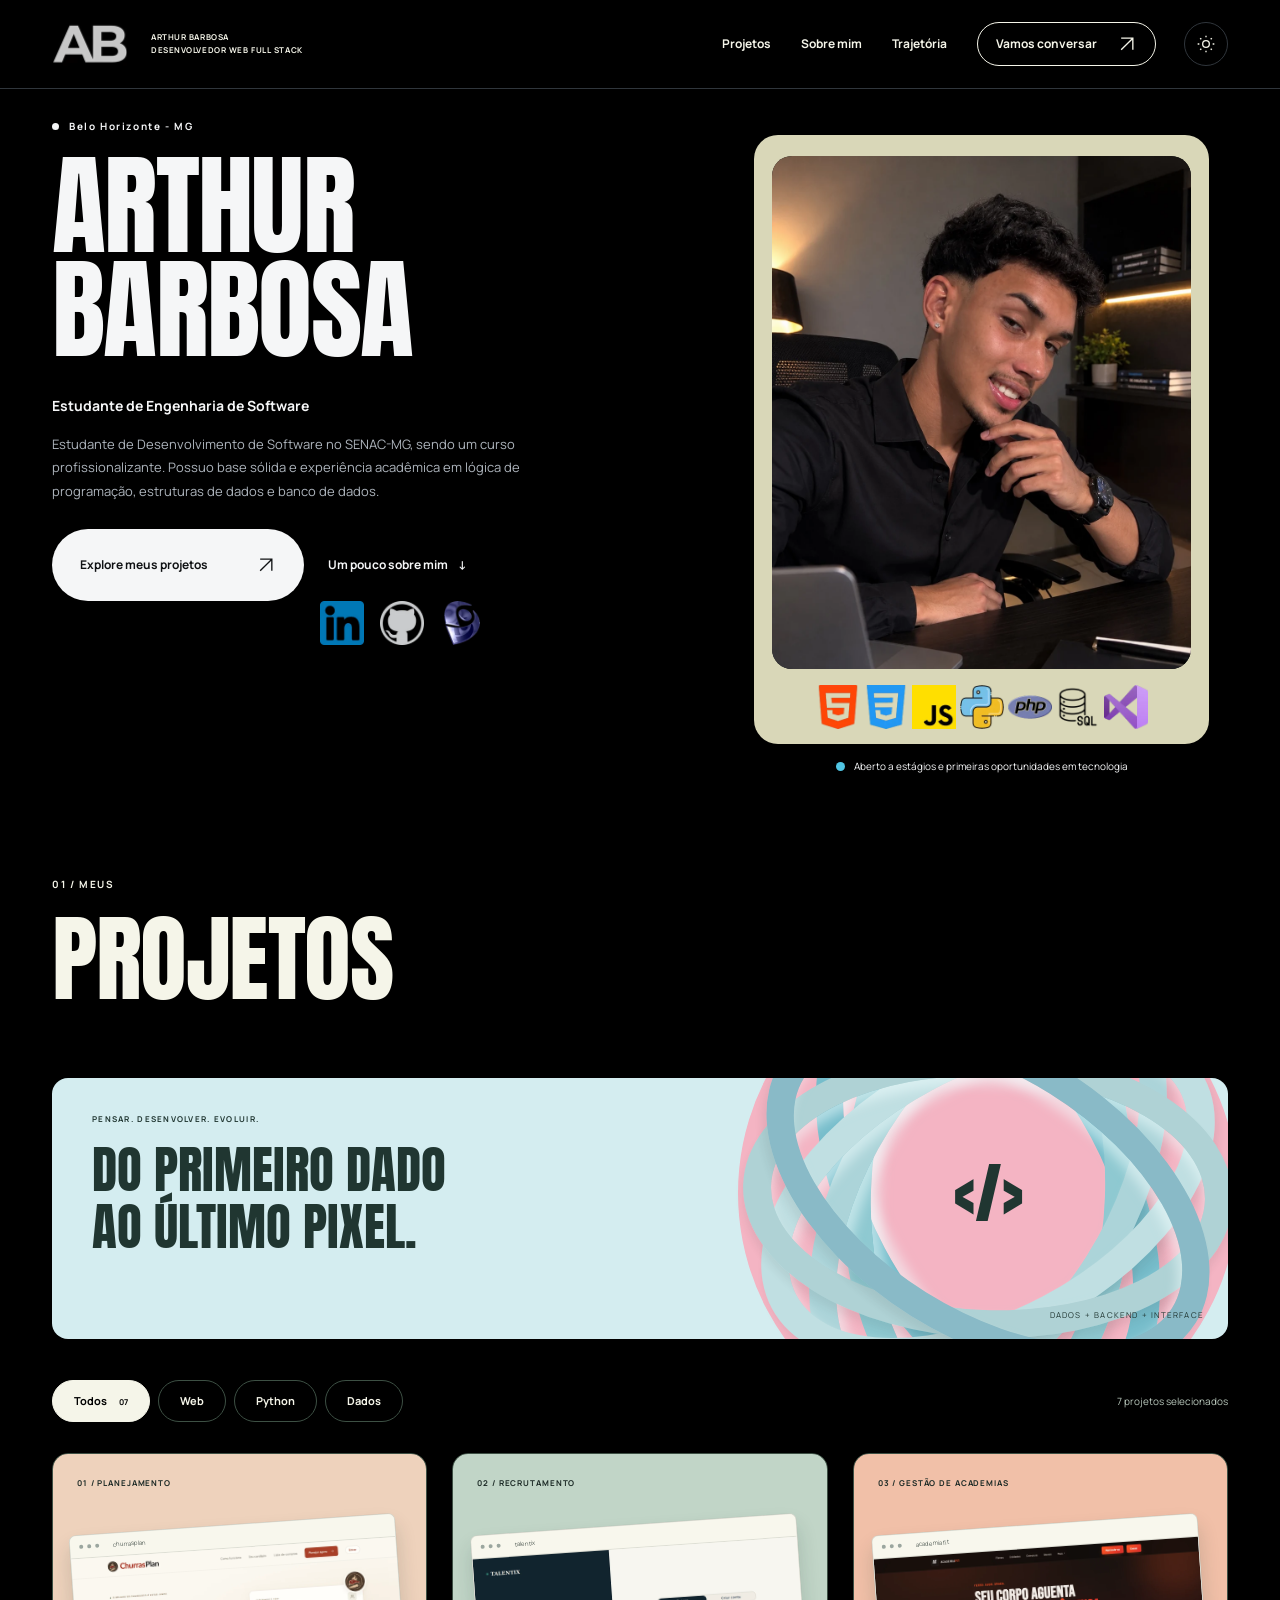
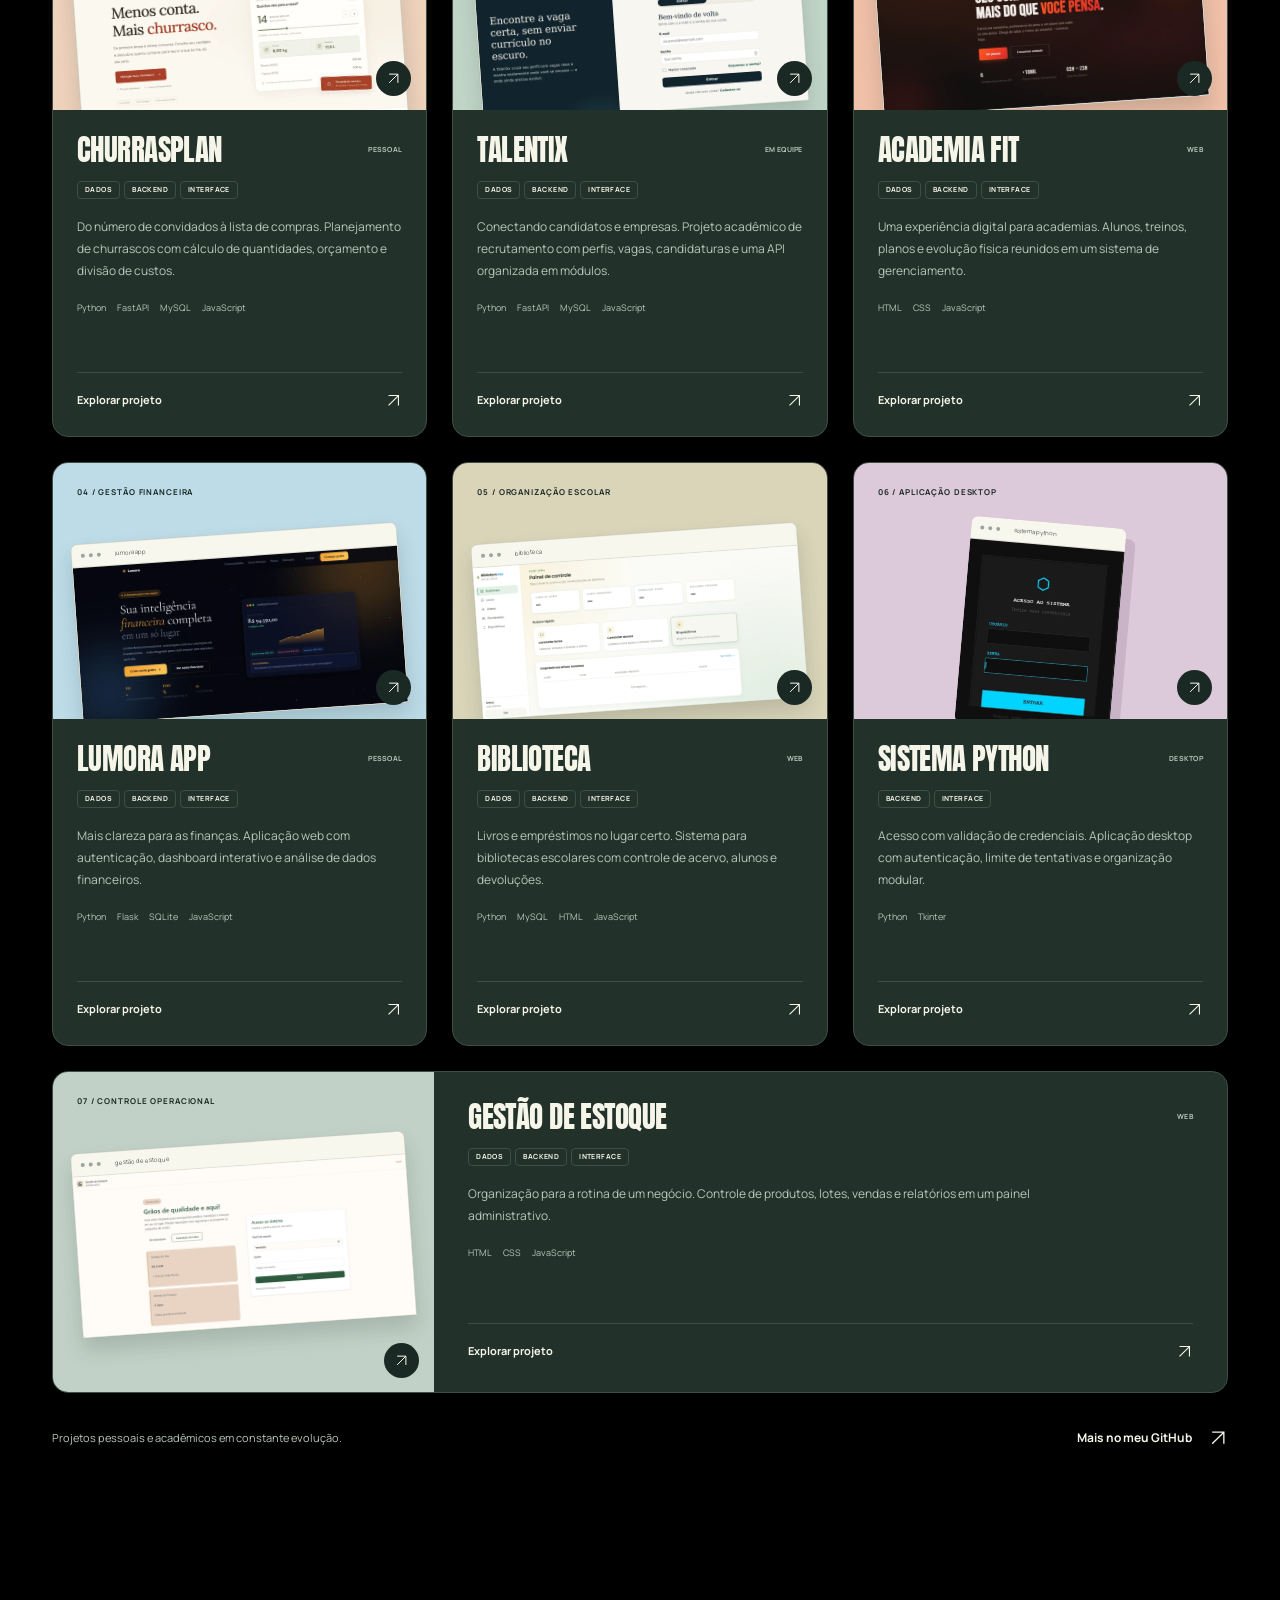
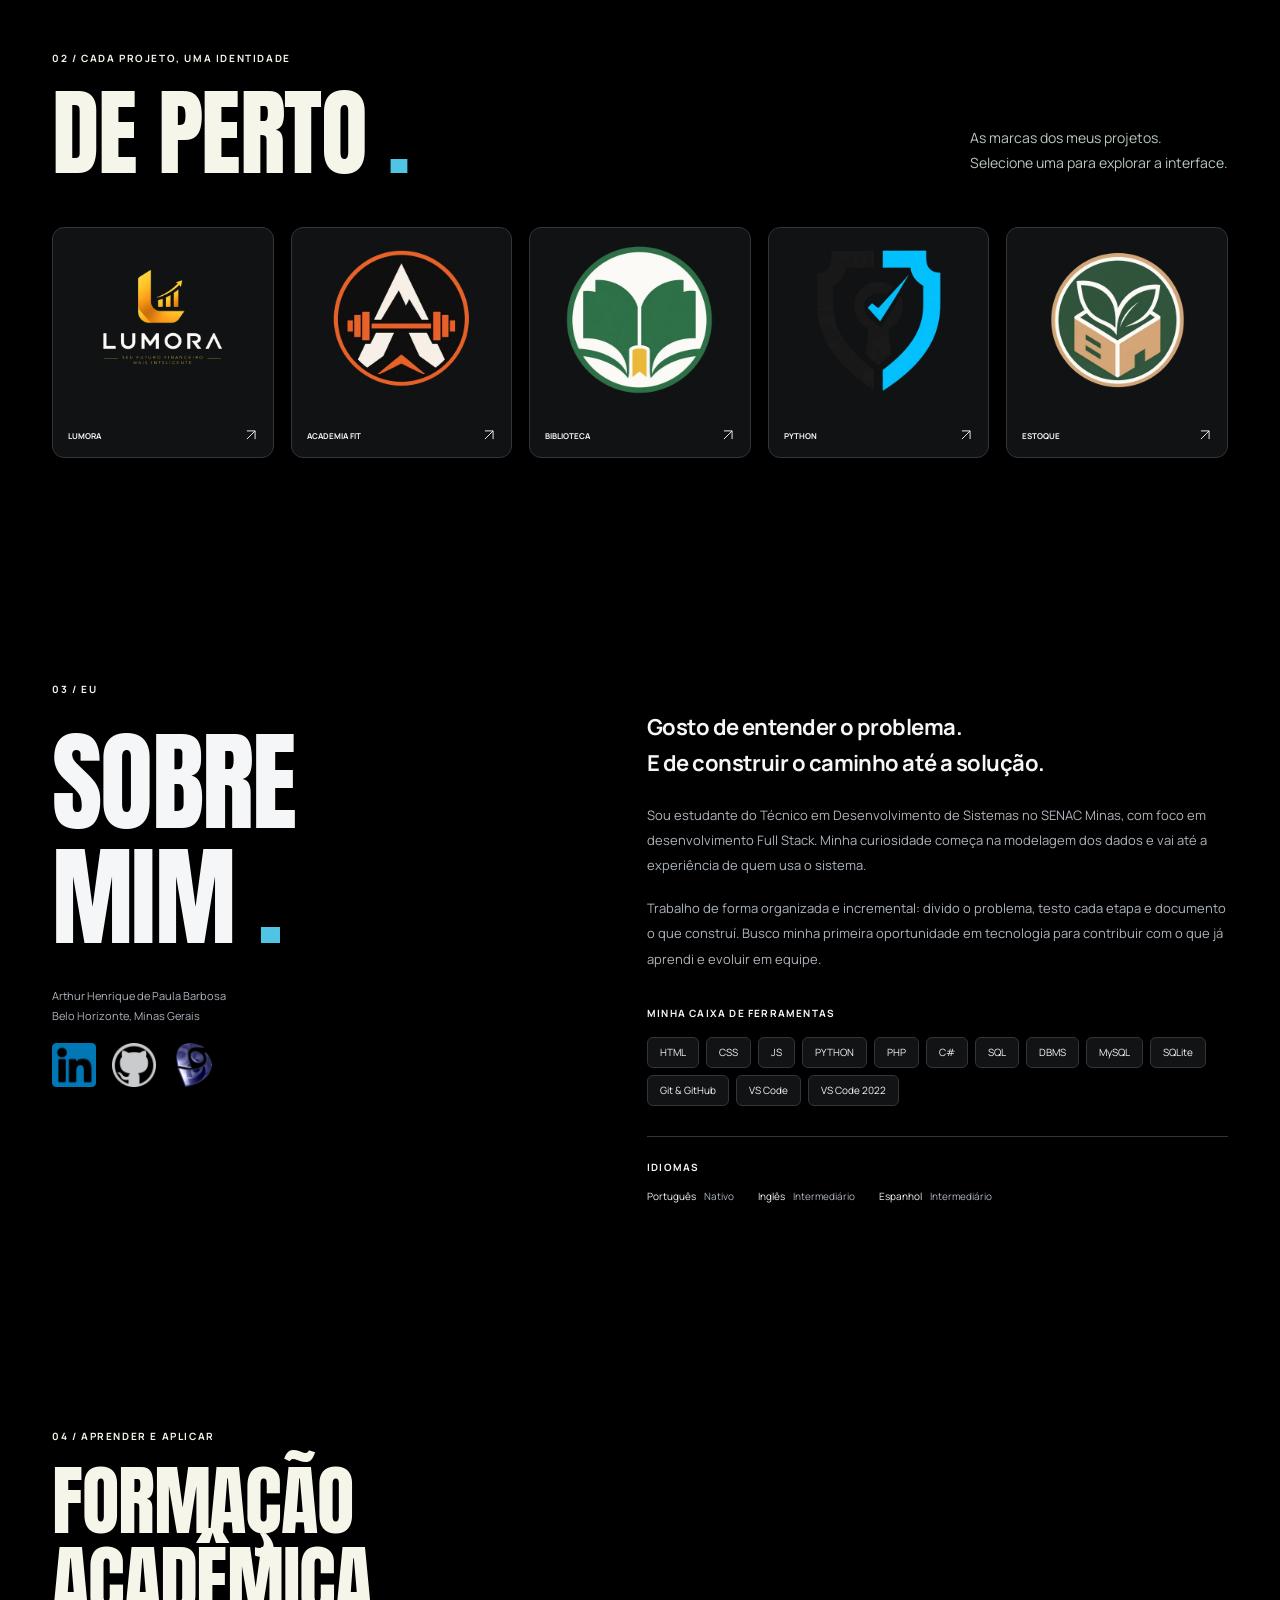
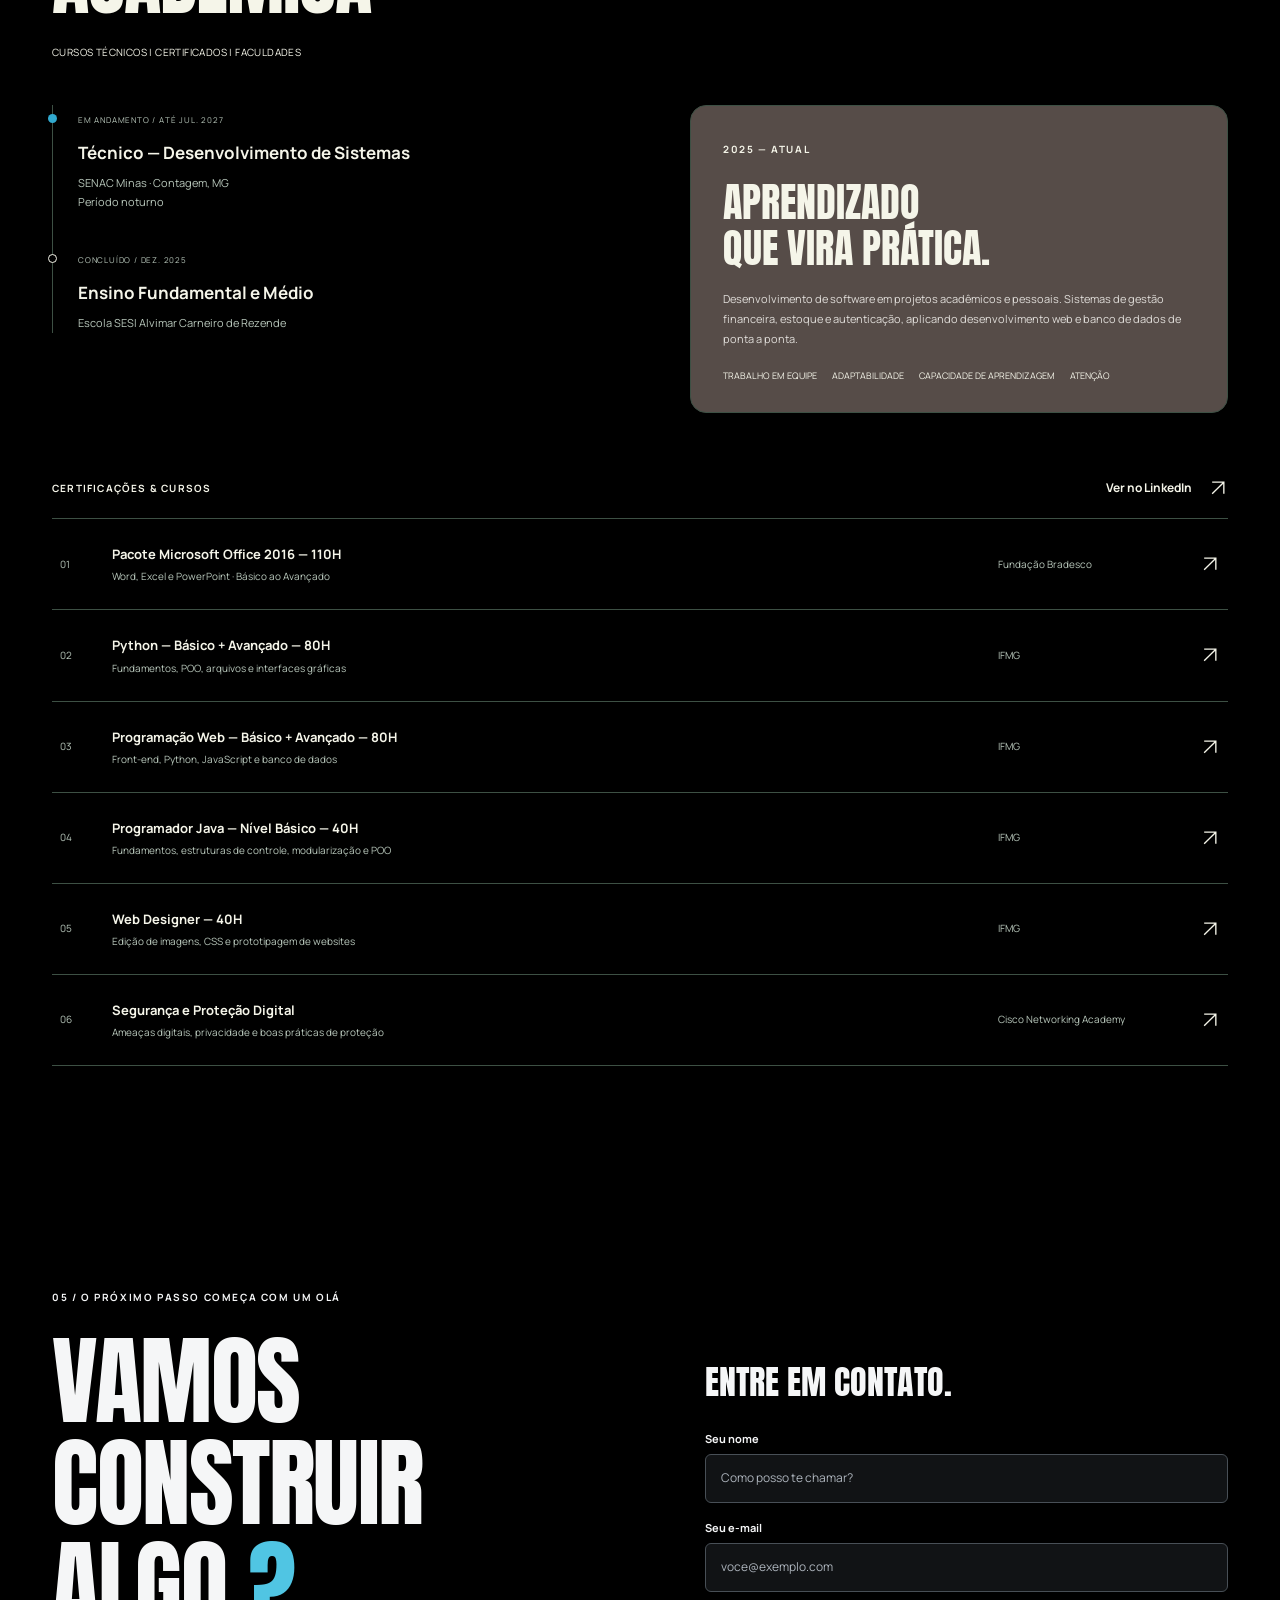
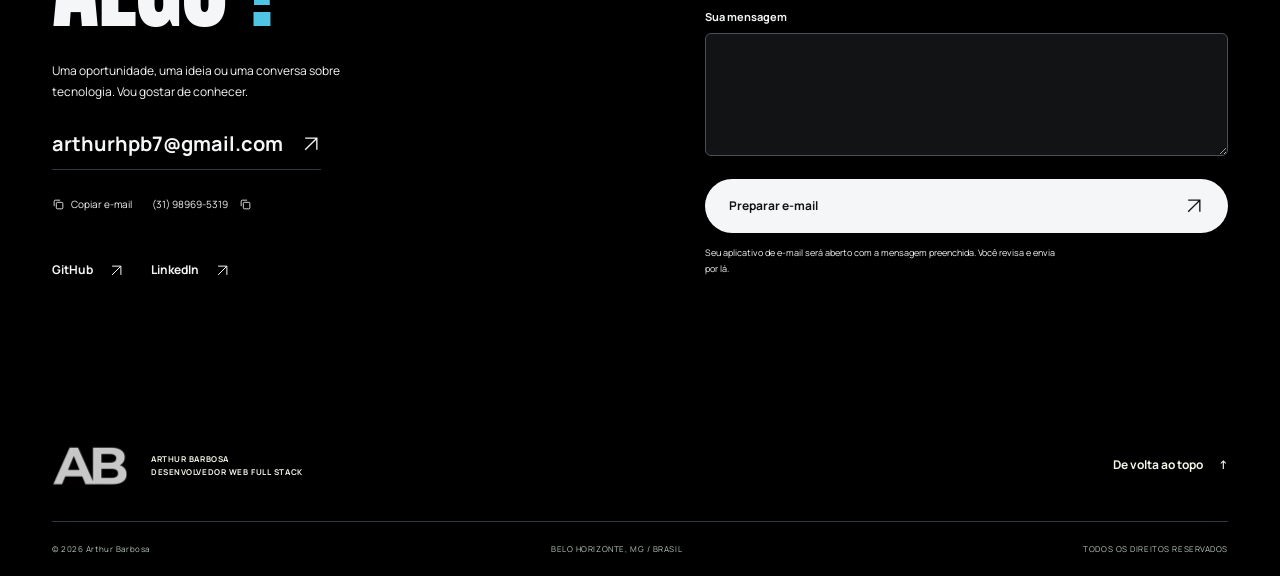
==== commit 9c5f2fd5: "ICON" ====
--- a/index.html
+++ b/index.html
@@ -4,14 +4,14 @@
     <meta charset="UTF-8" />
     <meta name="viewport" content="width=device-width, initial-scale=1" />
     <meta name="theme-color" content="#000000" />
-    <title>Arthur Barbosa — Estudante de Engenharia de Software</title>
+    <title>Arthur Barbosa — AH</title>
     <meta
       name="description"
       content="Arthur Barbosa, estudante de Engenharia de Software e Desenvolvimento de Sistemas no SENAC Minas. Conheça meus projetos, formação e experiências com tecnologia."
     />
     <meta property="og:type" content="website" />
     <meta property="og:locale" content="pt_BR" />
-    <meta property="og:title" content="Arthur Barbosa — Estudante de Engenharia de Software" />
+    <meta property="og:title" content="Arthur Barbosa — AH" />
     <meta
       property="og:description"
       content="Estudante de Desenvolvimento de Sistemas e desenvolvedor web. Conheça meus projetos com Python, JavaScript e SQL."
@@ -23,7 +23,7 @@
     />
     <meta property="og:image:alt" content="Arthur Henrique de Paula Barbosa" />
     <link rel="canonical" href="https://arthurhenrique-eng.github.io/" />
-    <link rel="icon" href="DOCS/ABLogotipo.png?v=20260930-canva" type="image/png" />
+    <link rel="icon" href="/DOCS/iconArthurHenrique-eng.svg" type="image/png" />
     <link rel="preload" href="assets/fonts/anton-regular.ttf" as="font" type="font/ttf" crossorigin />
     <link rel="preload" href="assets/fonts/manrope-regular.ttf" as="font" type="font/ttf" crossorigin />
     <link rel="stylesheet" href="css/style.css?v=20260930-canva" />
@@ -147,7 +147,10 @@
                 <img src="DOCS/GITHUB.webp" width="44" height="44" alt="" />
               </a>
               <span class="profile-socials__lattes">
+
+                <a href="http://lattes.cnpq.br/7321023170995883">
                 <img src="DOCS/lattes.webp" width="37" height="44" alt="Currículo Lattes" />
+                </a>
               </span>
             </div>
           </div>
@@ -825,7 +828,9 @@
                 <img src="DOCS/GITHUB.webp" width="44" height="44" alt="" />
               </a>
               <span class="profile-socials__lattes">
+                <a href="http://lattes.cnpq.br/7321023170995883">
                 <img src="DOCS/lattes.webp" width="37" height="44" alt="Currículo Lattes" />
+                </a>
               </span>
             </div>
           </div>
@@ -853,8 +858,10 @@
                 <li>SQL</li>
                 <li>DBMS</li>
                 <li>MySQL</li>
+                <li>SQLite</li>
                 <li>Git &amp; GitHub</li>
                 <li>VS Code</li>
+                <li>VS Code 2022</li>
               </ul>
             </div>
             <div class="languages">
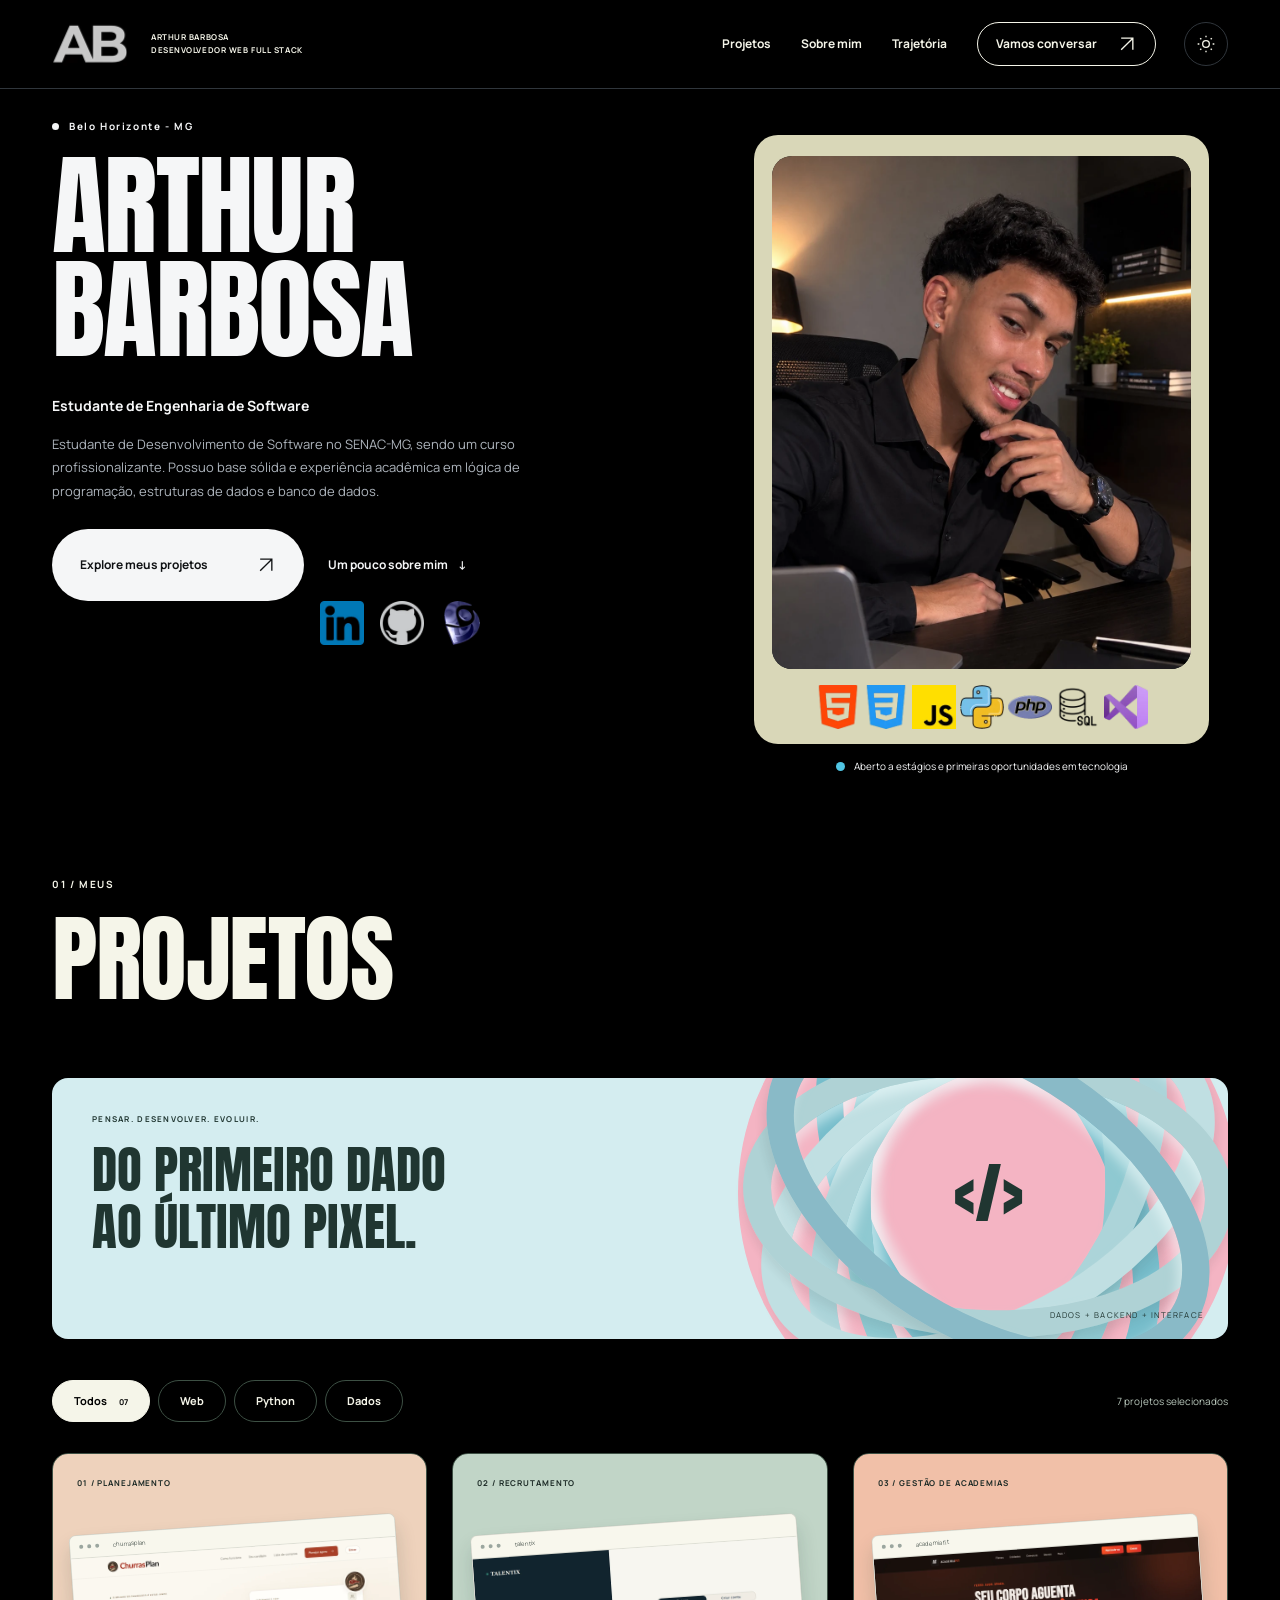
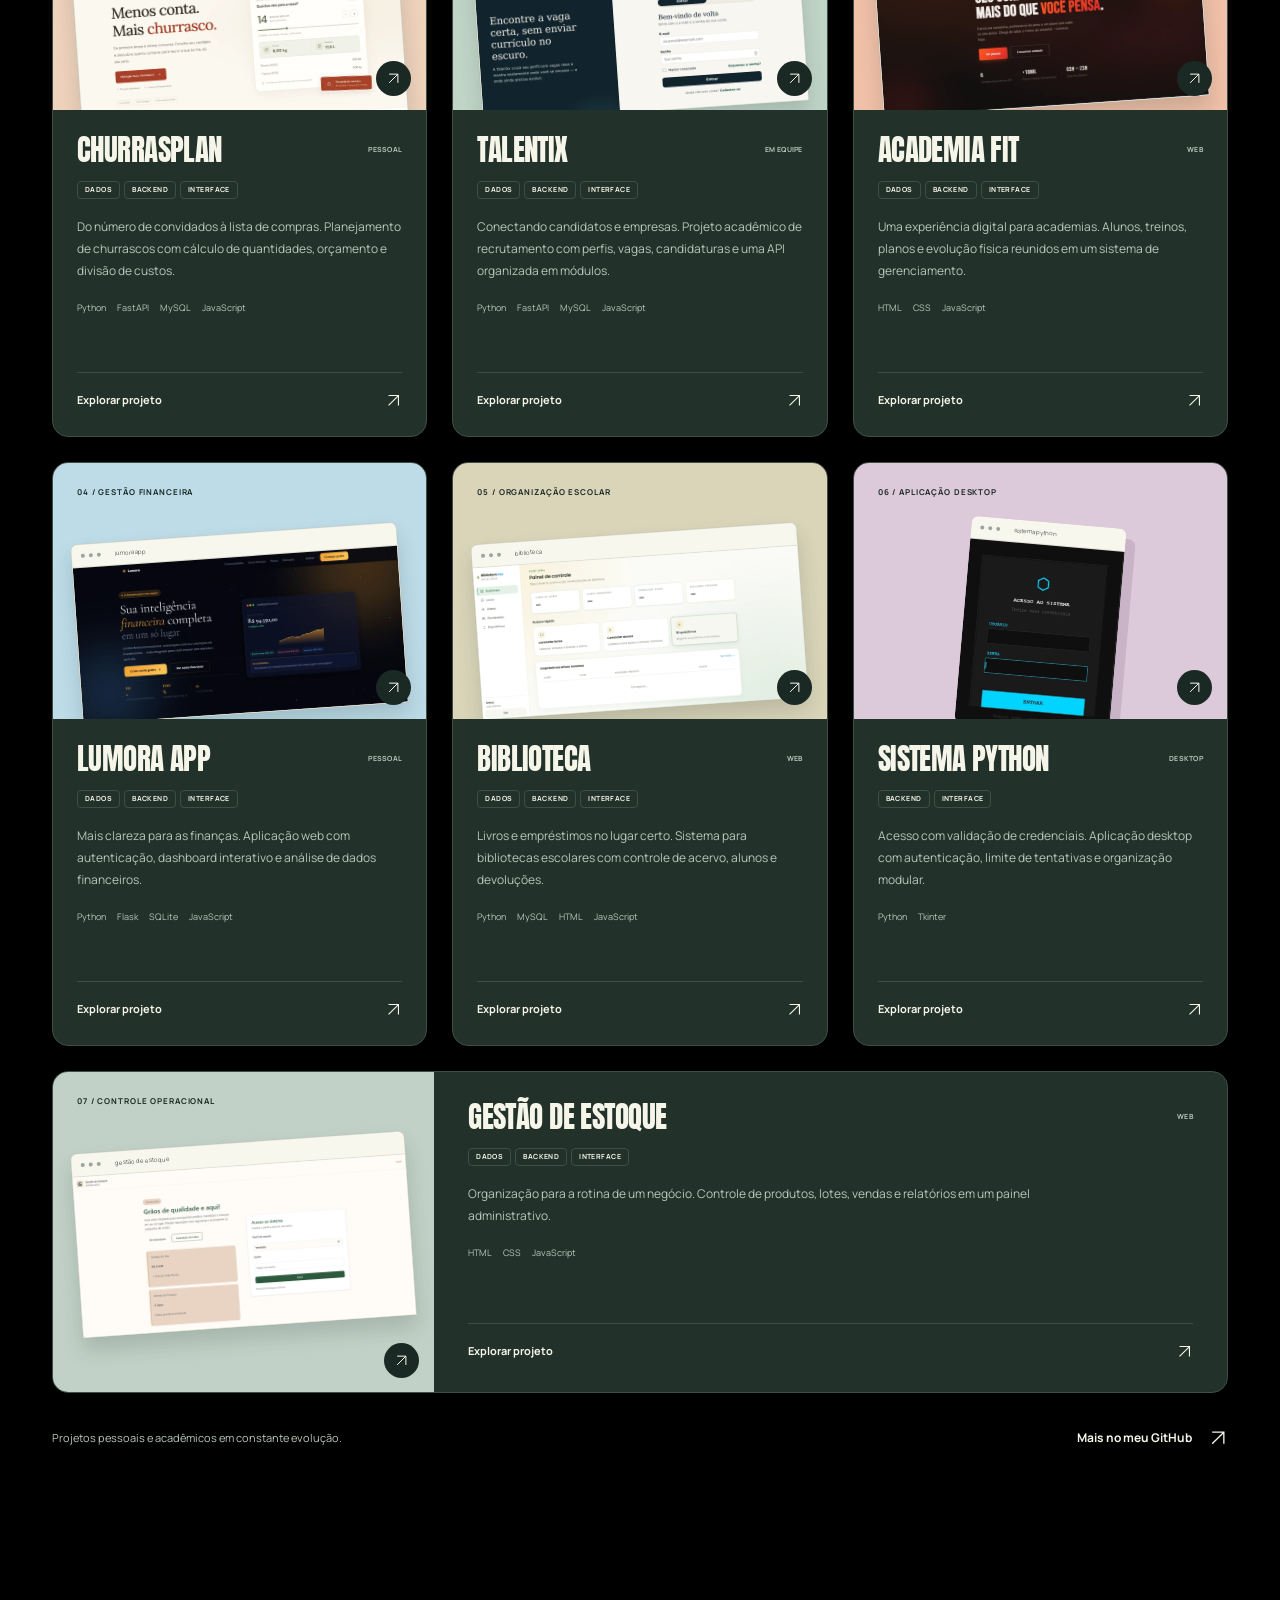
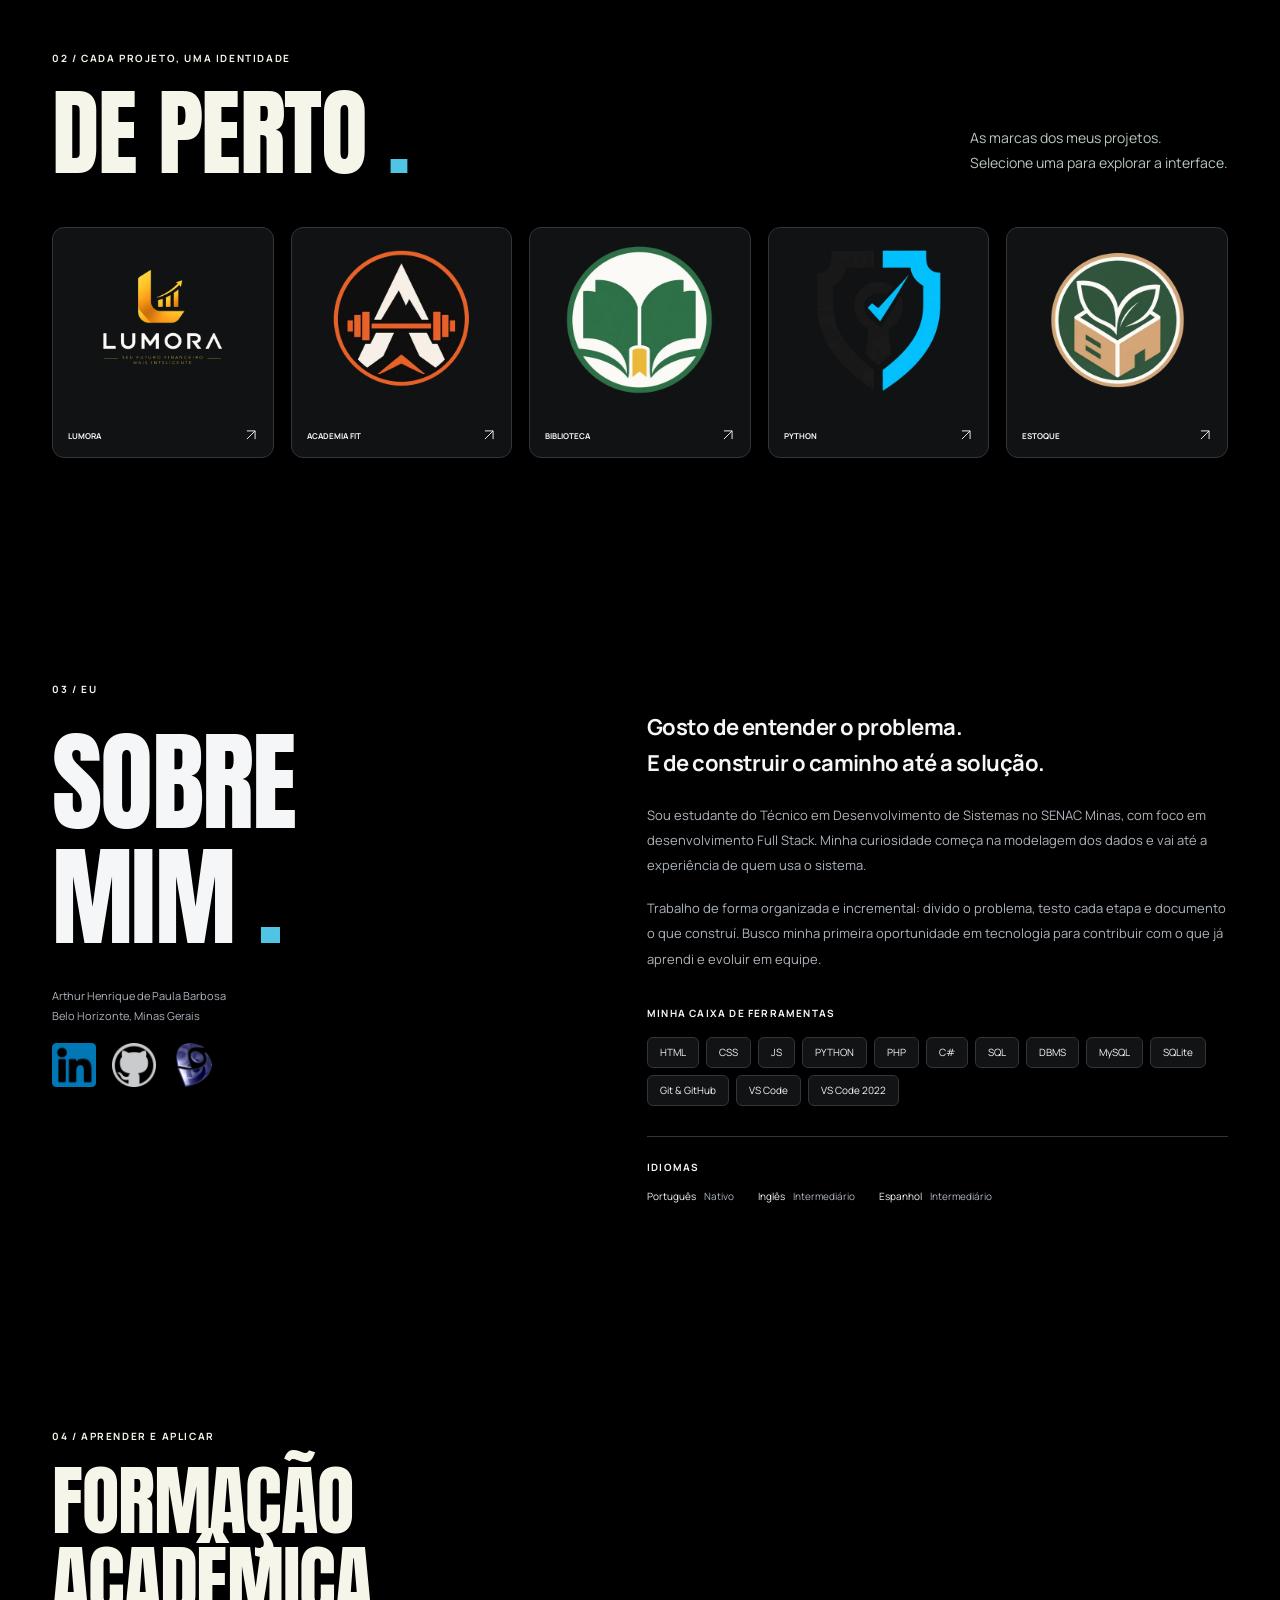
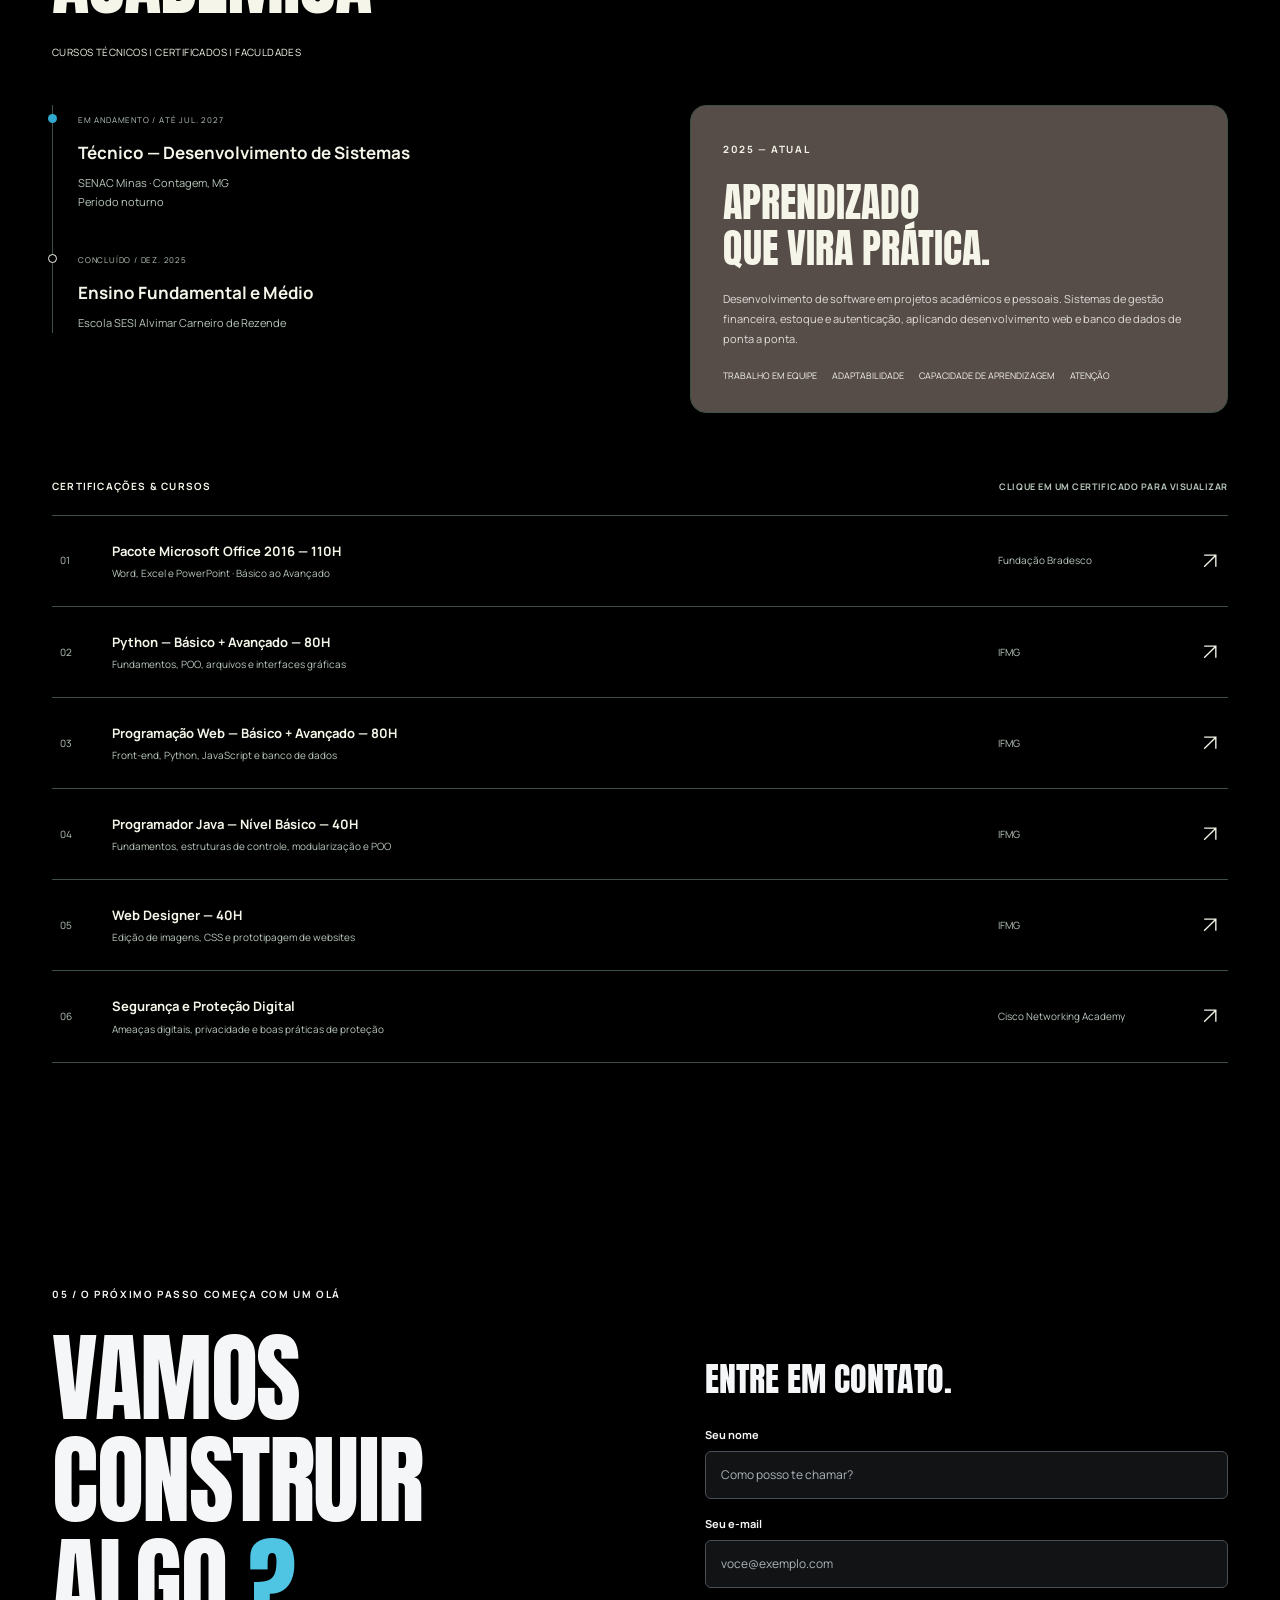
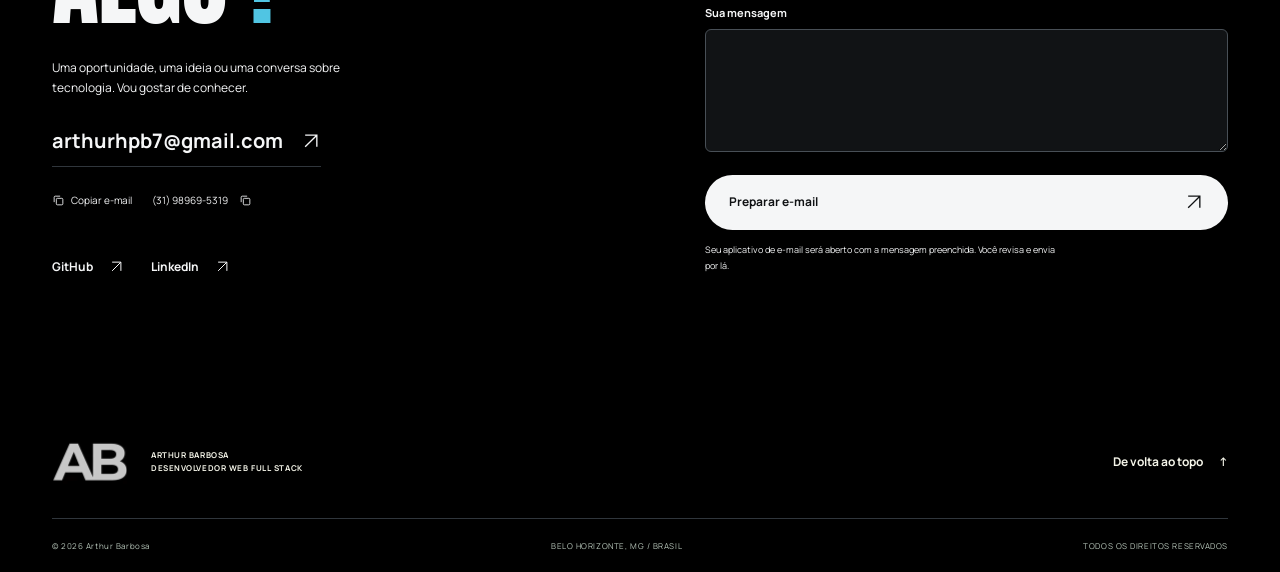
==== commit 80e31e7d: "Adiciona prévia dos certificados antes do LinkedIn" ====
--- a/index.html
+++ b/index.html
@@ -26,7 +26,7 @@
     <link rel="icon" href="/DOCS/iconArthurHenrique-eng.svg" type="image/png" />
     <link rel="preload" href="assets/fonts/anton-regular.ttf" as="font" type="font/ttf" crossorigin />
     <link rel="preload" href="assets/fonts/manrope-regular.ttf" as="font" type="font/ttf" crossorigin />
-    <link rel="stylesheet" href="css/style.css?v=20260930-canva" />
+    <link rel="stylesheet" href="css/style.css?v=20261006-certificados" />
   </head>
   <body data-theme="dark">
     <a class="skip-link" href="#conteudo">Pular para o conteúdo</a>
@@ -934,23 +934,16 @@
         <div id="certificacoes" class="certifications">
           <div class="certifications__heading">
             <h3 class="small-heading">CERTIFICAÇÕES &amp; CURSOS</h3>
-            <a
-              class="text-link"
-              href="https://www.linkedin.com/in/arthurhenrique-eng/details/certifications/"
-              target="_blank"
-              rel="noopener noreferrer"
-            >
-              Ver no LinkedIn
-              <svg class="icon" aria-hidden="true">
-                <use href="#arrow-up-right" />
-              </svg>
-            </a>
+            <span class="certifications__hint">Clique em um certificado para visualizar</span>
           </div>
           <div class="certifications__list">
-            <a
-              href="https://www.linkedin.com/in/arthurhenrique-eng/details/certifications/"
-              target="_blank"
-              rel="noopener noreferrer"
+            <button
+              class="certificate-card"
+              type="button"
+              data-certificate-card
+              data-title="Pacote Microsoft Office 2016 — 110H"
+              data-image="assets/img/certificados/office-2016.webp"
+              data-linkedin="https://www.linkedin.com/in/arthurhenrique-eng/details/certifications/"
             >
               <span class="cert-number">01</span>
               <span>
@@ -958,14 +951,15 @@
                 <small>Word, Excel e PowerPoint · Básico ao Avançado</small>
               </span>
               <span class="cert-provider">Fundação Bradesco</span>
-              <svg class="icon" aria-hidden="true">
-                <use href="#arrow-up-right" />
-              </svg>
-            </a>
-            <a
-              href="https://www.linkedin.com/in/arthurhenrique-eng/details/certifications/"
-              target="_blank"
-              rel="noopener noreferrer"
+              <svg class="icon" aria-hidden="true"><use href="#arrow-up-right" /></svg>
+            </button>
+            <button
+              class="certificate-card"
+              type="button"
+              data-certificate-card
+              data-title="Python — Básico + Avançado — 80H"
+              data-image="assets/img/certificados/python-avancado.webp"
+              data-linkedin="https://www.linkedin.com/in/arthurhenrique-eng/details/certifications/"
             >
               <span class="cert-number">02</span>
               <span>
@@ -973,14 +967,15 @@
                 <small>Fundamentos, POO, arquivos e interfaces gráficas</small>
               </span>
               <span class="cert-provider">IFMG</span>
-              <svg class="icon" aria-hidden="true">
-                <use href="#arrow-up-right" />
-              </svg>
-            </a>
-            <a
-              href="https://www.linkedin.com/in/arthurhenrique-eng/details/certifications/"
-              target="_blank"
-              rel="noopener noreferrer"
+              <svg class="icon" aria-hidden="true"><use href="#arrow-up-right" /></svg>
+            </button>
+            <button
+              class="certificate-card"
+              type="button"
+              data-certificate-card
+              data-title="Programação Web — Básico + Avançado — 80H"
+              data-image="assets/img/certificados/programacao-web-avancado.webp"
+              data-linkedin="https://www.linkedin.com/in/arthurhenrique-eng/details/certifications/"
             >
               <span class="cert-number">03</span>
               <span>
@@ -988,14 +983,15 @@
                 <small>Front-end, Python, JavaScript e banco de dados</small>
               </span>
               <span class="cert-provider">IFMG</span>
-              <svg class="icon" aria-hidden="true">
-                <use href="#arrow-up-right" />
-              </svg>
-            </a>
-            <a
-              href="https://www.linkedin.com/in/arthurhenrique-eng/details/certifications/"
-              target="_blank"
-              rel="noopener noreferrer"
+              <svg class="icon" aria-hidden="true"><use href="#arrow-up-right" /></svg>
+            </button>
+            <button
+              class="certificate-card"
+              type="button"
+              data-certificate-card
+              data-title="Programador Java — Nível Básico — 40H"
+              data-image="assets/img/certificados/java-basico.webp"
+              data-linkedin="https://www.linkedin.com/in/arthurhenrique-eng/details/certifications/"
             >
               <span class="cert-number">04</span>
               <span>
@@ -1003,14 +999,15 @@
                 <small>Fundamentos, estruturas de controle, modularização e POO</small>
               </span>
               <span class="cert-provider">IFMG</span>
-              <svg class="icon" aria-hidden="true">
-                <use href="#arrow-up-right" />
-              </svg>
-            </a>
-            <a
-              href="https://www.linkedin.com/in/arthurhenrique-eng/details/certifications/"
-              target="_blank"
-              rel="noopener noreferrer"
+              <svg class="icon" aria-hidden="true"><use href="#arrow-up-right" /></svg>
+            </button>
+            <button
+              class="certificate-card"
+              type="button"
+              data-certificate-card
+              data-title="Web Designer — 40H"
+              data-image="assets/img/certificados/web-designer.webp"
+              data-linkedin="https://www.linkedin.com/in/arthurhenrique-eng/details/certifications/"
             >
               <span class="cert-number">05</span>
               <span>
@@ -1018,14 +1015,15 @@
                 <small>Edição de imagens, CSS e prototipagem de websites</small>
               </span>
               <span class="cert-provider">IFMG</span>
-              <svg class="icon" aria-hidden="true">
-                <use href="#arrow-up-right" />
-              </svg>
-            </a>
-            <a
-              href="https://www.linkedin.com/in/arthurhenrique-eng/details/certifications/"
-              target="_blank"
-              rel="noopener noreferrer"
+              <svg class="icon" aria-hidden="true"><use href="#arrow-up-right" /></svg>
+            </button>
+            <button
+              class="certificate-card"
+              type="button"
+              data-certificate-card
+              data-title="Segurança e Proteção Digital"
+              data-image="assets/img/certificados/seguranca-digital.webp"
+              data-linkedin="https://www.linkedin.com/in/arthurhenrique-eng/details/certifications/"
             >
               <span class="cert-number">06</span>
               <span>
@@ -1033,13 +1031,18 @@
                 <small>Ameaças digitais, privacidade e boas práticas de proteção</small>
               </span>
               <span class="cert-provider">Cisco Networking Academy</span>
-              <svg class="icon" aria-hidden="true">
-                <use href="#arrow-up-right" />
-              </svg>
-            </a>
+              <svg class="icon" aria-hidden="true"><use href="#arrow-up-right" /></svg>
+            </button>
             <!--
               // MODELO PARA ADICIONAR UM NOVO CURSO NO FUTURO:
-              // <a href="LINK_DO_CERTIFICADO_OU_LINKEDIN" target="_blank" rel="noopener noreferrer">
+              // <button
+              //   class="certificate-card"
+              //   type="button"
+              //   data-certificate-card
+              //   data-title="NOME DO CURSO — 00H"
+              //   data-image="assets/img/certificados/NOME-DO-CERTIFICADO.webp"
+              //   data-linkedin="LINK_DO_CERTIFICADO_OU_LINKEDIN"
+              // >
               //   <span class="cert-number">07</span>
               //   <span>
               //     <strong>NOME DO CURSO — 00H</strong>
@@ -1047,7 +1050,7 @@
               //   </span>
               //   <span class="cert-provider">INSTITUIÇÃO</span>
               //   <svg class="icon" aria-hidden="true"><use href="#arrow-up-right" /></svg>
-              // </a>
+              // </button>
             -->
           </div>
         </div>
@@ -1227,7 +1230,40 @@
         </button>
       </div>
     </dialog>
+    <dialog class="certificate-modal" id="certificateModal" aria-labelledby="certificateModalTitle">
+      <div class="certificate-modal__toolbar">
+        <div>
+          <span class="eyebrow">CERTIFICADO</span>
+          <h2 id="certificateModalTitle"></h2>
+        </div>
+        <button id="certificateModalClose" type="button" aria-label="Fechar certificado" autofocus>
+          <svg class="icon" viewBox="0 0 24 24" aria-hidden="true">
+            <path d="m6 6 12 12M18 6 6 18" />
+          </svg>
+        </button>
+      </div>
+      <div class="certificate-modal__preview">
+        <span class="certificate-modal__loading" id="certificateModalLoading">Carregando certificado…</span>
+        <img id="certificateModalImage" alt="" hidden />
+        <p id="certificateModalError" role="status" hidden>Não foi possível carregar a imagem deste certificado.</p>
+      </div>
+      <div class="certificate-modal__actions">
+        <p id="certificateModalStatus">O LinkedIn será liberado depois que a imagem do certificado carregar.</p>
+        <a
+          id="certificateLinkedInButton"
+          class="button button--ink certificate-modal__linkedin is-disabled"
+          href="#"
+          target="_blank"
+          rel="noopener noreferrer"
+          aria-disabled="true"
+          tabindex="-1"
+        >
+          Abrir no LinkedIn
+          <svg class="icon" aria-hidden="true"><use href="#arrow-up-right" /></svg>
+        </a>
+      </div>
+    </dialog>
     <p class="toast" id="toast" role="status" aria-live="polite"></p>
-    <script src="js/script.js?v=20260930-black"></script>
+    <script src="js/script.js?v=20261006-certificados"></script>
   </body>
 </html>
--- a/css/style.css
+++ b/css/style.css
@@ -1064,7 +1064,7 @@
 .certifications__list {
   border-top: 1px solid var(--line);
 }
-.certifications__list > a {
+.certificate-card {
   display: grid;
   grid-template-columns: 30px 1fr 180px 20px;
   gap: 22px;
@@ -1073,7 +1073,7 @@
   padding: 24px 8px;
   transition: background 0.2s;
 }
-.certifications__list > a:hover {
+.certificate-card:hover {
   background: var(--card);
 }
 .cert-number {
@@ -1092,6 +1092,26 @@
 .certifications small {
   display: block;
   margin-top: 3px;
+}
+
+.certifications__hint {
+  color: var(--muted);
+  font-size: 9px;
+  font-weight: 700;
+  letter-spacing: 0.06em;
+  text-transform: uppercase;
+}
+.certificate-card {
+  width: 100%;
+  color: inherit;
+  text-align: left;
+  cursor: pointer;
+}
+.certificate-card:focus-visible {
+  background: var(--card);
+}
+.certificate-card .icon {
+  justify-self: end;
 }
 
 /* Original project identities */
@@ -1364,6 +1384,113 @@
 #lightboxError a {
   text-decoration: underline;
 }
+
+.certificate-modal {
+  width: min(1000px, calc(100% - 40px));
+  max-height: 94dvh;
+  padding: 0;
+  border: 1px solid var(--line);
+  border-radius: 15px;
+  background: var(--paper);
+  color: var(--ink);
+  overflow: auto;
+}
+.certificate-modal::backdrop {
+  background: #0a1914e6;
+  backdrop-filter: blur(6px);
+}
+.certificate-modal__toolbar {
+  position: sticky;
+  top: 0;
+  z-index: 2;
+  display: flex;
+  align-items: center;
+  justify-content: space-between;
+  gap: 24px;
+  padding: 20px 22px;
+  border-bottom: 1px solid var(--line);
+  background: var(--paper);
+}
+.certificate-modal__toolbar h2 {
+  margin-top: 4px;
+  font-size: clamp(18px, 2.4vw, 28px);
+  line-height: 1.2;
+}
+.certificate-modal__toolbar button {
+  width: 44px;
+  height: 44px;
+  flex: 0 0 44px;
+  border: 1px solid var(--line);
+  border-radius: 50%;
+  display: grid;
+  place-items: center;
+}
+.certificate-modal__preview {
+  min-height: 320px;
+  display: grid;
+  place-items: center;
+  padding: 24px;
+  background: #111;
+}
+.certificate-modal__preview img {
+  width: auto;
+  max-width: 100%;
+  max-height: 68dvh;
+  object-fit: contain;
+  background: #fff;
+  box-shadow: 0 18px 50px #0005;
+}
+.certificate-modal__loading,
+#certificateModalError {
+  color: #f5f5e9;
+  font-size: 12px;
+  text-align: center;
+}
+.certificate-modal__actions {
+  display: flex;
+  align-items: center;
+  justify-content: space-between;
+  gap: 24px;
+  padding: 18px 22px 22px;
+  border-top: 1px solid var(--line);
+}
+.certificate-modal__actions p {
+  color: var(--muted);
+  font-size: 10px;
+  line-height: 1.6;
+  max-width: 560px;
+}
+.certificate-modal__linkedin {
+  flex-shrink: 0;
+}
+.certificate-modal__linkedin.is-disabled {
+  opacity: 0.38;
+  pointer-events: none;
+  cursor: not-allowed;
+  filter: grayscale(1);
+  transform: none;
+}
+@media (max-width: 600px) {
+  .certificate-modal {
+    width: calc(100% - 24px);
+  }
+  .certificate-modal__toolbar {
+    padding: 16px;
+  }
+  .certificate-modal__preview {
+    min-height: 240px;
+    padding: 12px;
+  }
+  .certificate-modal__actions {
+    align-items: stretch;
+    flex-direction: column;
+    padding: 16px;
+  }
+  .certificate-modal__linkedin {
+    width: 100%;
+  }
+}
+
 .toast {
   position: fixed;
   bottom: 24px;
@@ -1619,7 +1746,7 @@
   .experience h3 {
     font-size: 33px;
   }
-  .certifications__list > a {
+  .certificate-card {
     grid-template-columns: 24px 1fr 140px 18px;
     gap: 12px;
   }
@@ -1879,7 +2006,7 @@
     flex-direction: column;
     gap: 16px;
   }
-  .certifications__list > a {
+  .certificate-card {
     grid-template-columns: 20px 1fr 16px;
     gap: 11px;
     padding-block: 20px;
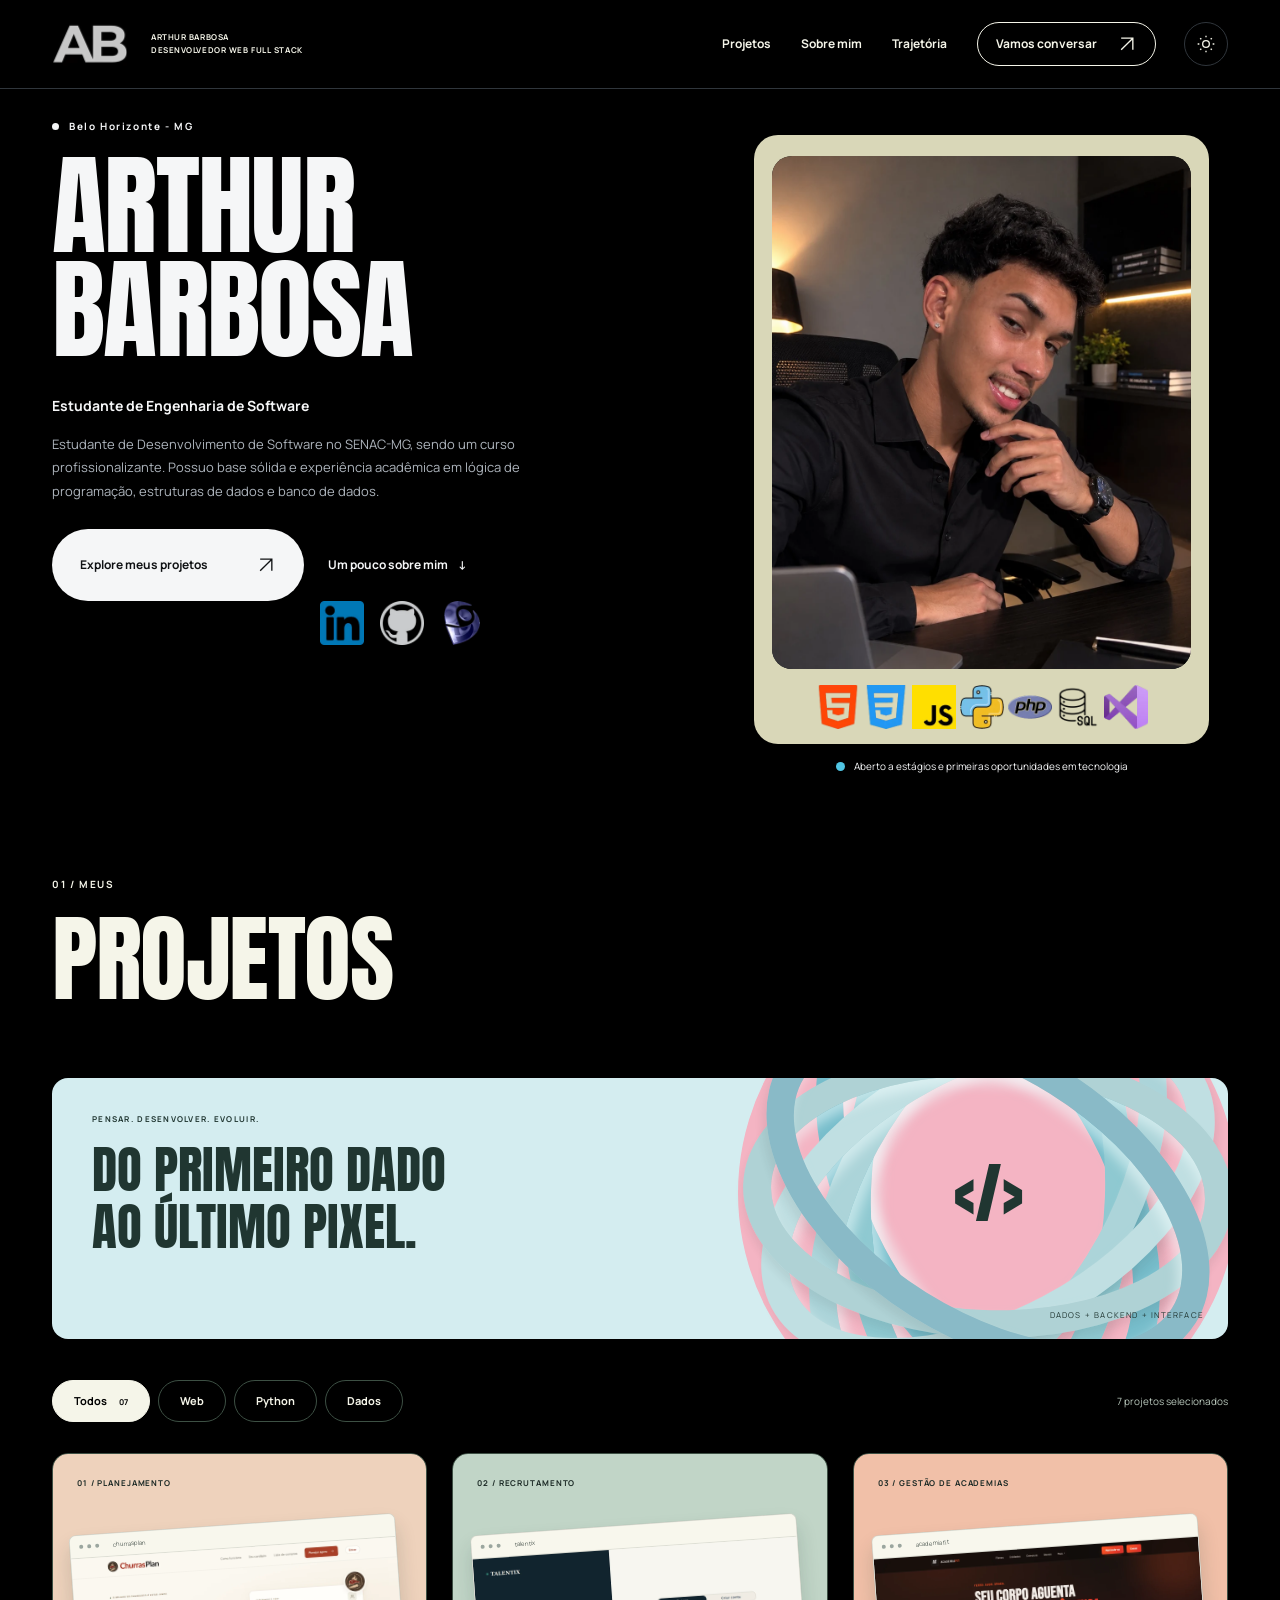
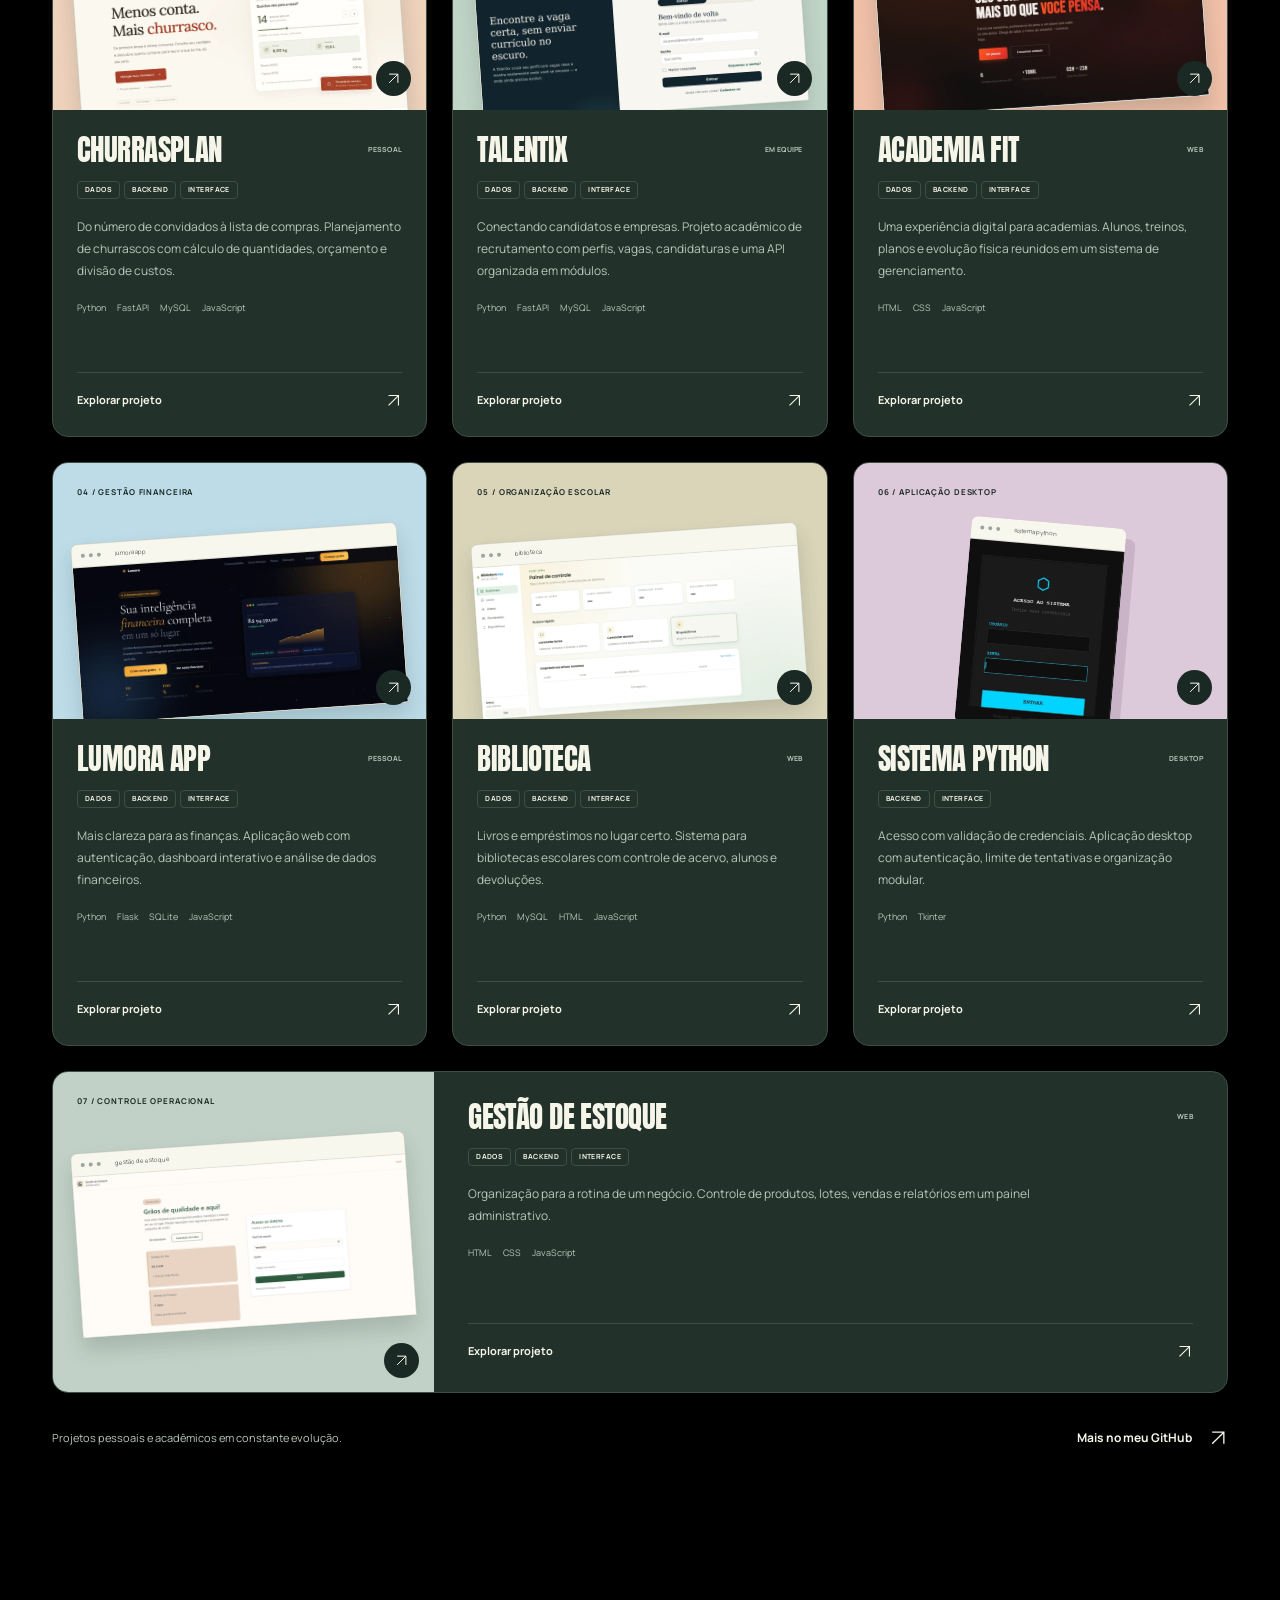
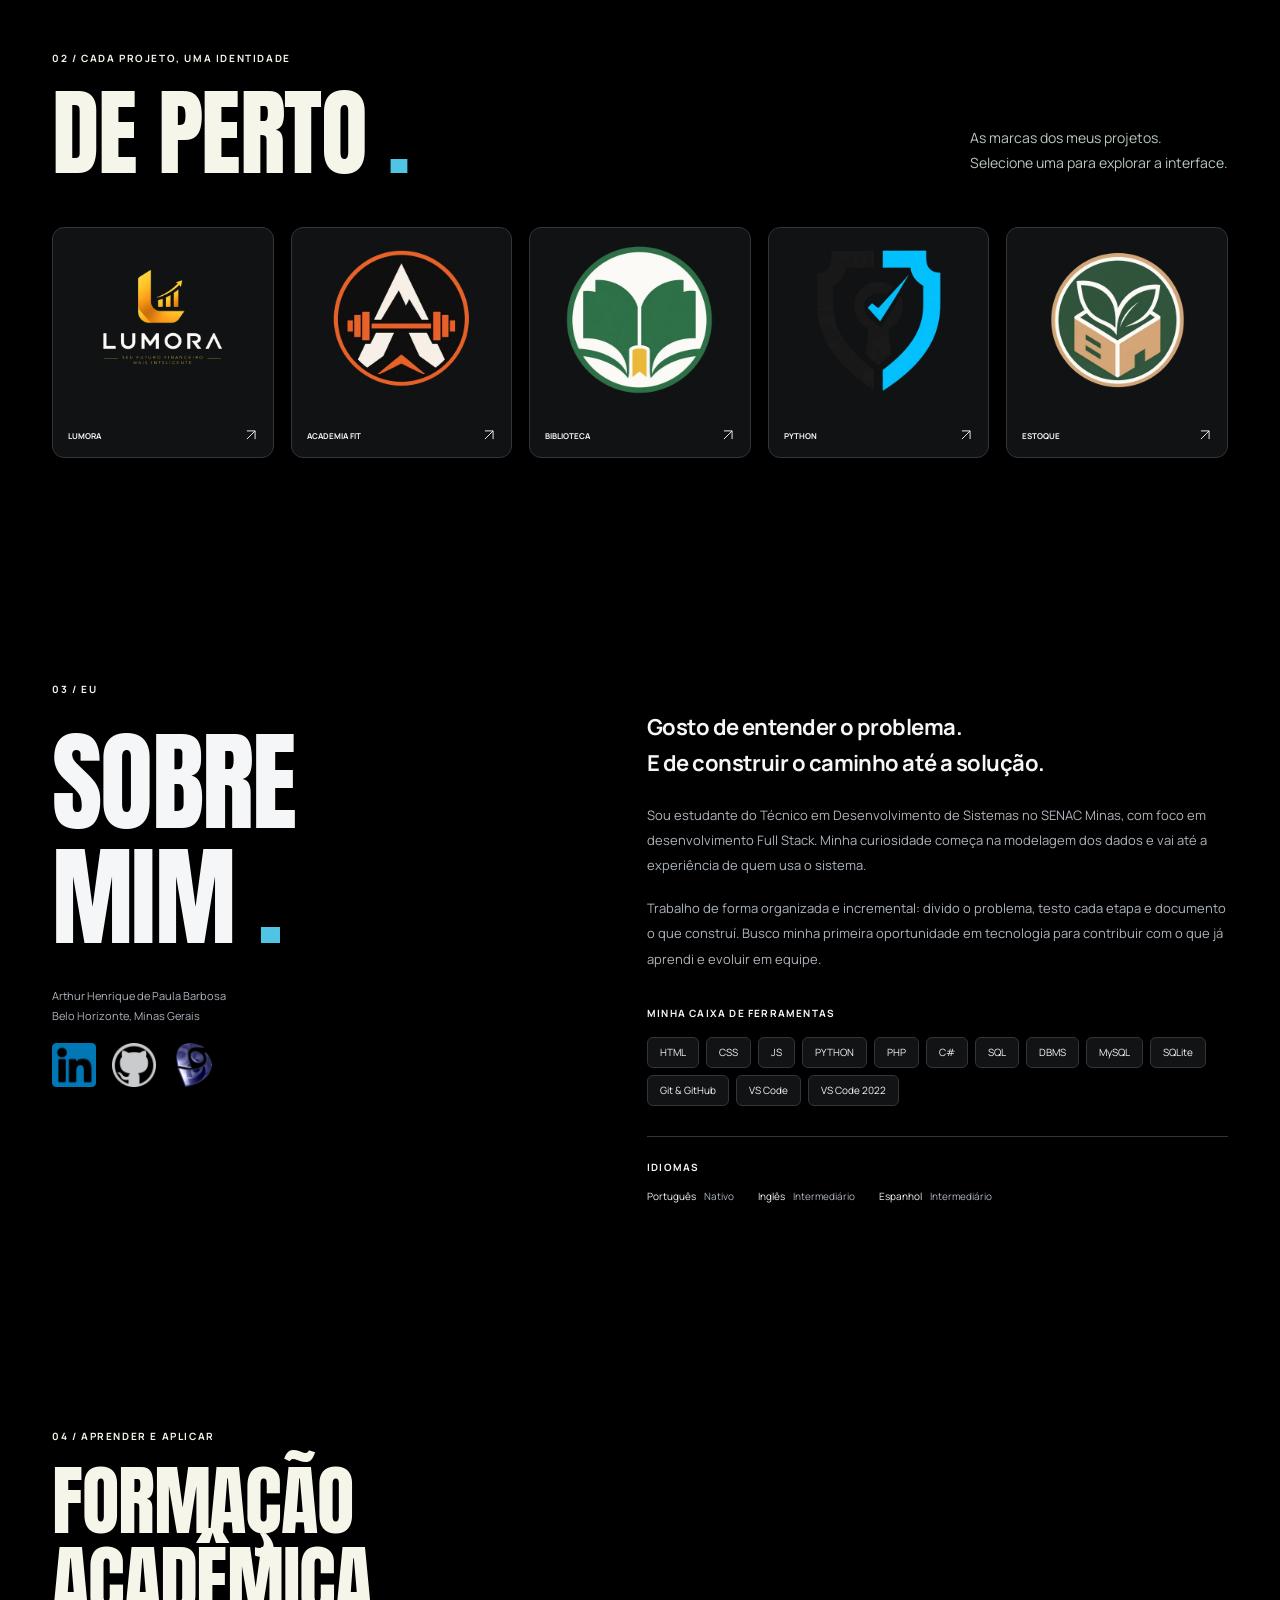
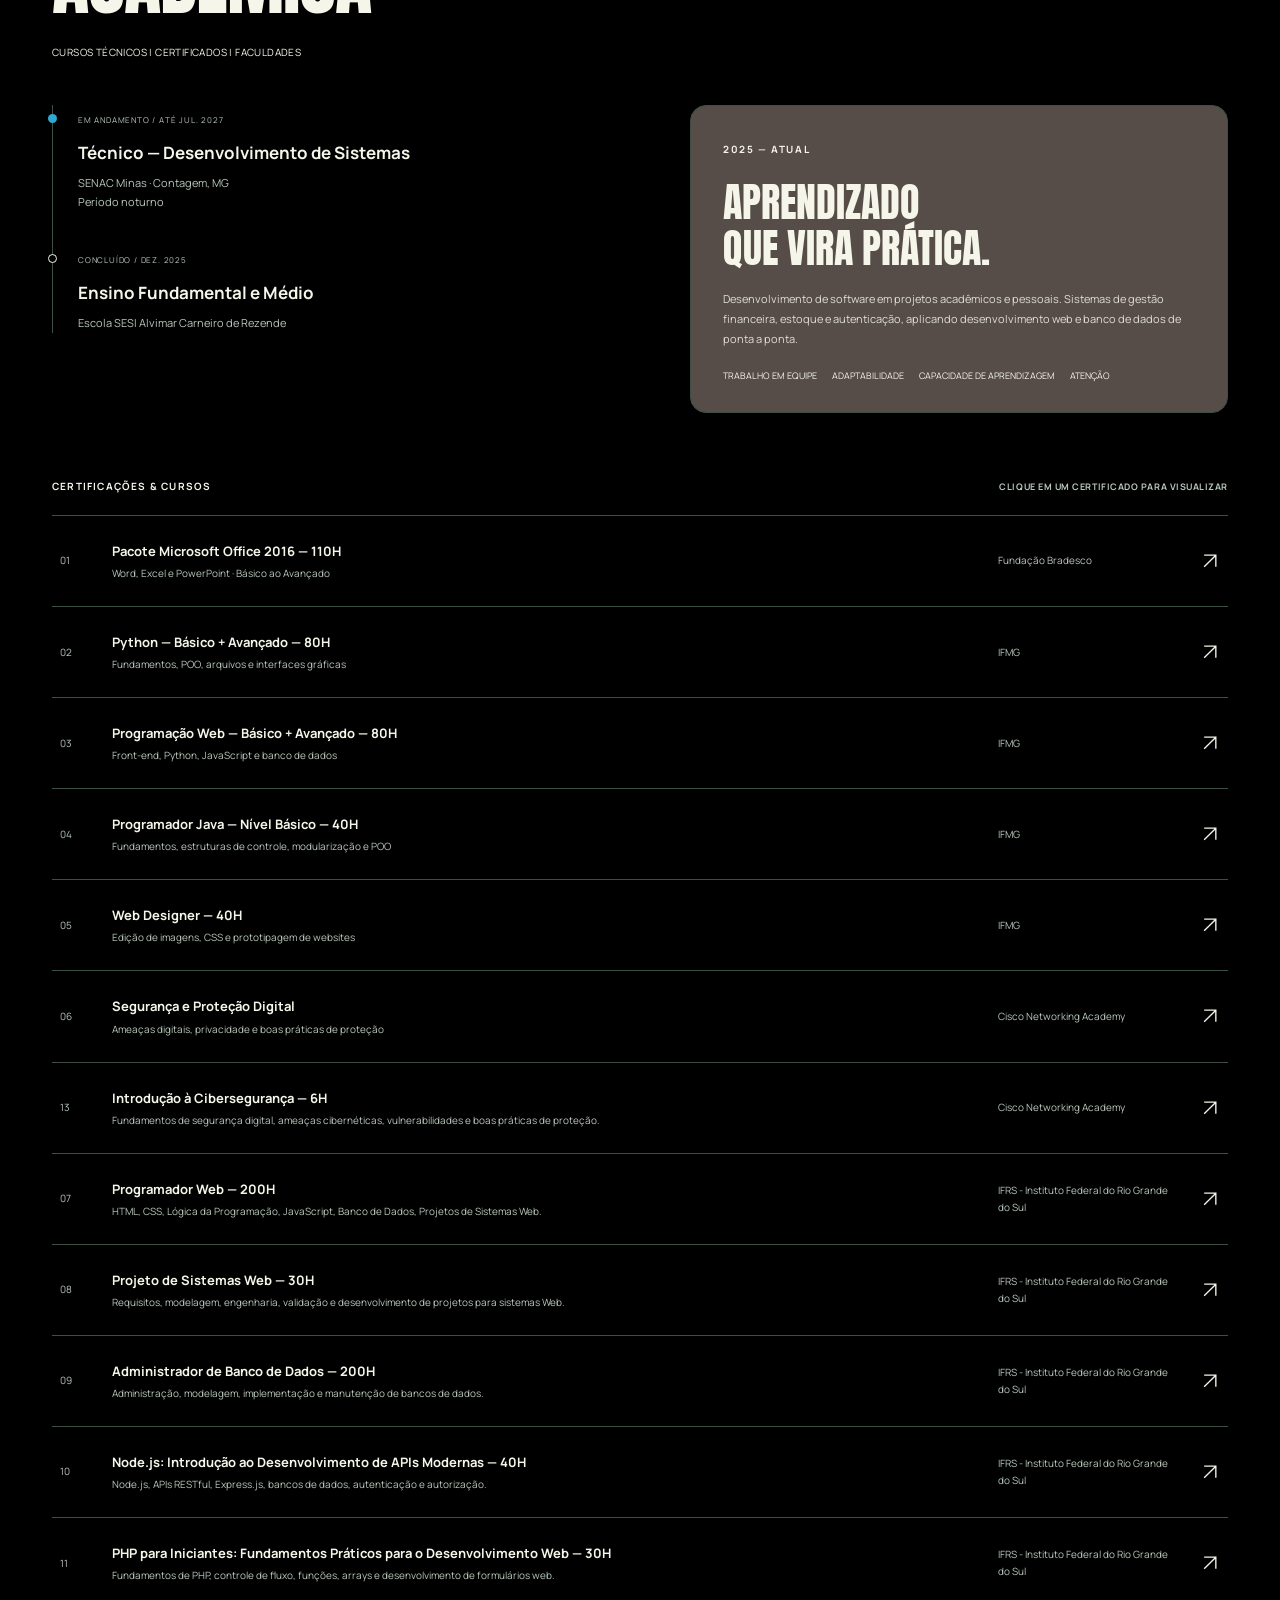
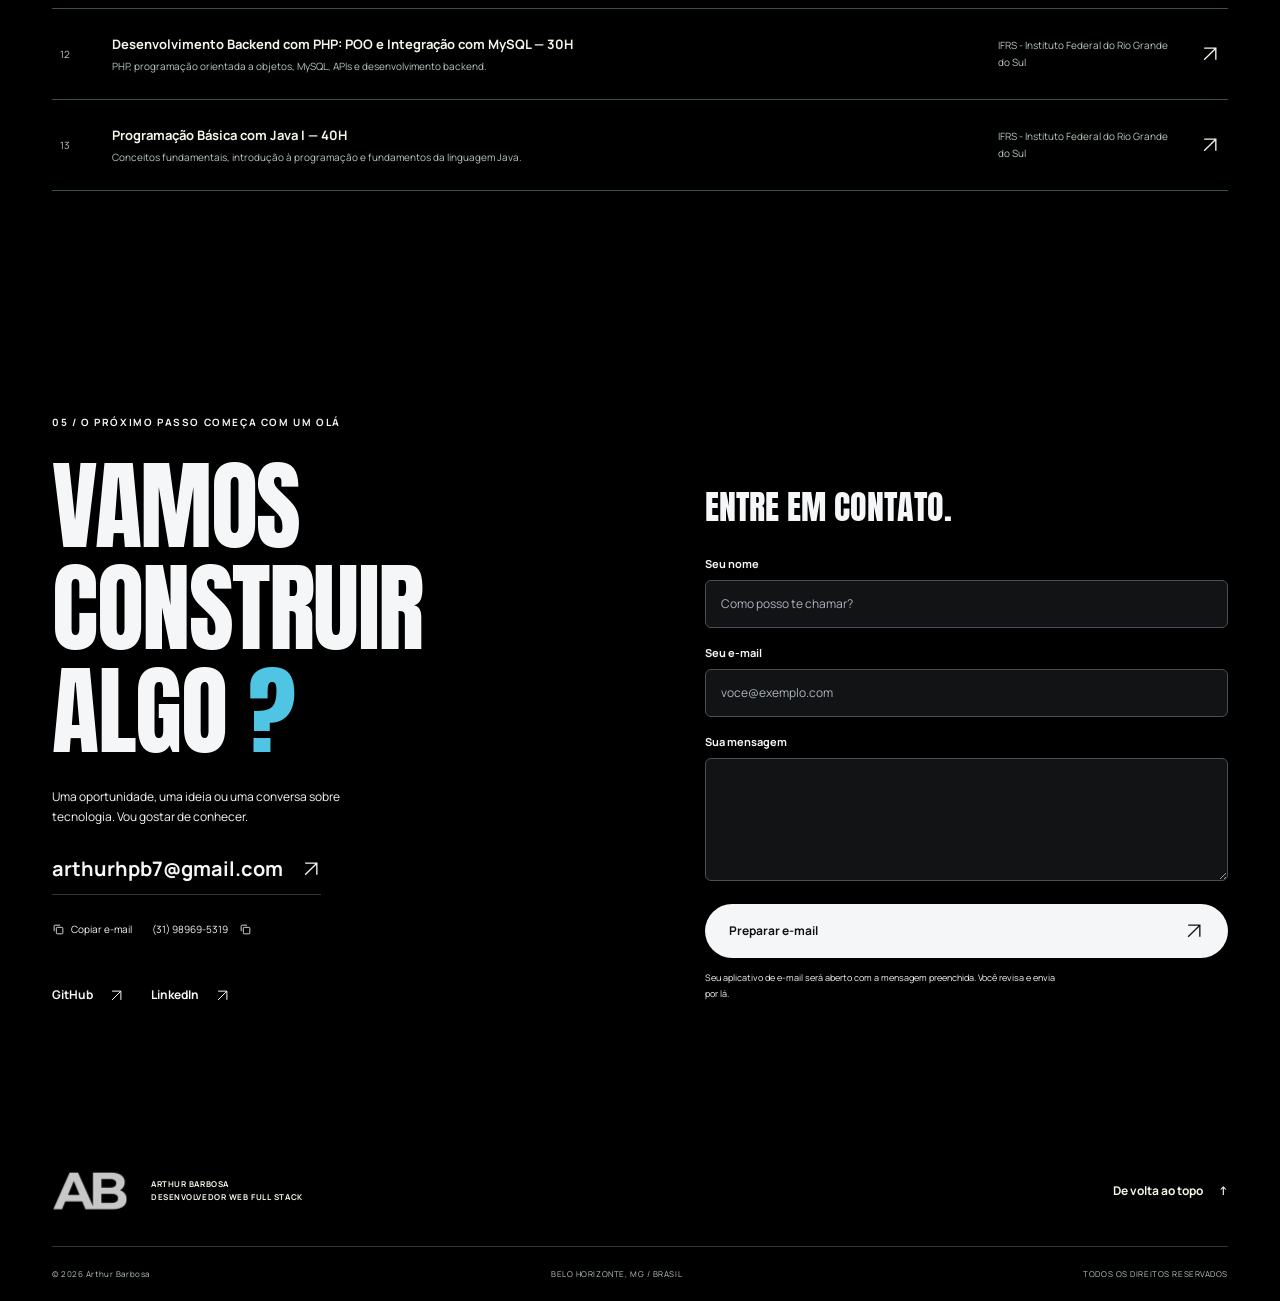
==== commit 30887e84: "Certificados IFRS" ====
--- a/index.html
+++ b/index.html
@@ -1033,7 +1033,150 @@
               <span class="cert-provider">Cisco Networking Academy</span>
               <svg class="icon" aria-hidden="true"><use href="#arrow-up-right" /></svg>
             </button>
-            <!--
+
+            <button
+              class="certificate-card"
+              type="button"
+              data-certificate-card
+              data-title="Introdução à Cibersegurança — 6H"
+              data-image="assets/img/certificados/cybersecurity-basico-6h.webp"
+              data-linkedin="https://www.linkedin.com/in/arthurhenrique-eng/overlay/Certifications/2059045304/treasury/?profileId=ACoAAFwcKFUB05XuIE0lOlItqPqsEmttSGcpU8s"
+            >
+              <span class="cert-number">13</span>
+              <span>
+                <strong>Introdução à Cibersegurança — 6H</strong>
+                <small> Fundamentos de segurança digital, ameaças cibernéticas, vulnerabilidades e boas práticas de proteção.</small>
+              </span>
+              <span class="cert-provider">Cisco Networking Academy</span>
+                <svg class="icon" aria-hidden="true">
+                  <use href="#arrow-up-right" />
+                </svg>
+            </button>
+
+            <button
+                class="certificate-card"
+                type="button"
+                data-certificate-card
+                 data-title="Programador Web — 200H"
+                 data-image="assets/img/certificados/programador-web.webp"
+                 data-linkedin="https://www.linkedin.com/in/arthurhenrique-eng/details/certifications/"
+            >
+              <span class="cert-number">07</span>
+              <span>
+                <strong>Programador Web — 200H</strong>
+                <small>HTML, CSS, Lógica da Programação, JavaScript, Banco de Dados, Projetos de Sistemas Web.</small>
+               </span>
+              <span class="cert-provider">IFRS - Instituto Federal do Rio Grande do Sul</span>
+                <svg class="icon" aria-hidden="true"><use href="#arrow-up-right" /></svg>
+            </button>
+
+            <button
+              class="certificate-card"
+              type="button"
+              data-certificate-card
+              data-title="Projeto de Sistemas Web — 30H"
+              data-image="assets/img/certificados/sistemas-web-avancado-30h.webp"
+              data-linkedin="https://www.linkedin.com/in/arthurhenrique-eng/details/certifications/"
+            >
+              <span class="cert-number">08</span>
+              <span>
+                <strong>Projeto de Sistemas Web — 30H</strong>
+                <small>Requisitos, modelagem, engenharia, validação e desenvolvimento de projetos para sistemas Web.</small>
+              </span>
+              <span class="cert-provider">IFRS - Instituto Federal do Rio Grande do Sul</span>
+                <svg class="icon" aria-hidden="true"><use href="#arrow-up-right" /></svg>
+            </button>
+
+            <button
+                class="certificate-card"
+                type="button"
+                data-certificate-card
+                 data-title="Administrador de Banco de Dados — 200H"
+                 data-image="assets/img/certificados/administrador-de-banco-de-dados.webp"
+                 data-linkedin="https://www.linkedin.com/in/arthurhenrique-eng/details/certifications/"
+            >
+              <span class="cert-number">09</span>
+              <span>
+                <strong>Administrador de Banco de Dados — 200H</strong>
+                <small>Administração, modelagem, implementação e manutenção de bancos de dados.</small>
+               </span>
+              <span class="cert-provider">IFRS - Instituto Federal do Rio Grande do Sul</span>
+                <svg class="icon" aria-hidden="true"><use href="#arrow-up-right" /></svg>
+            </button>
+
+          
+            <button
+              class="certificate-card"
+              type="button"
+              data-certificate-card
+              data-title="Node.js: Introdução ao Desenvolvimento de APIs Modernas — 40H"
+              data-image="assets/img/certificados/nodejs-basico-40h.webp"
+              data-linkedin="https://www.linkedin.com/in/arthurhenrique-eng/details/certifications/"
+            >
+              <span class="cert-number">10</span>
+              <span>
+                <strong>Node.js: Introdução ao Desenvolvimento de APIs Modernas — 40H</strong>
+                  <small>Node.js, APIs RESTful, Express.js, bancos de dados, autenticação e autorização.</small>
+              </span>
+              <span class="cert-provider">IFRS - Instituto Federal do Rio Grande do Sul</span>
+                <svg class="icon" aria-hidden="true"><use href="#arrow-up-right" /></svg>
+            </button>
+
+
+            <button
+              class="certificate-card"
+              type="button"
+              data-certificate-card
+              data-title="PHP para Iniciantes: Fundamentos Práticos para o Desenvolvimento Web — 30H"
+              data-image="assets/img/certificados/php-basico-30h.webp"
+              data-linkedin="https://www.linkedin.com/in/arthurhenrique-eng/details/certifications/"
+            >
+              <span class="cert-number">11</span>
+              <span>
+                <strong>PHP para Iniciantes: Fundamentos Práticos para o Desenvolvimento Web — 30H</strong>
+                <small>Fundamentos de PHP, controle de fluxo, funções, arrays e desenvolvimento de formulários web.</small>
+              </span>
+              <span class="cert-provider">IFRS - Instituto Federal do Rio Grande do Sul</span>
+                <svg class="icon" aria-hidden="true"><use href="#arrow-up-right" /></svg>
+            </button>
+
+
+            <button
+              class="certificate-card"
+              type="button"
+              data-certificate-card
+              data-title="Desenvolvimento Backend com PHP: POO e Integração com MySQL — 30H"
+              data-image="assets/img/certificados/php-intermediario-30h.webp"
+              data-linkedin="https://www.linkedin.com/in/arthurhenrique-eng/details/certifications/"
+            >
+            <span class="cert-number">12</span>
+            <span>
+              <strong>Desenvolvimento Backend com PHP: POO e Integração com MySQL — 30H</strong>
+              <small>PHP, programação orientada a objetos, MySQL, APIs e desenvolvimento backend.</small>
+            </span>
+            <span class="cert-provider">IFRS - Instituto Federal do Rio Grande do Sul</span>
+              <svg class="icon" aria-hidden="true"><use href="#arrow-up-right" /></svg>
+            </button>
+
+        
+            <button
+              class="certificate-card"
+              type="button"
+              data-certificate-card
+              data-title="Programação Básica com Java I — 40H"
+              data-image="assets/img/certificados/java-i-basico-40h.webp"
+              data-linkedin="https://www.linkedin.com/in/arthurhenrique-eng/details/certifications/"
+            >
+              <span class="cert-number">13</span>
+              <span>
+                <strong>Programação Básica com Java I — 40H</strong>
+                <small>Conceitos fundamentais, introdução à programação e fundamentos da linguagem Java.</small>
+              </span>
+              <span class="cert-provider">IFRS - Instituto Federal do Rio Grande do Sul</span>
+                <svg class="icon" aria-hidden="true"><use href="#arrow-up-right" /></svg>
+            </button>
+
+          <!--
               // MODELO PARA ADICIONAR UM NOVO CURSO NO FUTURO:
               // <button
               //   class="certificate-card"
@@ -1052,6 +1195,7 @@
               //   <svg class="icon" aria-hidden="true"><use href="#arrow-up-right" /></svg>
               // </button>
             -->
+              
           </div>
         </div>
       </section>
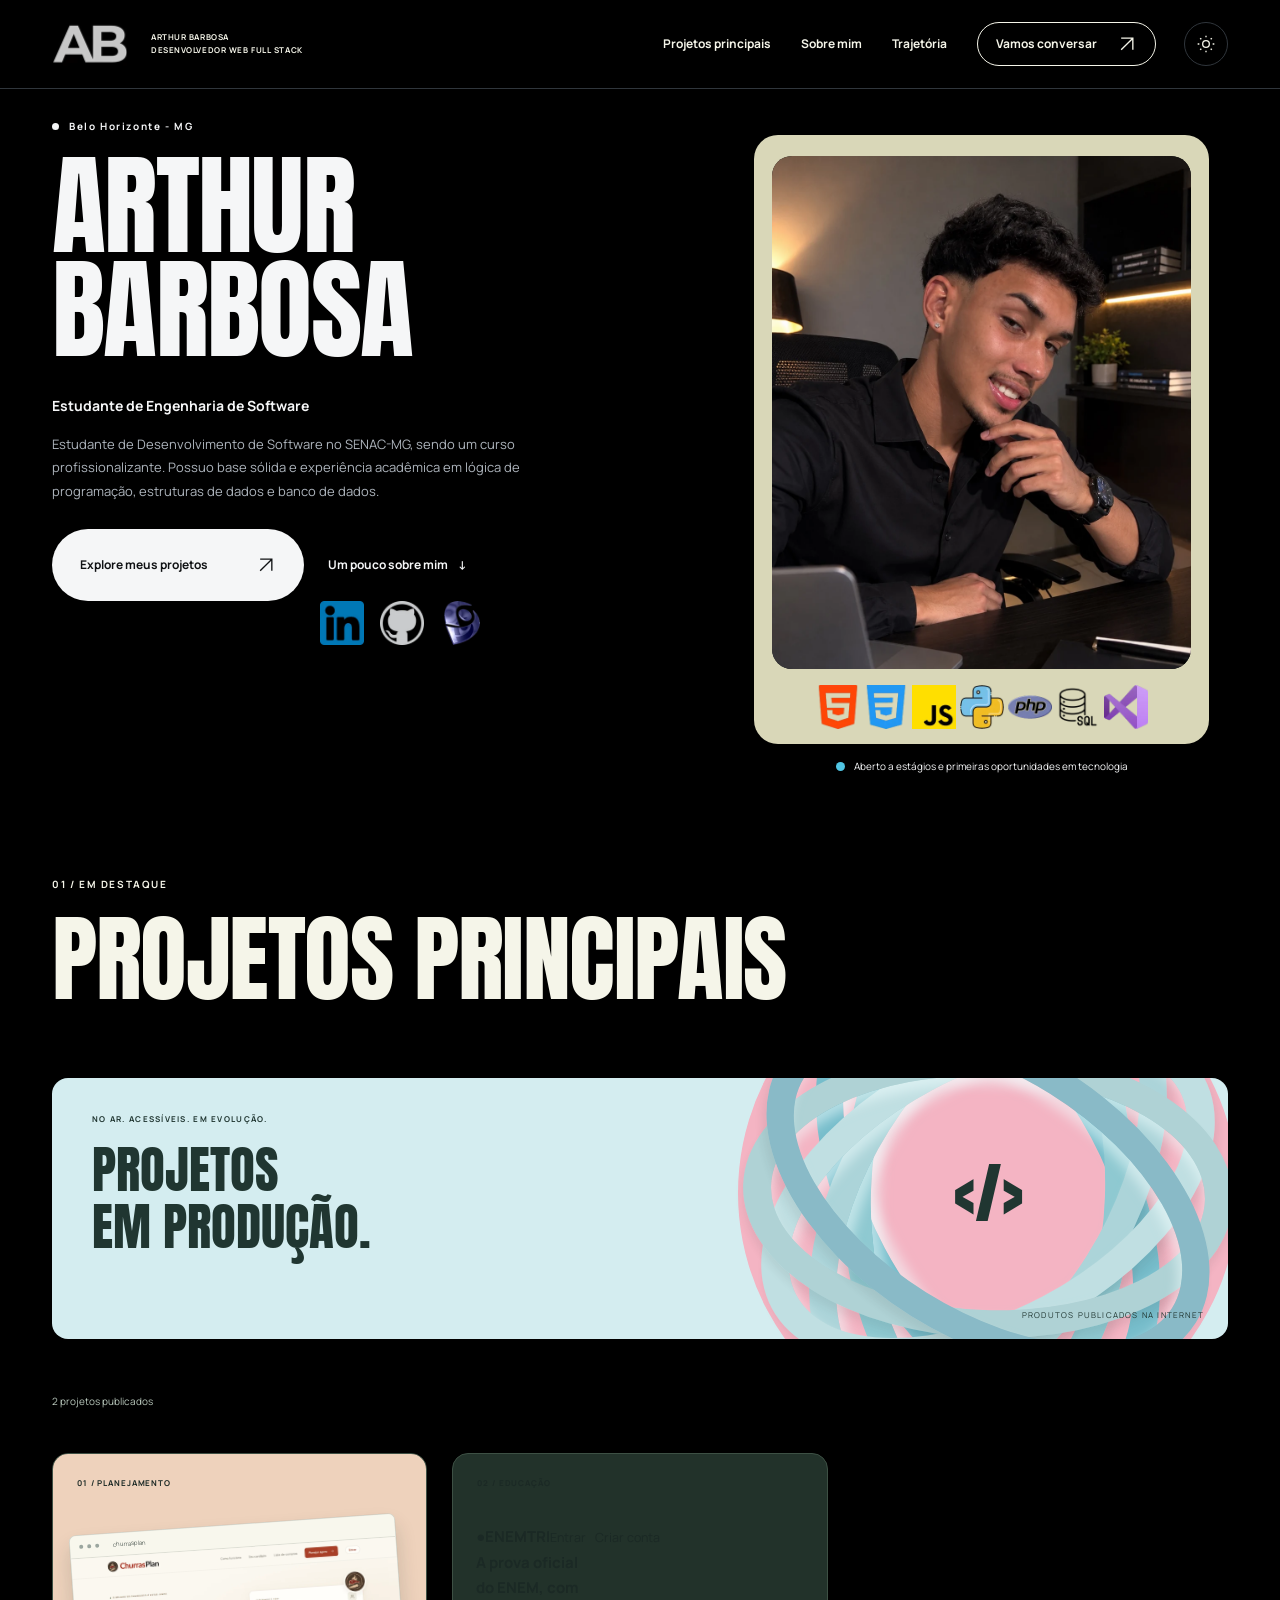
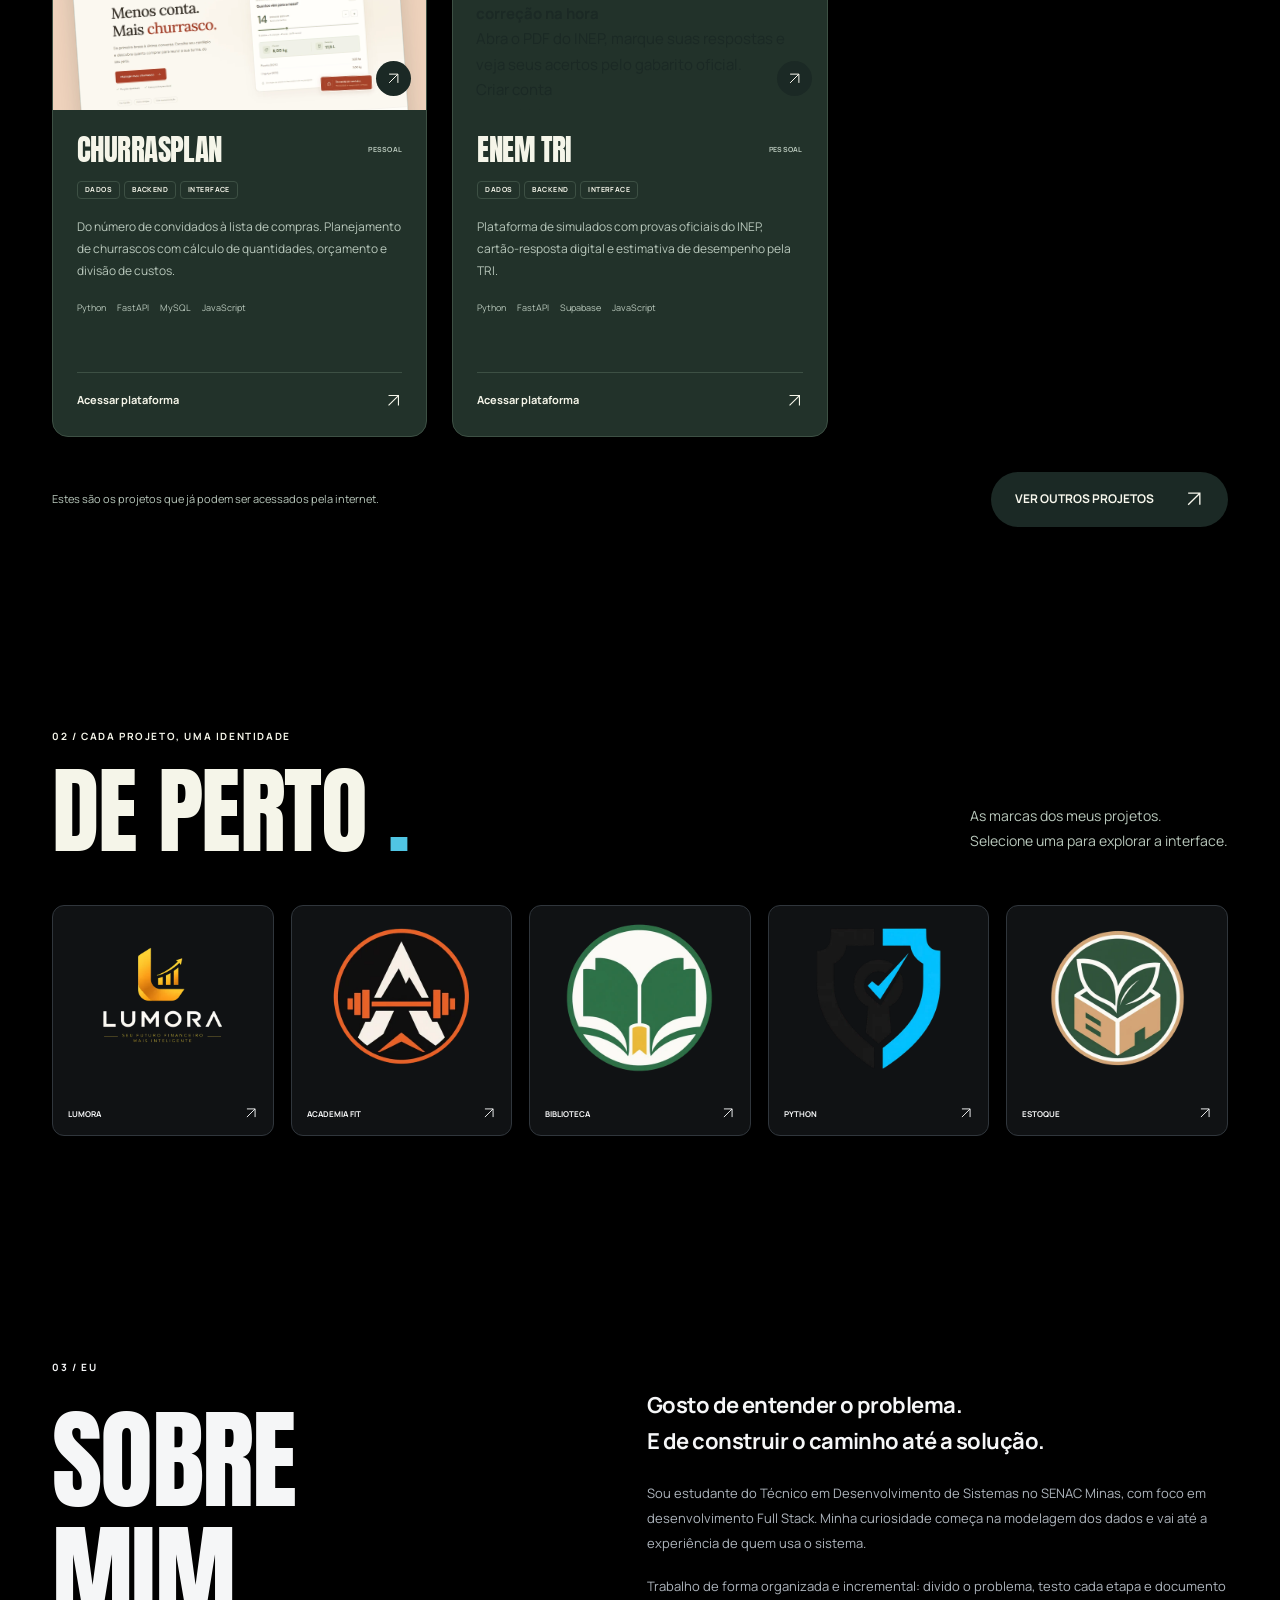
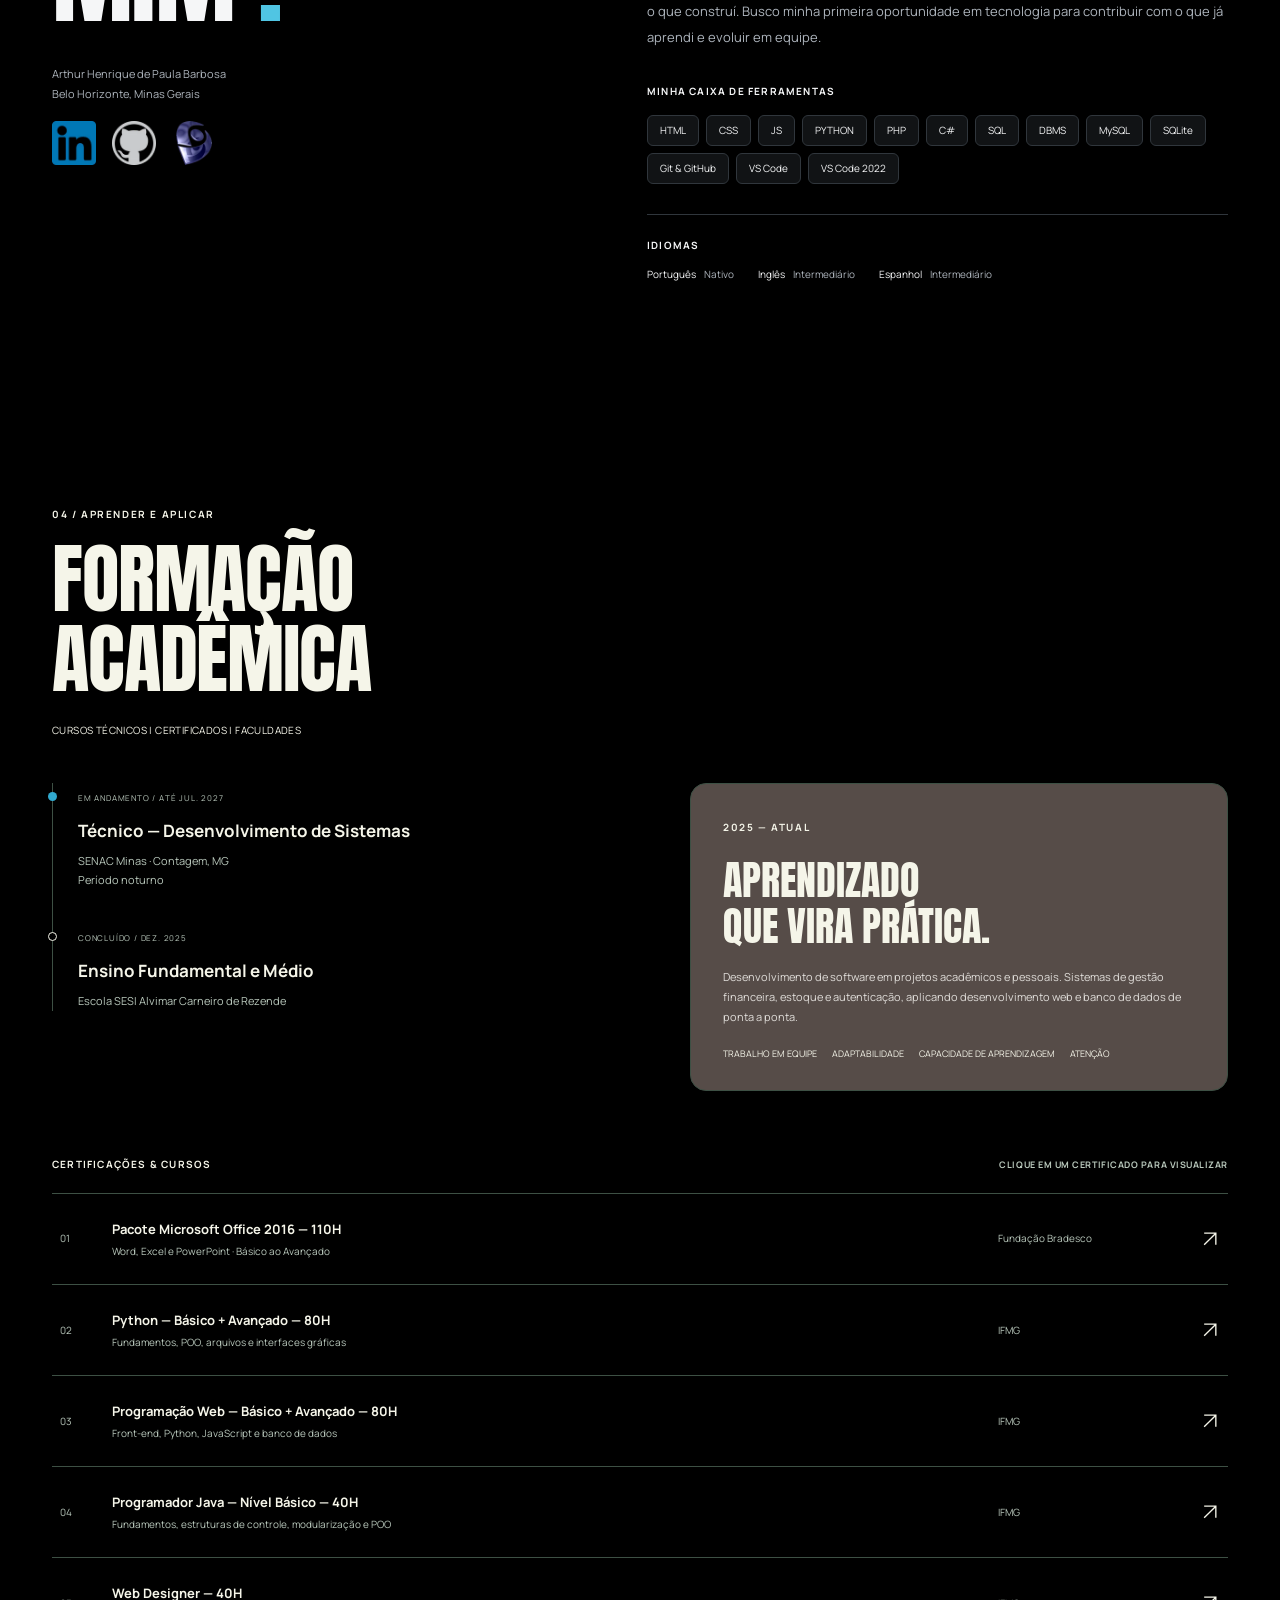
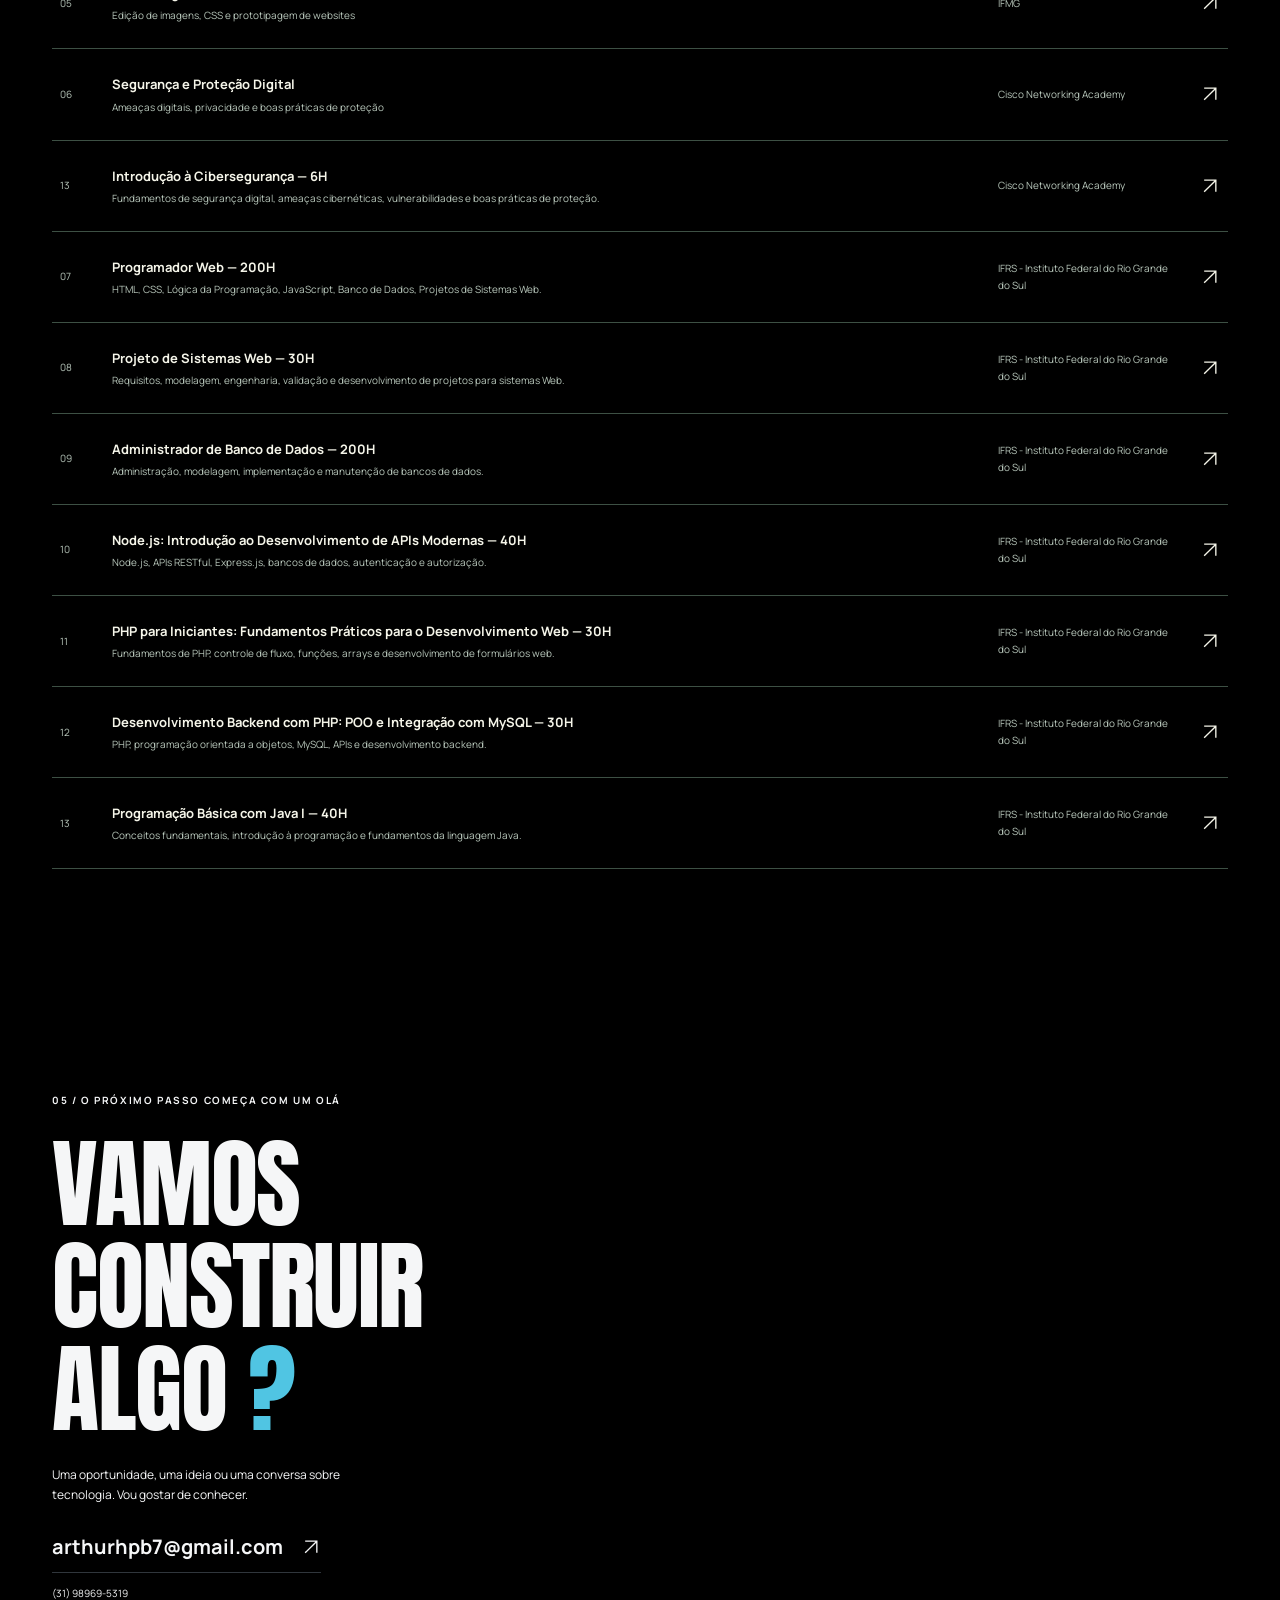
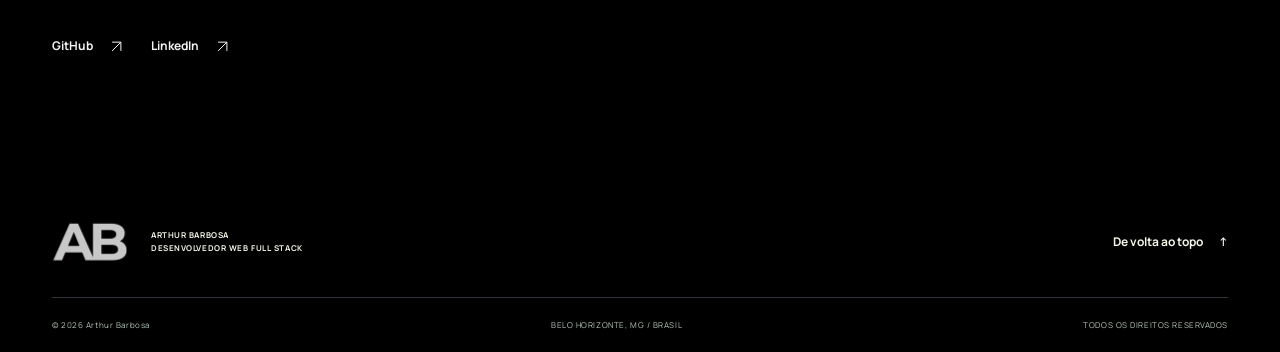
==== commit 65068654: "Organiza projetos principais e adiciona ENEM TRI" ====
--- a/index.html
+++ b/index.html
@@ -26,7 +26,7 @@
     <link rel="icon" href="/DOCS/iconArthurHenrique-eng.svg" type="image/png" />
     <link rel="preload" href="assets/fonts/anton-regular.ttf" as="font" type="font/ttf" crossorigin />
     <link rel="preload" href="assets/fonts/manrope-regular.ttf" as="font" type="font/ttf" crossorigin />
-    <link rel="stylesheet" href="css/style.css?v=20261006-certificados" />
+    <link rel="stylesheet" href="css/style.css?v=20261122-projetos" />
   </head>
   <body data-theme="dark">
     <a class="skip-link" href="#conteudo">Pular para o conteúdo</a>
@@ -59,7 +59,7 @@
           </span>
         </a>
         <div class="nav__menu" id="navMenu">
-          <a href="#projetos">Projetos</a>
+          <a href="#projetos">Projetos principais</a>
           <a href="#sobre">Sobre mim</a>
           <a href="#formacao">Trajetória</a>
           <a class="nav__contact" href="#contato">
@@ -202,46 +202,10 @@
         </div>
       </section>
       <section id="projetos" class="section projects container" aria-labelledby="projectsTitle">
-        <div class="section-heading">
-          <div>
-            <p class="eyebrow">01 / MEUS</p>
-            <h2 class="display-title" id="projectsTitle">PROJETOS</h2>
-          </div>
-        </div>
-        <div class="project-manifesto">
-          <div>
-            <p class="eyebrow">PENSAR. DESENVOLVER. EVOLUIR.</p>
-            <p>
-              DO PRIMEIRO DADO
-              <br />
-              AO ÚLTIMO PIXEL.
-            </p>
-          </div>
-          <div class="orbit-art" aria-hidden="true">
-            <i></i>
-            <i></i>
-            <i></i>
-            <i></i>
-            <i></i>
-            <i></i>
-            <span>&lt;/&gt;</span>
-          </div>
-          <span class="project-manifesto__label">DADOS + BACKEND + INTERFACE</span>
-        </div>
-        <div class="projects-toolbar">
-          <div class="filters" role="group" aria-label="Filtrar projetos por categoria" hidden>
-            <button type="button" class="filter is-active" data-filter="todos" aria-pressed="true">
-              Todos
-              <span>07</span>
-            </button>
-            <button type="button" class="filter" data-filter="web" aria-pressed="false">Web</button>
-            <button type="button" class="filter" data-filter="python" aria-pressed="false">Python</button>
-            <button type="button" class="filter" data-filter="dados" aria-pressed="false">Dados</button>
-          </div>
-          <p id="projectCount" aria-live="polite" aria-atomic="true">7 projetos selecionados</p>
-        </div>
-        <div class="projects-grid" id="projetosGrid">
-          <article class="project-card" data-categories="web python dados">
+  <div class="section-heading"><div><p class="eyebrow">01 / EM DESTAQUE</p><h2 class="display-title" id="projectsTitle">PROJETOS PRINCIPAIS</h2></div></div>
+  <div class="project-manifesto"><div><p class="eyebrow">NO AR. ACESSÍVEIS. EM EVOLUÇÃO.</p><p>PROJETOS<br>EM PRODUÇÃO.</p></div><div class="orbit-art" aria-hidden="true"><i></i><i></i><i></i><i></i><i></i><i></i><span>&lt;/&gt;</span></div><span class="project-manifesto__label">PRODUTOS PUBLICADOS NA INTERNET</span></div>
+  <div class="projects-toolbar"><p id="projectCount">2 projetos publicados</p></div>
+  <div class="projects-grid" id="projetosGrid"><article class="project-card" data-categories="web python dados">
             <a
               class="project-cover project-cover--churras"
               href="assets/img/optimized/churrasplan.webp"
@@ -293,414 +257,37 @@
               </ul>
               <a
                 class="project-link"
-                href="https://github.com/ArthurHenrique-eng/ChurrasPlan"
+                href="https://churrasplan.vercel.app" target="_blank" rel="noopener noreferrer"
                 target="_blank"
                 rel="noopener noreferrer"
               >
-                Explorar projeto
-                <svg class="icon" aria-hidden="true">
-                  <use href="#arrow-up-right" />
-                </svg>
-                <span class="sr-only">ChurrasPlan no GitHub</span>
+                Acessar plataforma
+                <svg class="icon" aria-hidden="true">
+                  <use href="#arrow-up-right" />
+                </svg>
+                
               </a>
             </div>
-          </article>
-          <article class="project-card" data-categories="web python dados">
-            <a
-              class="project-cover project-cover--talentix"
-              href="assets/img/optimized/talentix.webp"
-              data-gallery-item
-              data-title="Talentix — acesso de candidatos e empresas"
-              data-image="assets/img/optimized/talentix.webp"
-              aria-label="Ampliar tela do Talentix"
-            >
-              <span class="project-cover__index">02 / RECRUTAMENTO</span>
-              <div class="browser-frame">
-                <div class="browser-frame__bar">
-                  <i></i>
-                  <i></i>
-                  <i></i>
-                  <span>talentix</span>
-                </div>
-                <img
-                  src="assets/img/optimized/talentix.webp"
-                  alt="Talentix — acesso de candidatos e empresas"
-                  loading="lazy"
-                  width="1440"
-                  height="900"
-                />
-              </div>
-              <span class="project-cover__open">
-                <svg class="icon" aria-hidden="true">
-                  <use href="#arrow-up-right" />
-                </svg>
-              </span>
-            </a>
-            <div class="project-card__body">
-              <div class="project-card__heading">
-                <h3>TALENTIX</h3>
-                <span class="project-type">EM EQUIPE</span>
-              </div>
-              <div class="scope" aria-label="Camadas do projeto">
-                <span>Dados</span>
-                <span>Backend</span>
-                <span>Interface</span>
-              </div>
-              <p>
-                Conectando candidatos e empresas. Projeto acadêmico de recrutamento com perfis, vagas, candidaturas e uma API organizada em módulos.
-              </p>
-              <ul class="tags" aria-label="Tecnologias">
-                <li>Python</li>
-                <li>FastAPI</li>
-                <li>MySQL</li>
-                <li>JavaScript</li>
-              </ul>
-              <a
-                class="project-link"
-                href="https://github.com/PROJETO-SENAC-MINAS/Talentix"
-                target="_blank"
-                rel="noopener noreferrer"
-              >
-                Explorar projeto
-                <svg class="icon" aria-hidden="true">
-                  <use href="#arrow-up-right" />
-                </svg>
-                <span class="sr-only">Talentix no GitHub</span>
-              </a>
-            </div>
-          </article>
-          <article class="project-card" data-categories="web dados">
-            <a
-              class="project-cover project-cover--fit"
-              href="assets/img/optimized/academia-fit.webp"
-              data-gallery-item
-              data-title="Academia Fit — página inicial"
-              data-image="assets/img/optimized/academia-fit.webp"
-              aria-label="Ampliar tela do Academia Fit"
-            >
-              <span class="project-cover__index">03 / GESTÃO DE ACADEMIAS</span>
-              <div class="browser-frame">
-                <div class="browser-frame__bar">
-                  <i></i>
-                  <i></i>
-                  <i></i>
-                  <span>academia fit</span>
-                </div>
-                <img
-                  src="assets/img/optimized/academia-fit.webp"
-                  alt="Academia Fit — página inicial"
-                  loading="lazy"
-                  width="1440"
-                  height="900"
-                />
-              </div>
-              <span class="project-cover__open">
-                <svg class="icon" aria-hidden="true">
-                  <use href="#arrow-up-right" />
-                </svg>
-              </span>
-            </a>
-            <div class="project-card__body">
-              <div class="project-card__heading">
-                <h3>ACADEMIA FIT</h3>
-                <span class="project-type">WEB</span>
-              </div>
-              <div class="scope" aria-label="Camadas do projeto">
-                <span>Dados</span>
-                <span>Backend</span>
-                <span>Interface</span>
-              </div>
-              <p>
-                Uma experiência digital para academias. Alunos, treinos, planos e evolução física reunidos em um sistema de gerenciamento.
-              </p>
-              <ul class="tags" aria-label="Tecnologias">
-                <li>HTML</li>
-                <li>CSS</li>
-                <li>JavaScript</li>
-              </ul>
-              <a
-                class="project-link"
-                href="https://github.com/ArthurHenrique-eng/Academia_Fit"
-                target="_blank"
-                rel="noopener noreferrer"
-              >
-                Explorar projeto
-                <svg class="icon" aria-hidden="true">
-                  <use href="#arrow-up-right" />
-                </svg>
-                <span class="sr-only">Academia Fit no GitHub</span>
-              </a>
-            </div>
-          </article>
-          <article class="project-card" data-categories="web python dados">
-            <a
-              class="project-cover project-cover--lumora"
-              href="assets/img/optimized/lumora.webp"
-              data-gallery-item
-              data-title="Lumora App — interface de gestão financeira"
-              data-image="assets/img/optimized/lumora.webp"
-              aria-label="Ampliar tela do Lumora App"
-            >
-              <span class="project-cover__index">04 / GESTÃO FINANCEIRA</span>
-              <div class="browser-frame">
-                <div class="browser-frame__bar">
-                  <i></i>
-                  <i></i>
-                  <i></i>
-                  <span>lumora app</span>
-                </div>
-                <img
-                  src="assets/img/optimized/lumora.webp"
-                  alt="Lumora App — interface de gestão financeira"
-                  loading="lazy"
-                  width="1440"
-                  height="900"
-                />
-              </div>
-              <span class="project-cover__open">
-                <svg class="icon" aria-hidden="true">
-                  <use href="#arrow-up-right" />
-                </svg>
-              </span>
-            </a>
-            <div class="project-card__body">
-              <div class="project-card__heading">
-                <h3>LUMORA APP</h3>
-                <span class="project-type">PESSOAL</span>
-              </div>
-              <div class="scope" aria-label="Camadas do projeto">
-                <span>Dados</span>
-                <span>Backend</span>
-                <span>Interface</span>
-              </div>
-              <p>
-                Mais clareza para as finanças. Aplicação web com autenticação, dashboard interativo e análise de dados financeiros.
-              </p>
-              <ul class="tags" aria-label="Tecnologias">
-                <li>Python</li>
-                <li>Flask</li>
-                <li>SQLite</li>
-                <li>JavaScript</li>
-              </ul>
-              <a
-                class="project-link"
-                href="https://github.com/ArthurHenrique-eng/LUMORA-APP"
-                target="_blank"
-                rel="noopener noreferrer"
-              >
-                Explorar projeto
-                <svg class="icon" aria-hidden="true">
-                  <use href="#arrow-up-right" />
-                </svg>
-                <span class="sr-only">Lumora App no GitHub</span>
-              </a>
-            </div>
-          </article>
-          <article class="project-card" data-categories="web python dados">
-            <a
-              class="project-cover project-cover--library"
-              href="assets/img/optimized/biblioteca.webp"
-              data-gallery-item
-              data-title="Sistema Biblioteca — catálogo e gerenciamento"
-              data-image="assets/img/optimized/biblioteca.webp"
-              aria-label="Ampliar tela do Biblioteca"
-            >
-              <span class="project-cover__index">05 / ORGANIZAÇÃO ESCOLAR</span>
-              <div class="browser-frame">
-                <div class="browser-frame__bar">
-                  <i></i>
-                  <i></i>
-                  <i></i>
-                  <span>biblioteca</span>
-                </div>
-                <img
-                  src="assets/img/optimized/biblioteca.webp"
-                  alt="Sistema Biblioteca — catálogo e gerenciamento"
-                  loading="lazy"
-                  width="1440"
-                  height="900"
-                />
-              </div>
-              <span class="project-cover__open">
-                <svg class="icon" aria-hidden="true">
-                  <use href="#arrow-up-right" />
-                </svg>
-              </span>
-            </a>
-            <div class="project-card__body">
-              <div class="project-card__heading">
-                <h3>BIBLIOTECA</h3>
-                <span class="project-type">WEB</span>
-              </div>
-              <div class="scope" aria-label="Camadas do projeto">
-                <span>Dados</span>
-                <span>Backend</span>
-                <span>Interface</span>
-              </div>
-              <p>
-                Livros e empréstimos no lugar certo. Sistema para bibliotecas escolares com controle de acervo, alunos e devoluções.
-              </p>
-              <ul class="tags" aria-label="Tecnologias">
-                <li>Python</li>
-                <li>MySQL</li>
-                <li>HTML</li>
-                <li>JavaScript</li>
-              </ul>
-              <a
-                class="project-link"
-                href="https://github.com/ArthurHenrique-eng/SistemaBiblioteca"
-                target="_blank"
-                rel="noopener noreferrer"
-              >
-                Explorar projeto
-                <svg class="icon" aria-hidden="true">
-                  <use href="#arrow-up-right" />
-                </svg>
-                <span class="sr-only">Biblioteca no GitHub</span>
-              </a>
-            </div>
-          </article>
-          <article class="project-card" data-categories="python">
-            <a
-              class="project-cover project-cover--python"
-              href="assets/img/optimized/python.webp"
-              data-gallery-item
-              data-title="Sistema Python — autenticação de usuários"
-              data-image="assets/img/optimized/python.webp"
-              aria-label="Ampliar tela do Sistema Python"
-            >
-              <span class="project-cover__index">06 / APLICAÇÃO DESKTOP</span>
-              <div class="desktop-frame">
-                <div class="browser-frame__bar">
-                  <i></i>
-                  <i></i>
-                  <i></i>
-                  <span>sistema python</span>
-                </div>
-                <img
-                  src="assets/img/optimized/python.webp"
-                  alt="Sistema Python — autenticação de usuários"
-                  loading="lazy"
-                  width="422"
-                  height="500"
-                />
-              </div>
-              <span class="project-cover__open">
-                <svg class="icon" aria-hidden="true">
-                  <use href="#arrow-up-right" />
-                </svg>
-              </span>
-            </a>
-            <div class="project-card__body">
-              <div class="project-card__heading">
-                <h3>SISTEMA PYTHON</h3>
-                <span class="project-type">DESKTOP</span>
-              </div>
-              <div class="scope" aria-label="Camadas do projeto">
-                <span>Backend</span>
-                <span>Interface</span>
-              </div>
-              <p>
-                Acesso com validação de credenciais. Aplicação desktop com autenticação, limite de tentativas e organização modular.
-              </p>
-              <ul class="tags" aria-label="Tecnologias">
-                <li>Python</li>
-                <li>Tkinter</li>
-              </ul>
-              <a
-                class="project-link"
-                href="https://github.com/ArthurHenrique-eng/SISTEMA_PYTHON"
-                target="_blank"
-                rel="noopener noreferrer"
-              >
-                Explorar projeto
-                <svg class="icon" aria-hidden="true">
-                  <use href="#arrow-up-right" />
-                </svg>
-                <span class="sr-only">Sistema Python no GitHub</span>
-              </a>
-            </div>
-          </article>
-          <article class="project-card project-card--wide" data-categories="web dados">
-            <a
-              class="project-cover project-cover--stock"
-              href="assets/img/optimized/estoque.webp"
-              data-gallery-item
-              data-title="Gestão de Estoque — painel de produtos"
-              data-image="assets/img/optimized/estoque.webp"
-              aria-label="Ampliar tela do Gestão de Estoque"
-            >
-              <span class="project-cover__index">07 / CONTROLE OPERACIONAL</span>
-              <div class="browser-frame">
-                <div class="browser-frame__bar">
-                  <i></i>
-                  <i></i>
-                  <i></i>
-                  <span>gestão de estoque</span>
-                </div>
-                <img
-                  src="assets/img/optimized/estoque.webp"
-                  alt="Gestão de Estoque — painel de produtos"
-                  loading="lazy"
-                  width="1440"
-                  height="900"
-                />
-              </div>
-              <span class="project-cover__open">
-                <svg class="icon" aria-hidden="true">
-                  <use href="#arrow-up-right" />
-                </svg>
-              </span>
-            </a>
-            <div class="project-card__body">
-              <div class="project-card__heading">
-                <h3>GESTÃO DE ESTOQUE</h3>
-                <span class="project-type">WEB</span>
-              </div>
-              <div class="scope" aria-label="Camadas do projeto">
-                <span>Dados</span>
-                <span>Backend</span>
-                <span>Interface</span>
-              </div>
-              <p>
-                Organização para a rotina de um negócio. Controle de produtos, lotes, vendas e relatórios em um painel administrativo.
-              </p>
-              <ul class="tags" aria-label="Tecnologias">
-                <li>HTML</li>
-                <li>CSS</li>
-                <li>JavaScript</li>
-              </ul>
-              <a
-                class="project-link"
-                href="https://github.com/ArthurHenrique-eng/GESTAO_ESTOQUE"
-                target="_blank"
-                rel="noopener noreferrer"
-              >
-                Explorar projeto
-                <svg class="icon" aria-hidden="true">
-                  <use href="#arrow-up-right" />
-                </svg>
-                <span class="sr-only">Gestão de Estoque no GitHub</span>
-              </a>
-            </div>
-          </article>
-        </div>
-        <div class="projects-bottom">
-          <p>Projetos pessoais e acadêmicos em constante evolução.</p>
-          <a
-            class="text-link"
-            href="https://github.com/ArthurHenrique-eng"
-            target="_blank"
-            rel="noopener noreferrer"
-          >
-            Mais no meu GitHub
-            <svg class="icon" aria-hidden="true">
-              <use href="#arrow-up-right" />
-            </svg>
-          </a>
-        </div>
-      </section>
-      <section id="galeria" class="gallery section" aria-labelledby="galleryTitle">
+          </article> <article class="project-card project-card--enemtri" data-categories="web python dados">
+  <a class="project-cover project-cover--enemtri" href="https://enemtri.onrender.com" target="_blank" rel="noopener noreferrer" aria-label="Abrir ENEM TRI">
+    <span class="project-cover__index">02 / EDUCAÇÃO</span>
+    <div class="enemtri-preview" aria-hidden="true">
+      <div class="enemtri-preview__top"><span class="enemtri-mark">●</span><strong>ENEM<span>TRI</span></strong><small>Entrar&nbsp;&nbsp; Criar conta</small></div>
+      <div class="enemtri-preview__content"><div><b>A prova oficial<br>do ENEM, com<br>correção na hora</b><p>Abra o PDF do INEP, marque suas respostas e veja seus acertos pelo gabarito oficial.</p><span class="enemtri-preview__button">Criar conta</span></div><div class="enemtri-preview__paper"><strong>enem<span>2024</span></strong><i></i><i></i><i></i><i></i></div></div>
+    </div>
+    <span class="project-cover__open"><svg class="icon" aria-hidden="true"><use href="#arrow-up-right" /></svg></span>
+  </a>
+  <div class="project-card__body">
+    <div class="project-card__heading"><h3>ENEM TRI</h3><span class="project-type">PESSOAL</span></div>
+    <div class="scope" aria-label="Camadas do projeto"><span>Dados</span><span>Backend</span><span>Interface</span></div>
+    <p>Plataforma de simulados com provas oficiais do INEP, cartão-resposta digital e estimativa de desempenho pela TRI.</p>
+    <ul class="tags" aria-label="Tecnologias"><li>Python</li><li>FastAPI</li><li>Supabase</li><li>JavaScript</li></ul>
+    <a class="project-link" href="https://enemtri.onrender.com" target="_blank" rel="noopener noreferrer">Acessar plataforma <svg class="icon" aria-hidden="true"><use href="#arrow-up-right" /></svg></a>
+  </div>
+</article></div>
+  <div class="projects-bottom"><p>Estes são os projetos que já podem ser acessados pela internet.</p><a class="button button--ink projects-all-button" href="projetos.html">VER OUTROS PROJETOS <svg class="icon" aria-hidden="true"><use href="#arrow-up-right" /></svg></a></div>
+</section>
+<section id="galeria" class="gallery section" aria-labelledby="galleryTitle">
         <div class="container">
           <div class="section-heading">
             <div>
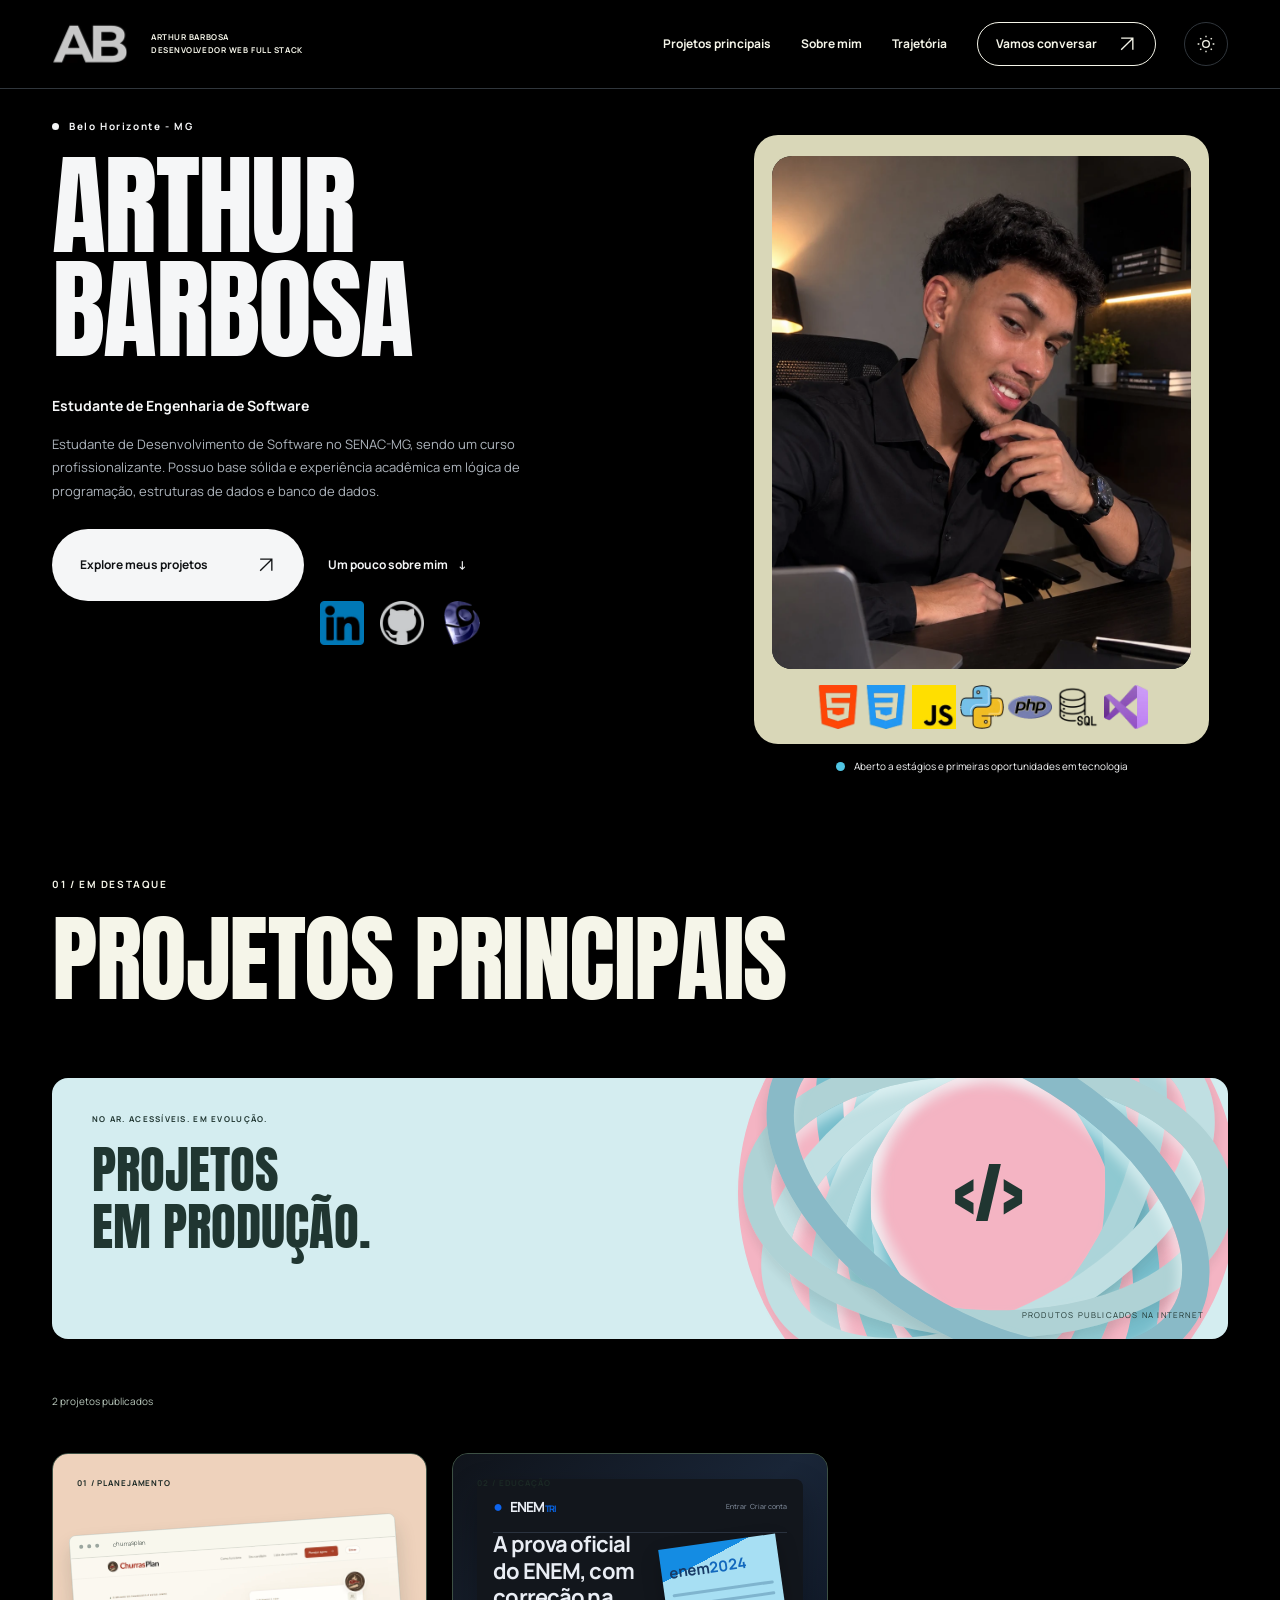
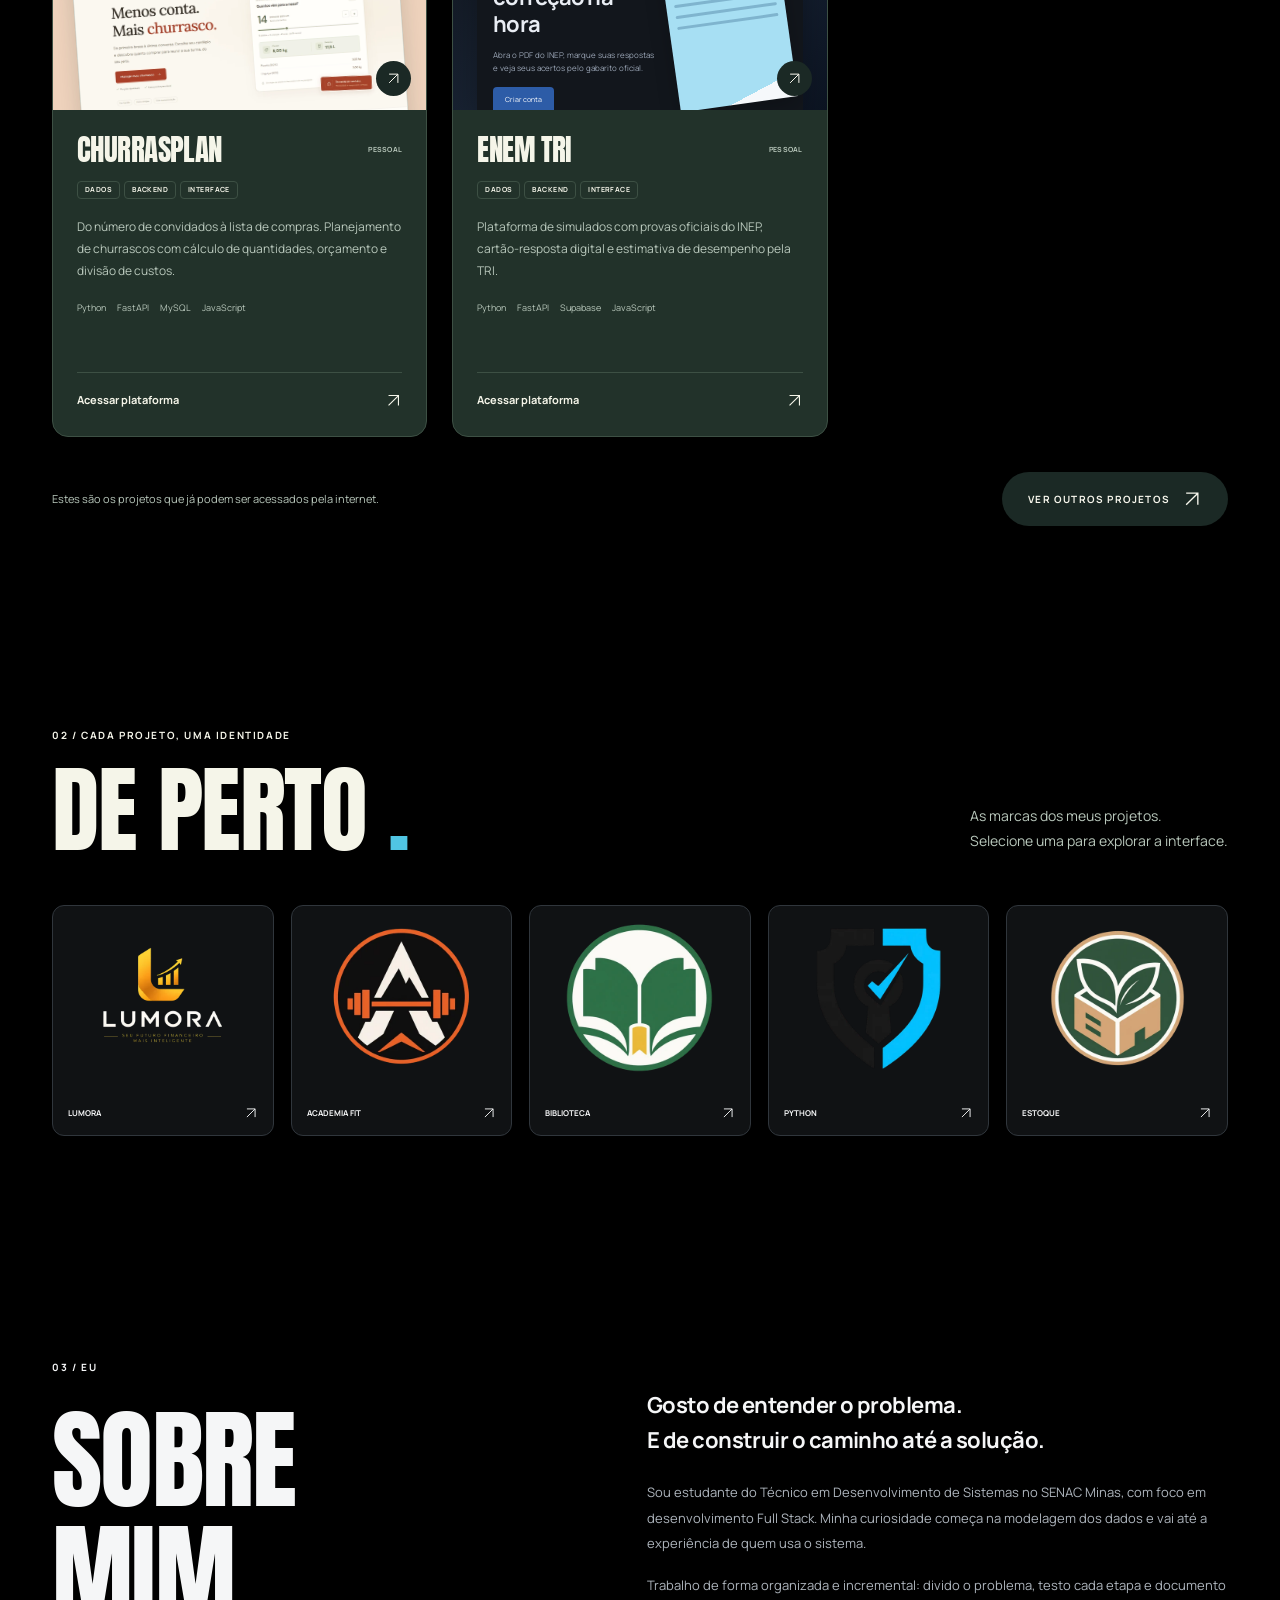
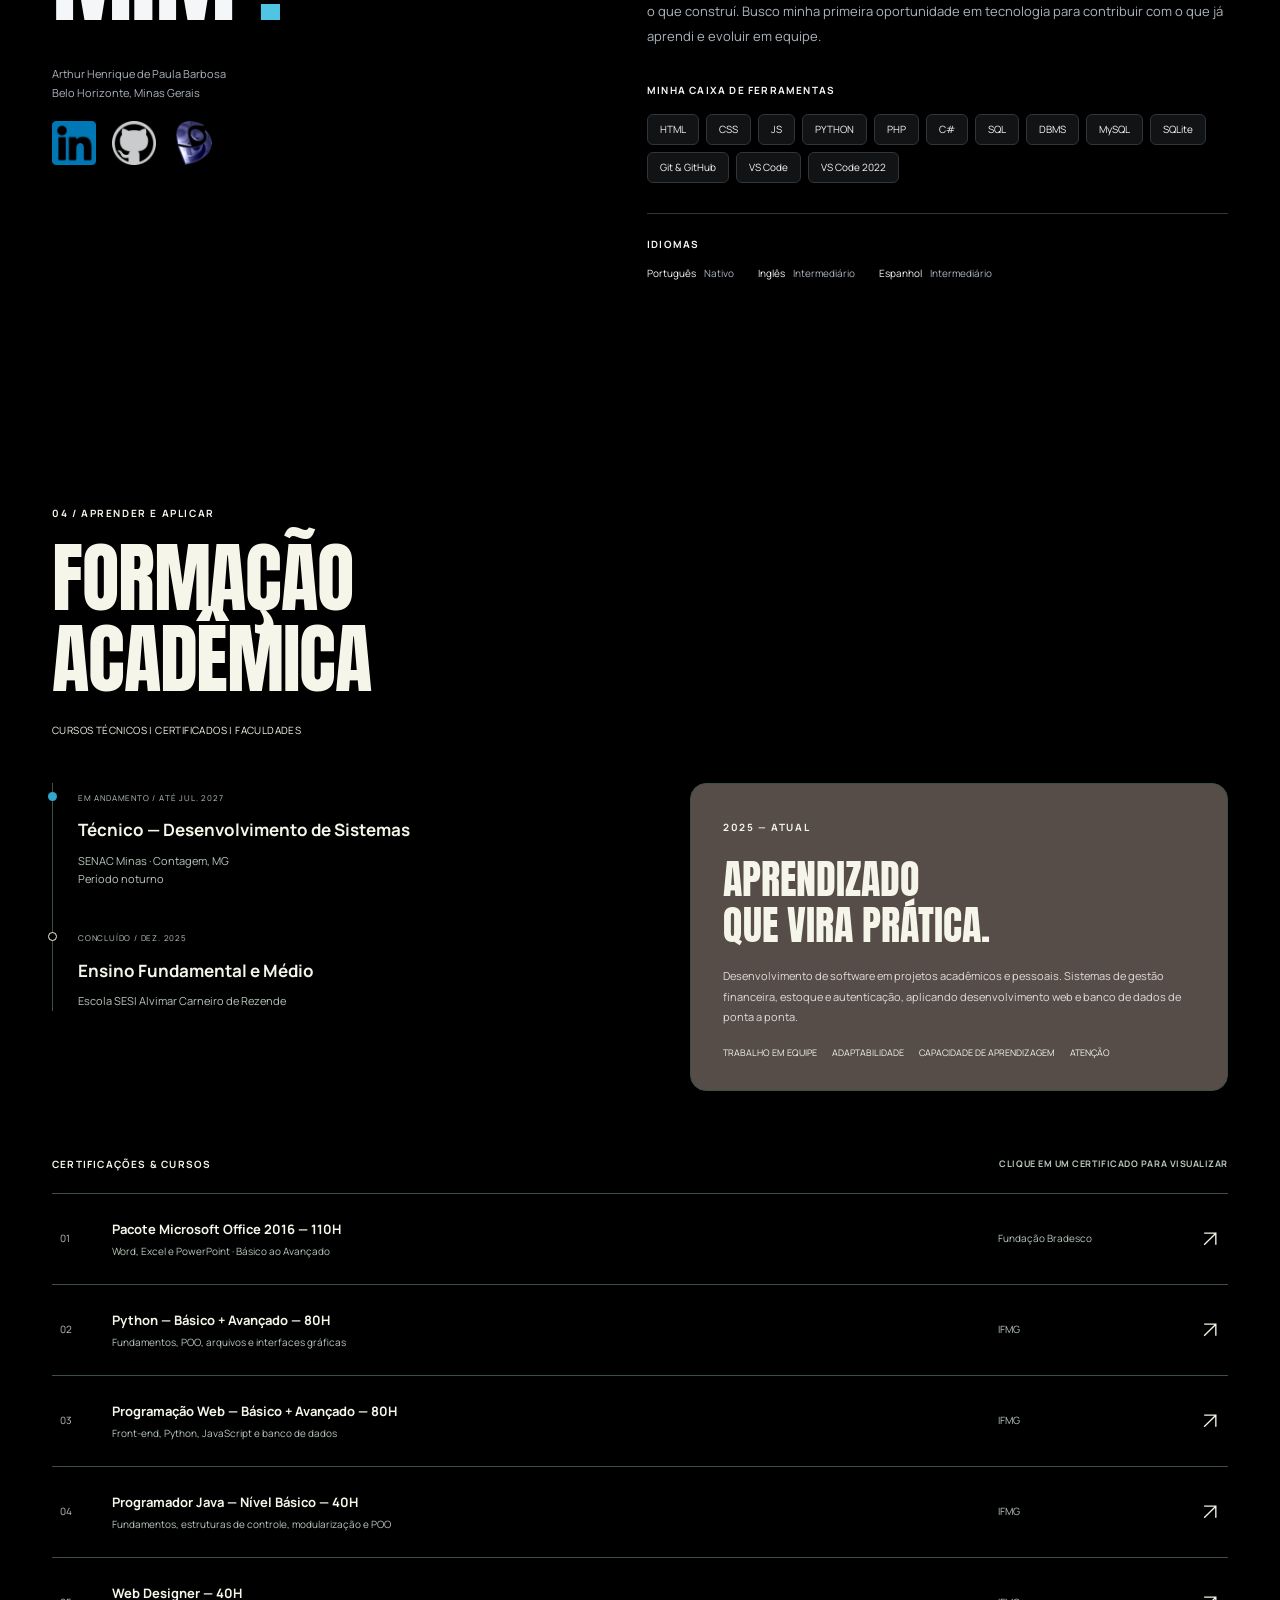
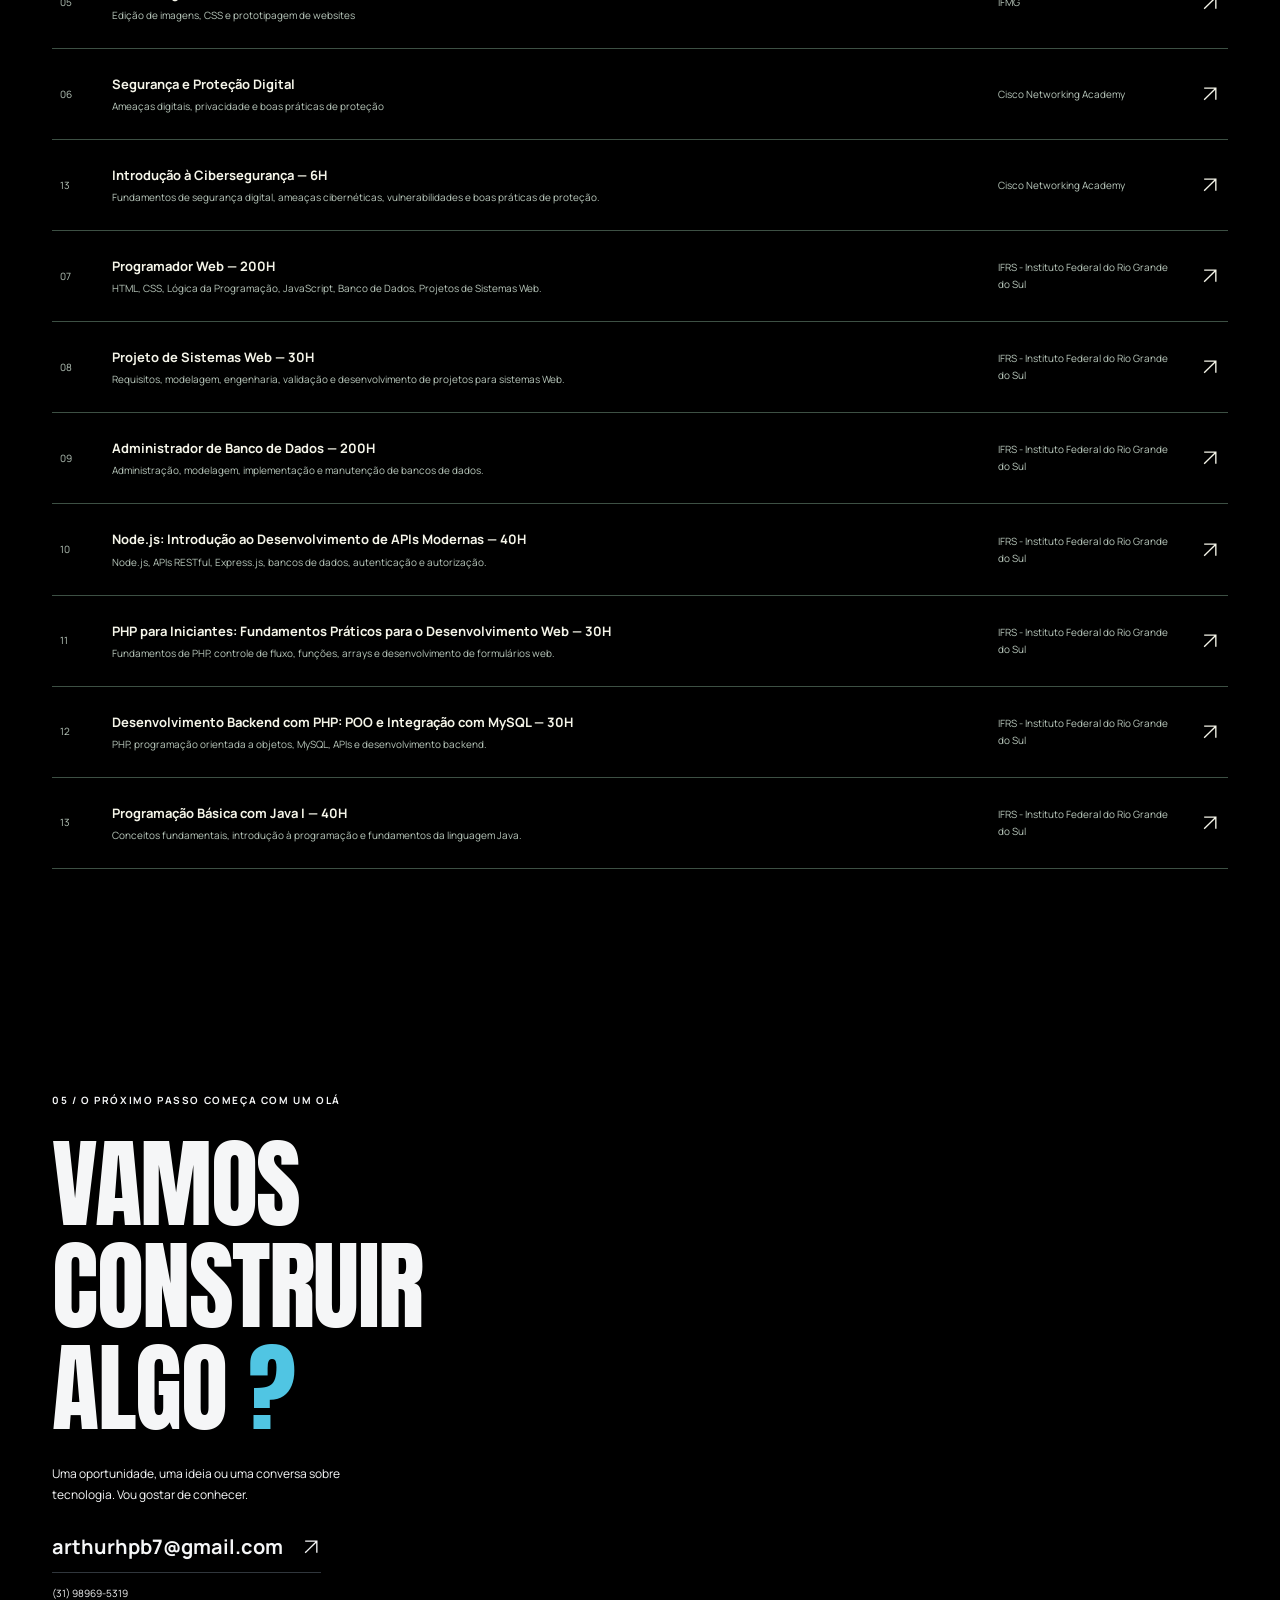
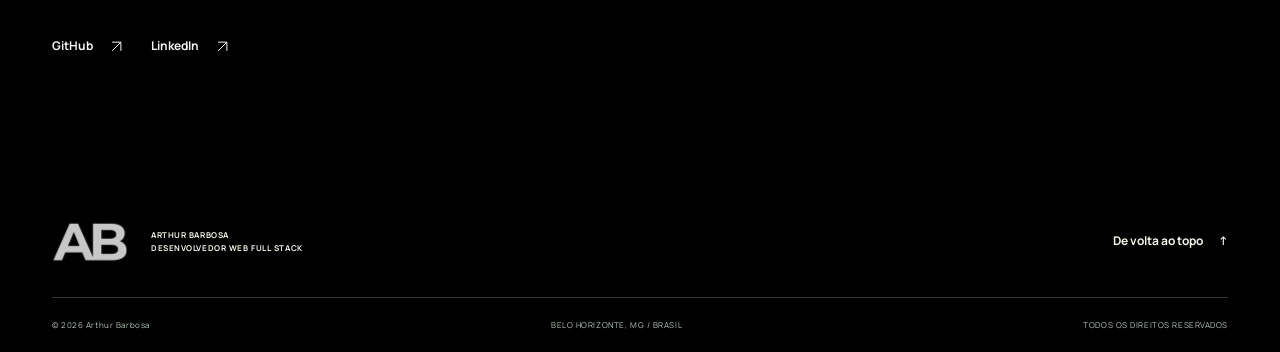
==== commit 81a7c8d7: "Ajusta acesso direto ao ChurrasPlan" ====
--- a/index.html
+++ b/index.html
@@ -208,11 +208,10 @@
   <div class="projects-grid" id="projetosGrid"><article class="project-card" data-categories="web python dados">
             <a
               class="project-cover project-cover--churras"
-              href="assets/img/optimized/churrasplan.webp"
-              data-gallery-item
-              data-title="ChurrasPlan — página inicial"
-              data-image="assets/img/optimized/churrasplan.webp"
-              aria-label="Ampliar tela do ChurrasPlan"
+              href="https://churrasplan.vercel.app"
+              target="_blank"
+              rel="noopener noreferrer"
+              aria-label="Acessar ChurrasPlan"
             >
               <span class="project-cover__index">01 / PLANEJAMENTO</span>
               <div class="browser-frame">
--- a/css/style.css
+++ b/css/style.css
@@ -2148,3 +2148,29 @@
     animation-iteration-count: 1 !important;
   }
 }
+
+
+/* Projetos publicados e página de repositórios */
+.projects-all-button { min-height: 54px; padding: 0 26px; display: inline-flex; align-items: center; gap: 12px; font-size: 10px; letter-spacing: .12em; font-weight: 800; }
+.project-cover--enemtri { background: linear-gradient(135deg,#10141b,#1a2638 55%,#0c1422); padding: 25px 24px 0; }
+body[data-theme="light"] .project-cover--enemtri { background: linear-gradient(135deg,#f3f5f8,#e6edf8 55%,#d9e5f8); }
+.enemtri-preview { height: 100%; width: 100%; overflow: hidden; border-radius: 8px 8px 0 0; background: #12161c; color: #e9edf4; box-shadow: 0 12px 30px rgba(0,0,0,.28); padding: 14px 16px; }
+body[data-theme="light"] .enemtri-preview { background: #fbfaf8; color: #202832; box-shadow: 0 12px 30px rgba(20,35,60,.12); }
+.enemtri-preview__top { display:flex; align-items:center; gap:7px; font-size:12px; border-bottom:1px solid rgba(130,150,180,.22); padding-bottom:12px; }
+.enemtri-mark { color:#0d64ed; font-size:16px; }
+.enemtri-preview__top strong { font-size:14px; letter-spacing:-.06em; }.enemtri-preview__top strong span { color:#0868ed; font-size:9px; }
+.enemtri-preview__top small { margin-left:auto; color:#8e9aab; font-size:7px; }
+.enemtri-preview__content { display:grid; grid-template-columns:1fr .72fr; gap:12px; align-items:center; height:calc(100% - 34px); }
+.enemtri-preview__content b { font-size:clamp(13px,2vw,22px); line-height:1.08; letter-spacing:-.04em; }
+.enemtri-preview__content p { max-width:230px; color:#9aa5b5; font-size:8px; line-height:1.55; margin:10px 0; }
+body[data-theme="light"] .enemtri-preview__content p { color:#657184; }
+.enemtri-preview__button { display:inline-block; padding:7px 12px; border-radius:4px; background:#2d5ca7; color:white; font-size:7px; }
+.enemtri-preview__paper { aspect-ratio: .72; transform:rotate(-8deg); background:linear-gradient(160deg,#148ce3 0 16%,#a7dff3 16% 88%,#f6f8fb 88%); color:#173a65; padding:12px 8px; box-shadow:0 8px 20px rgba(0,0,0,.22); }
+.enemtri-preview__paper strong { font-size:15px; display:block; }.enemtri-preview__paper strong span { color:#1268bd; }
+.enemtri-preview__paper i { display:block; height:3px; background:rgba(24,70,110,.28); margin-top:8px; border-radius:4px; }
+.enemtri-logo { width:min(100%,420px); height:auto; display:block; }
+.enemtri-logo__enem { font:900 66px Arial,sans-serif; fill:var(--text); letter-spacing:-5px; }
+.enemtri-logo__tri { font:900 34px Arial,sans-serif; fill:#0868ed; }
+.enemtri-logo__head { fill:#0a2a58; stroke:var(--text); stroke-width:4; }
+.enemtri-logo__mark { fill:#0868ed; }.enemtri-logo__green { fill:#20ad87; }
+@media (max-width:700px) { .projects-all-button { width:100%; justify-content:center; } .enemtri-preview { padding:10px; } .enemtri-preview__top small { display:none; } }
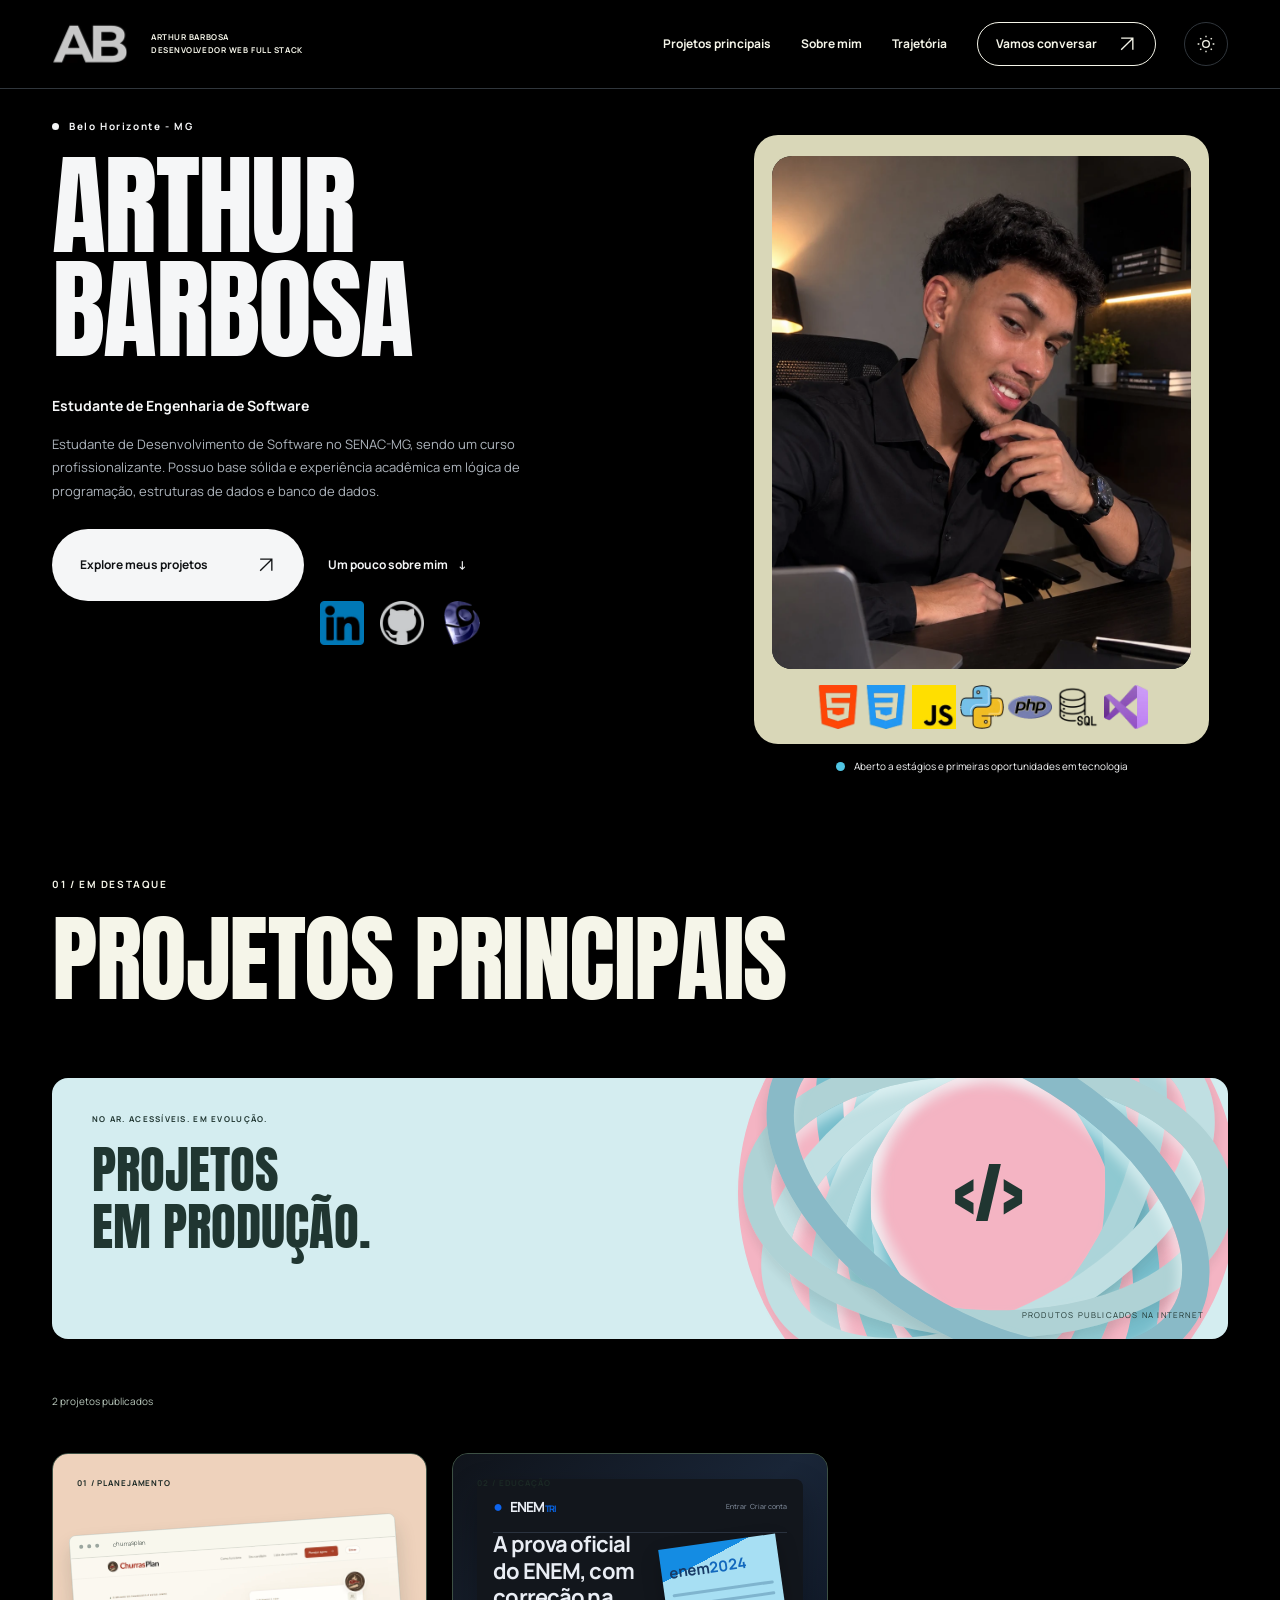
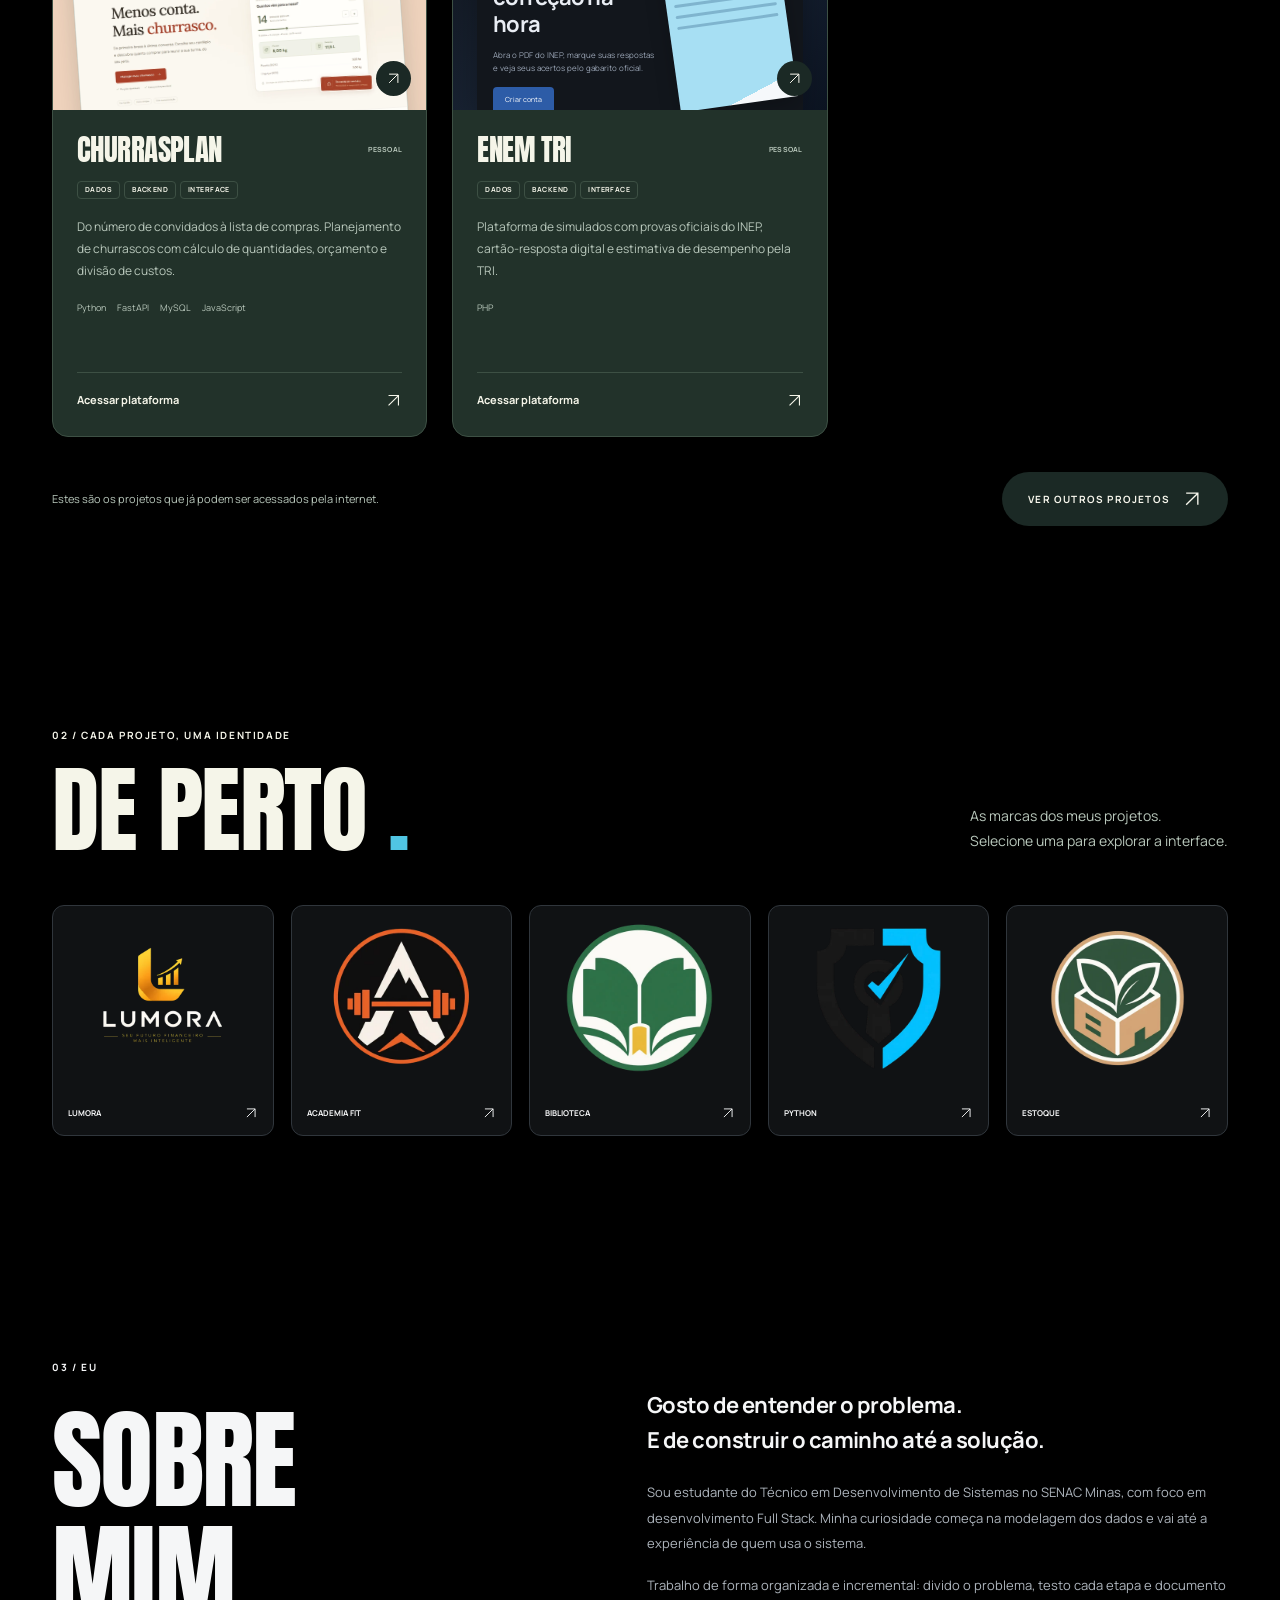
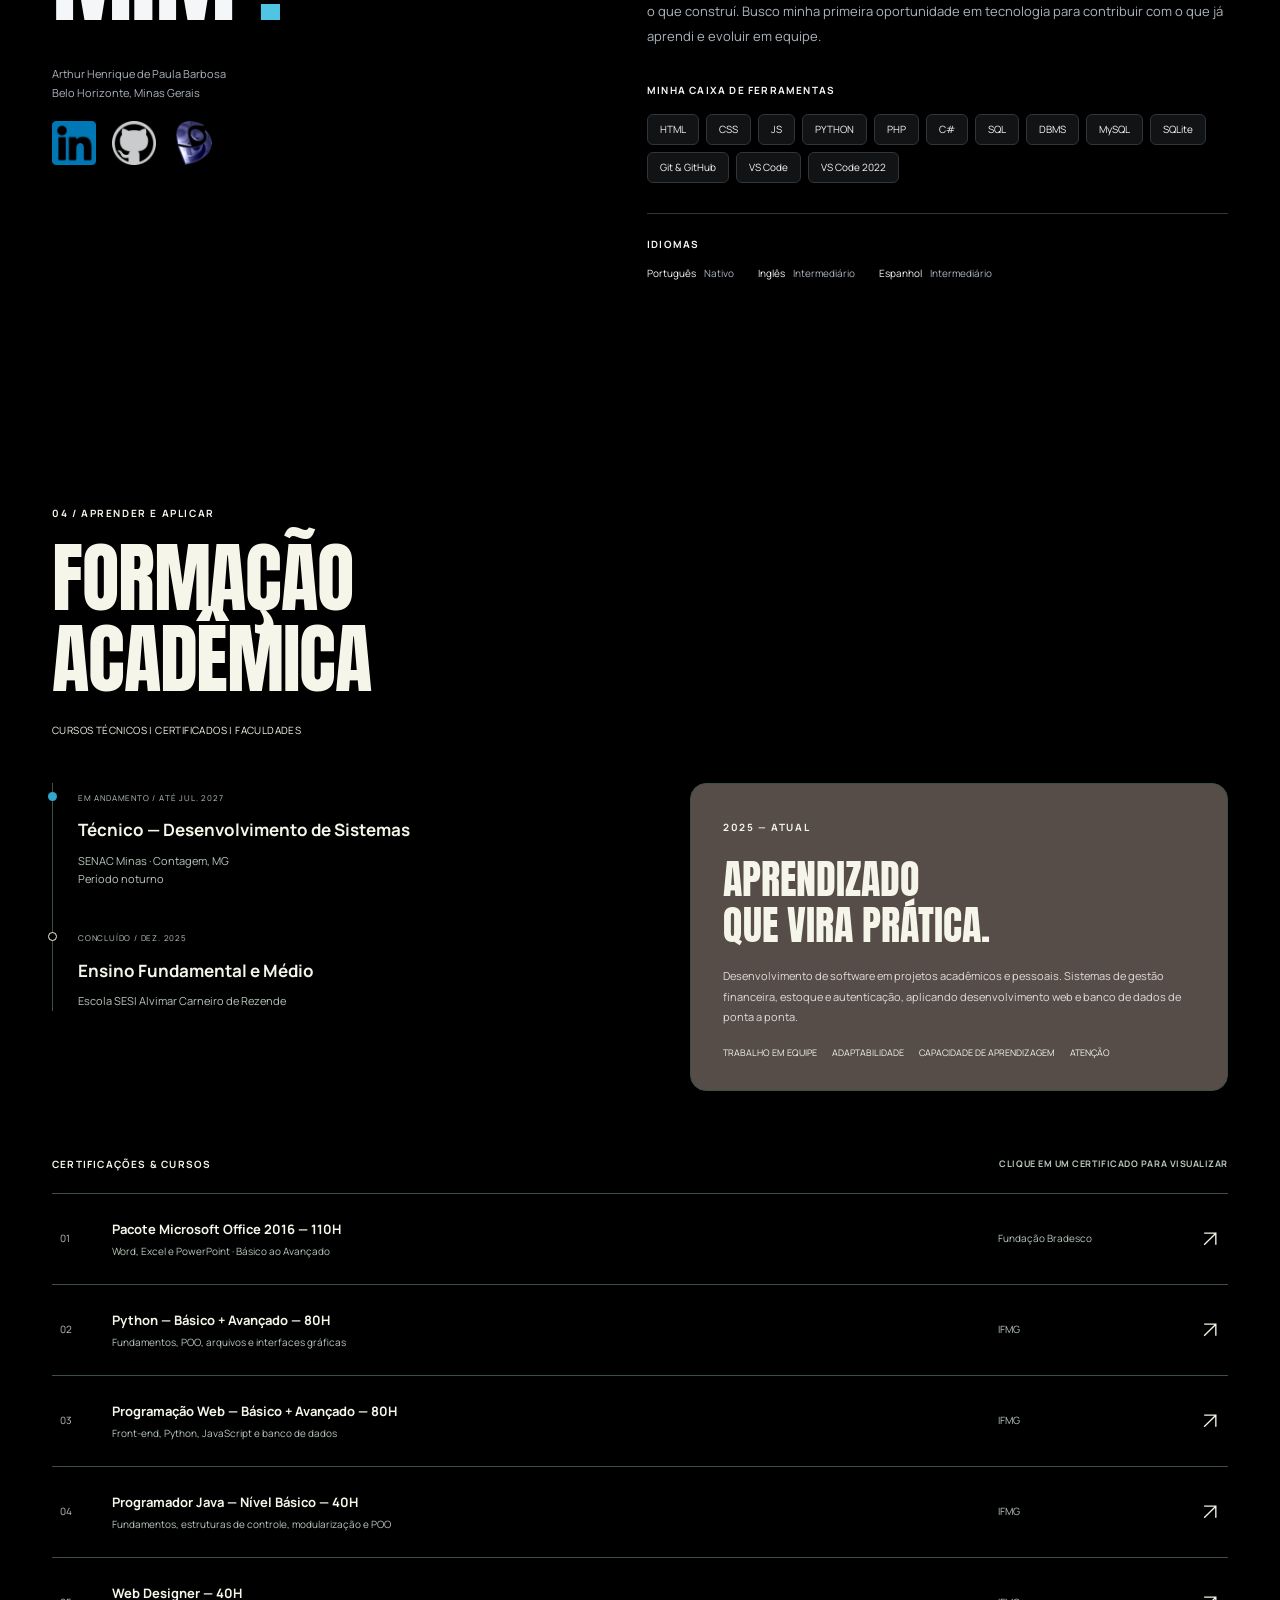
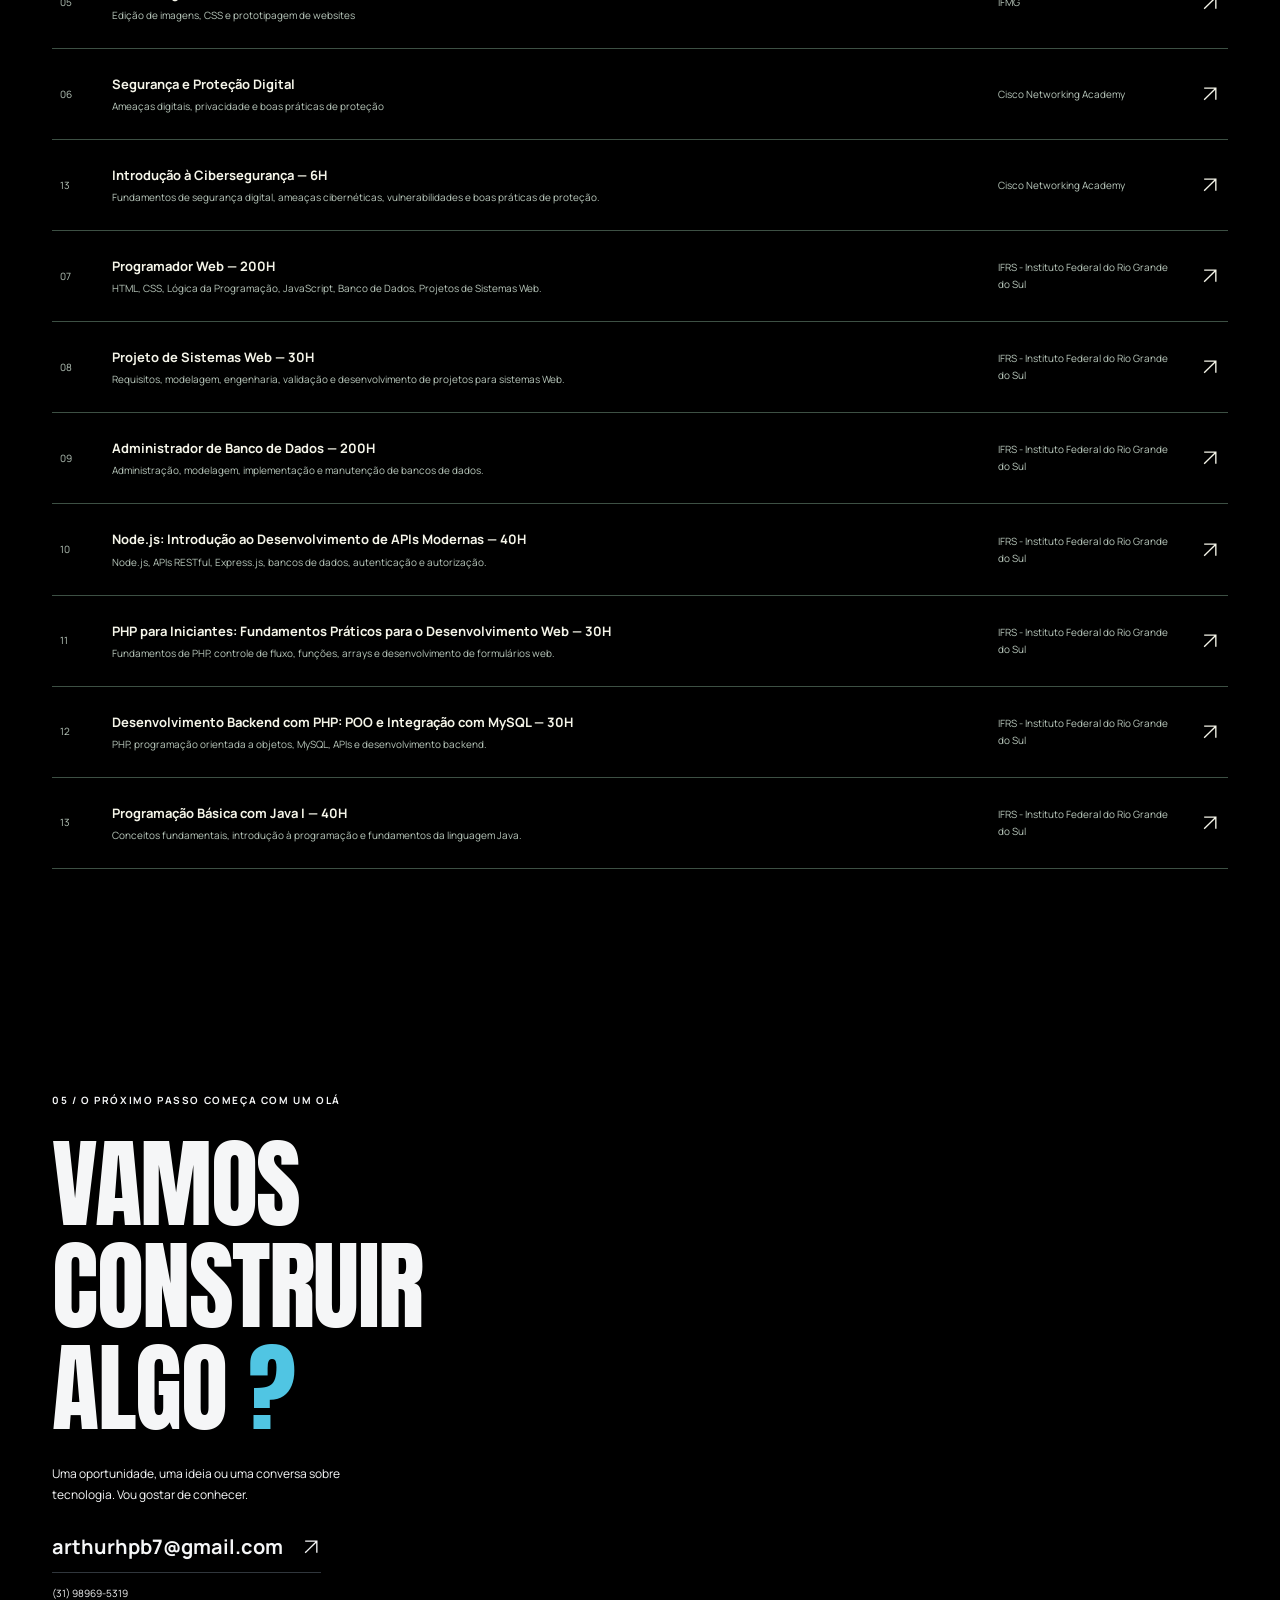
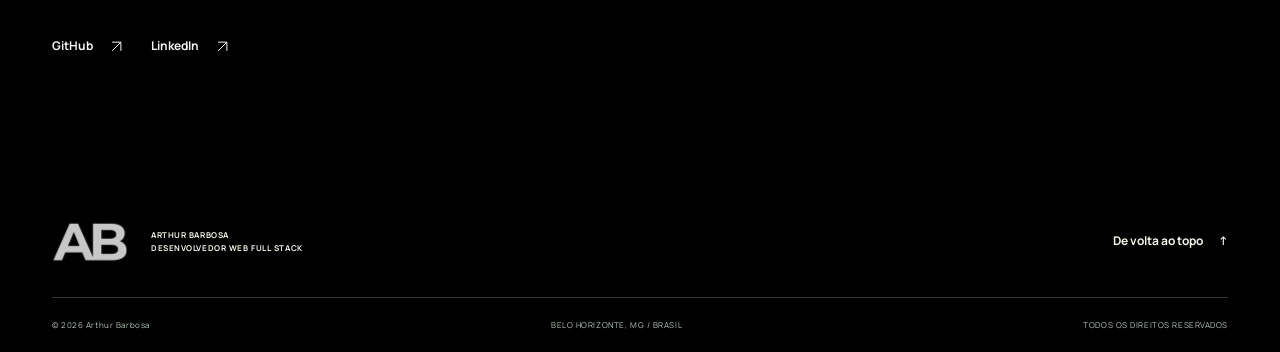
==== commit 38c77d5a: "Corrige tecnologia do ENEM TRI para PHP" ====
--- a/index.html
+++ b/index.html
@@ -280,7 +280,7 @@
     <div class="project-card__heading"><h3>ENEM TRI</h3><span class="project-type">PESSOAL</span></div>
     <div class="scope" aria-label="Camadas do projeto"><span>Dados</span><span>Backend</span><span>Interface</span></div>
     <p>Plataforma de simulados com provas oficiais do INEP, cartão-resposta digital e estimativa de desempenho pela TRI.</p>
-    <ul class="tags" aria-label="Tecnologias"><li>Python</li><li>FastAPI</li><li>Supabase</li><li>JavaScript</li></ul>
+    <ul class="tags" aria-label="Tecnologia"><li>PHP</li></ul>
     <a class="project-link" href="https://enemtri.onrender.com" target="_blank" rel="noopener noreferrer">Acessar plataforma <svg class="icon" aria-hidden="true"><use href="#arrow-up-right" /></svg></a>
   </div>
 </article></div>
--- a/css/style.css
+++ b/css/style.css
@@ -2174,3 +2174,5 @@
 .enemtri-logo__head { fill:#0a2a58; stroke:var(--text); stroke-width:4; }
 .enemtri-logo__mark { fill:#0868ed; }.enemtri-logo__green { fill:#20ad87; }
 @media (max-width:700px) { .projects-all-button { width:100%; justify-content:center; } .enemtri-preview { padding:10px; } .enemtri-preview__top small { display:none; } }
+
+.enemtri-mini-logo{width:104px;height:auto;display:block;overflow:visible}.enemtri-mini-logo__enem{font:900 27px Arial,sans-serif;fill:var(--text);letter-spacing:-2px}.enemtri-mini-logo__tri{font:900 14px Arial,sans-serif;fill:#0868ed}
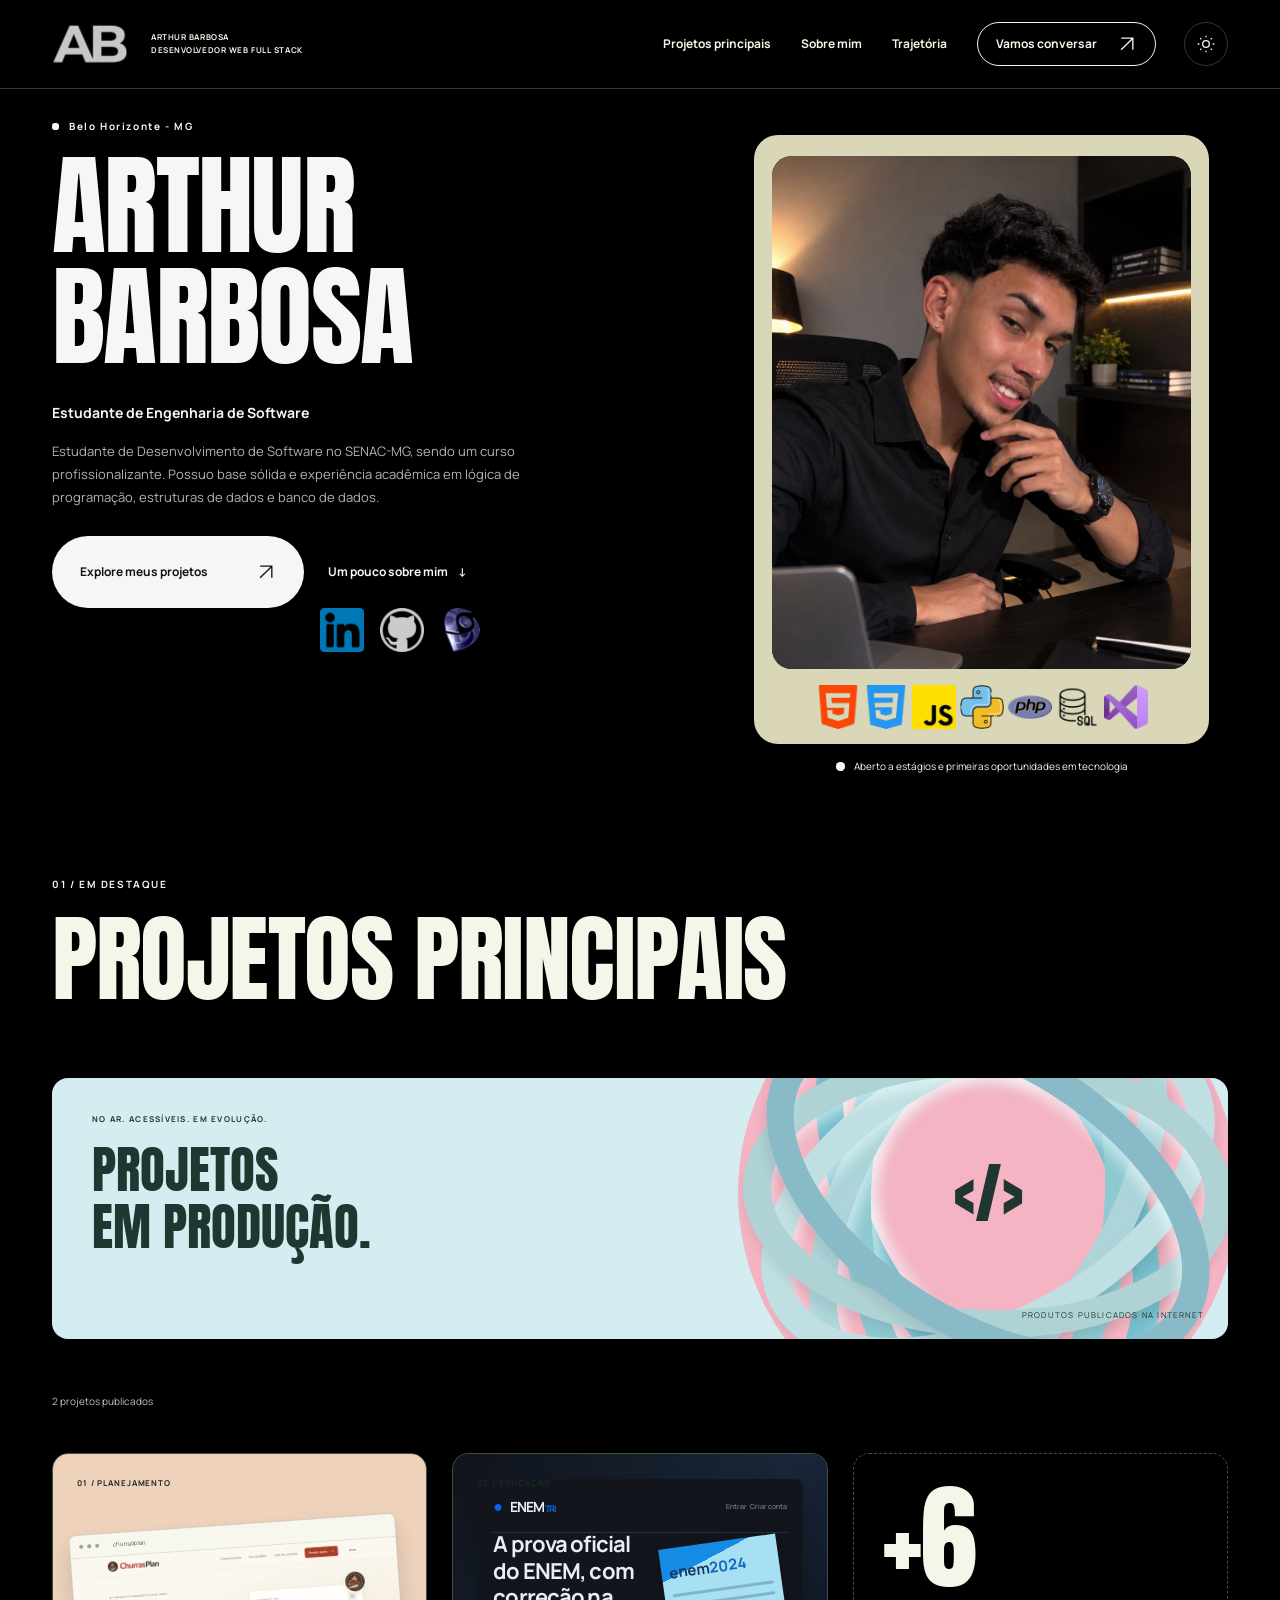
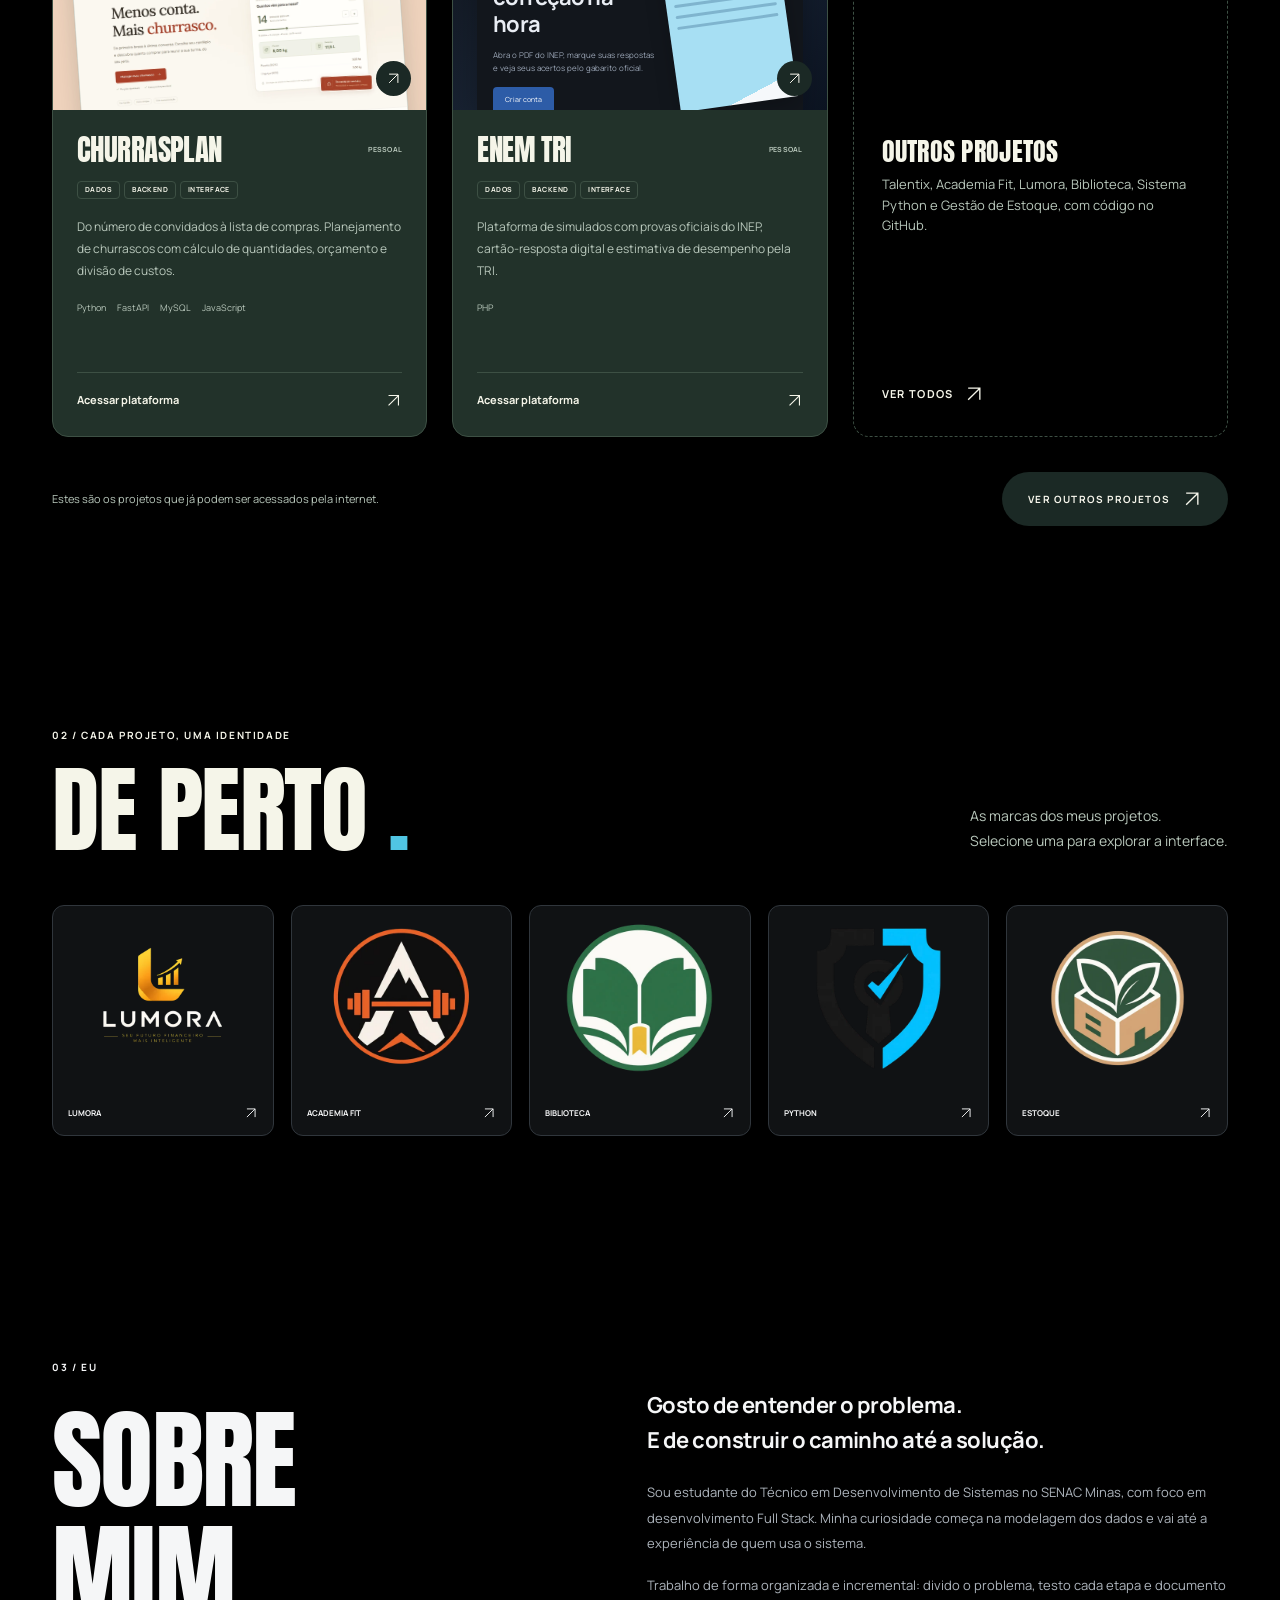
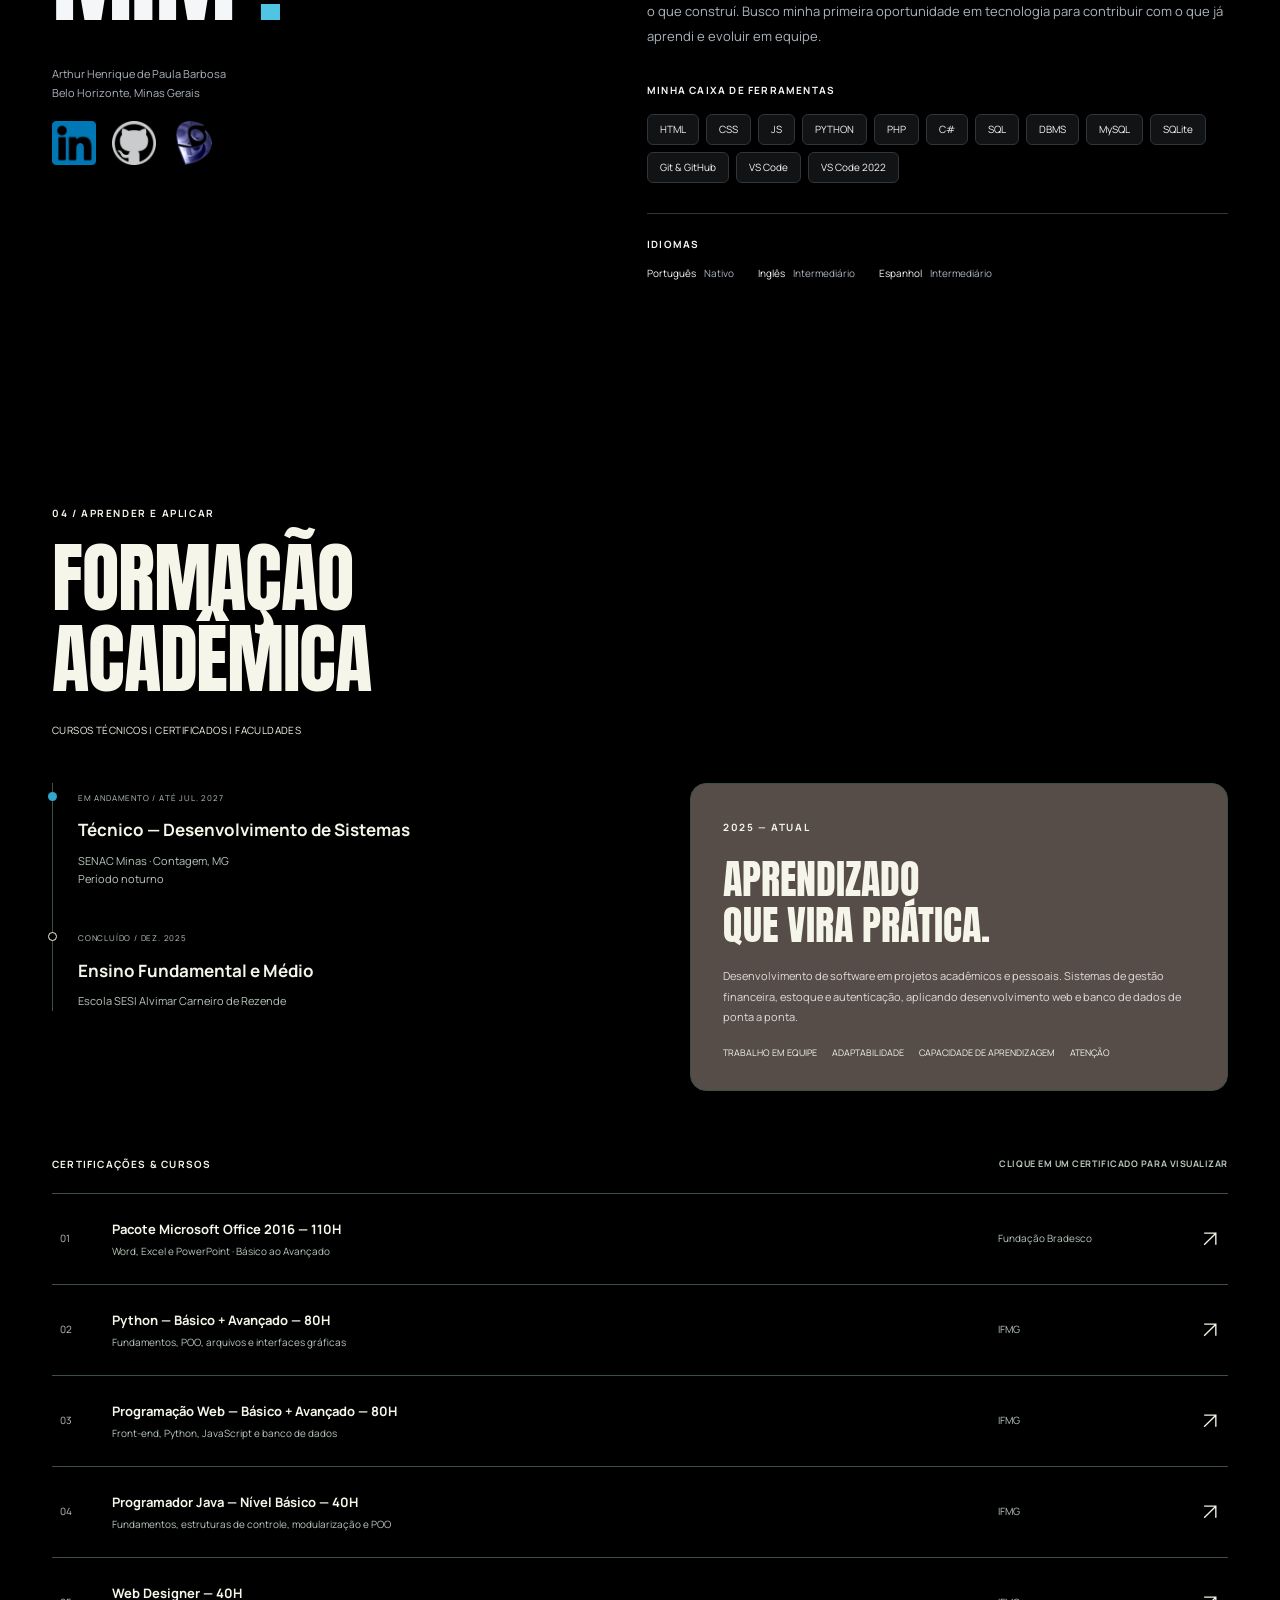
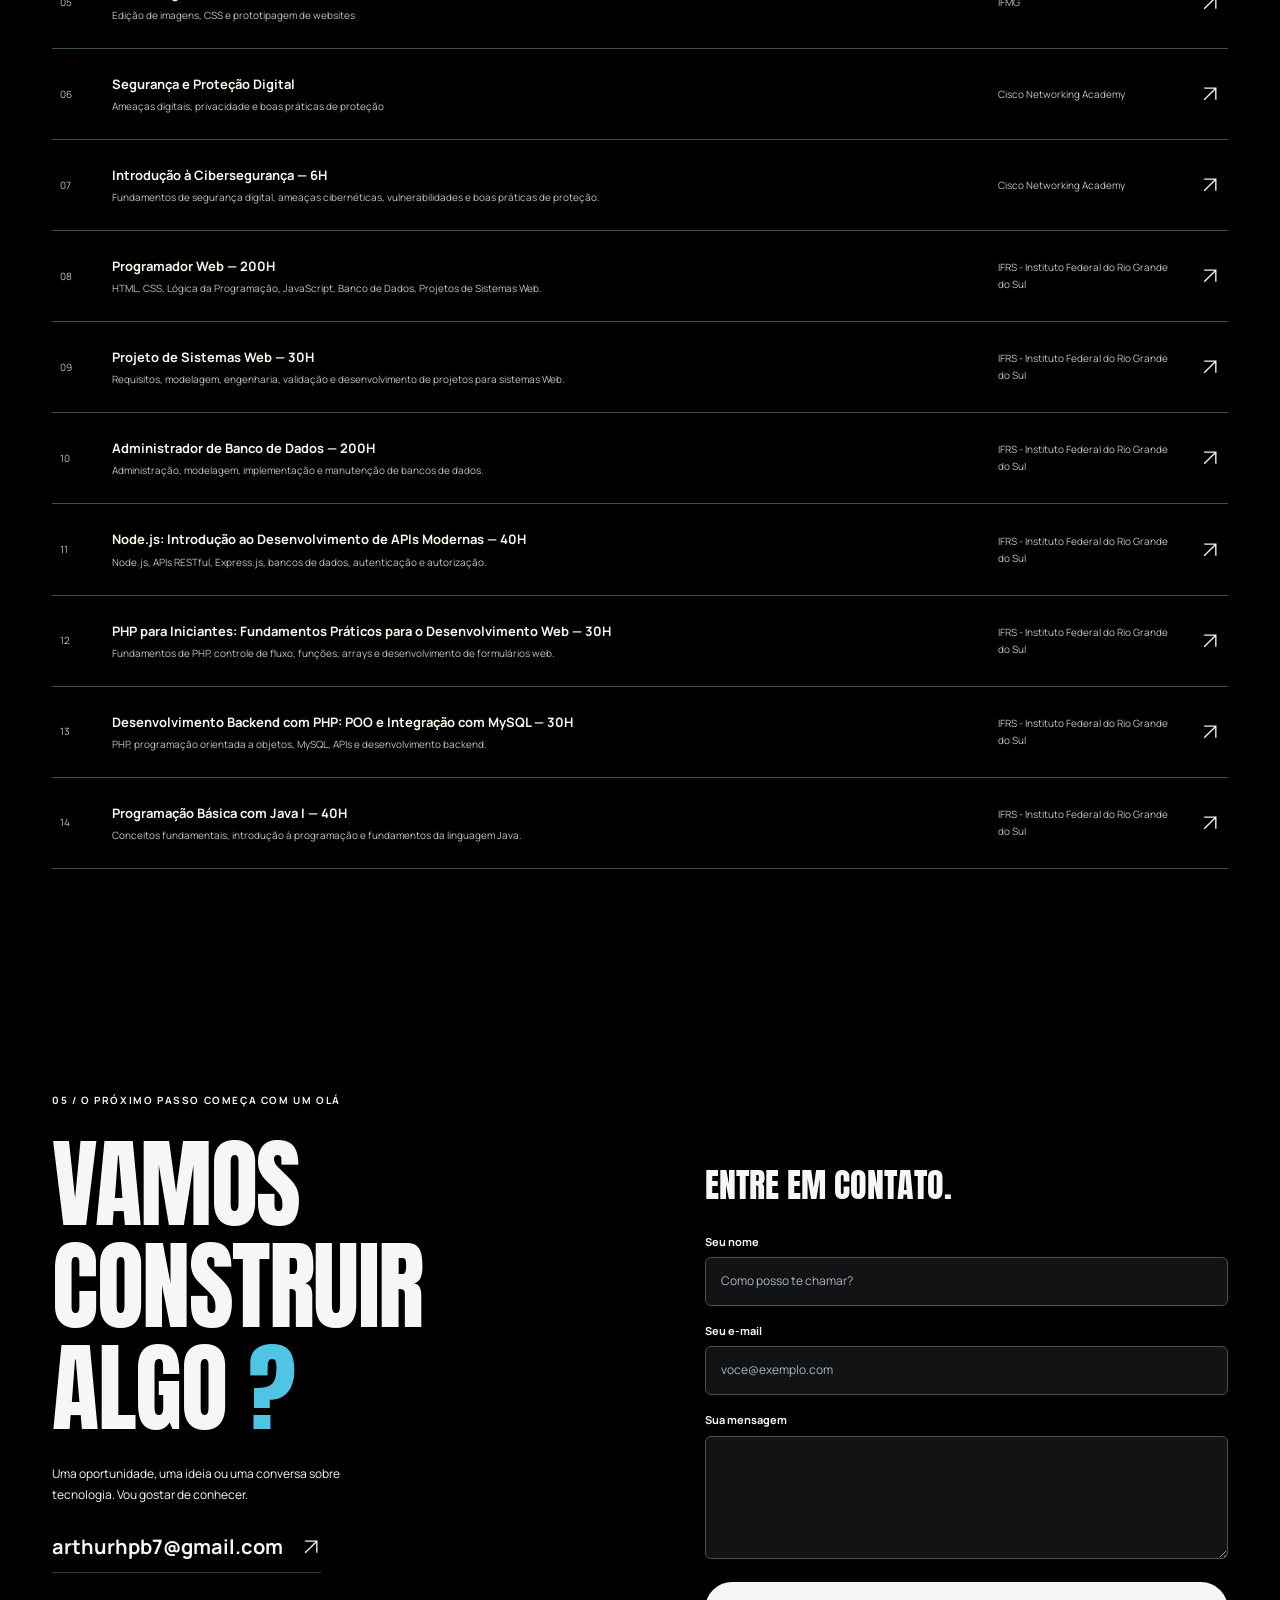
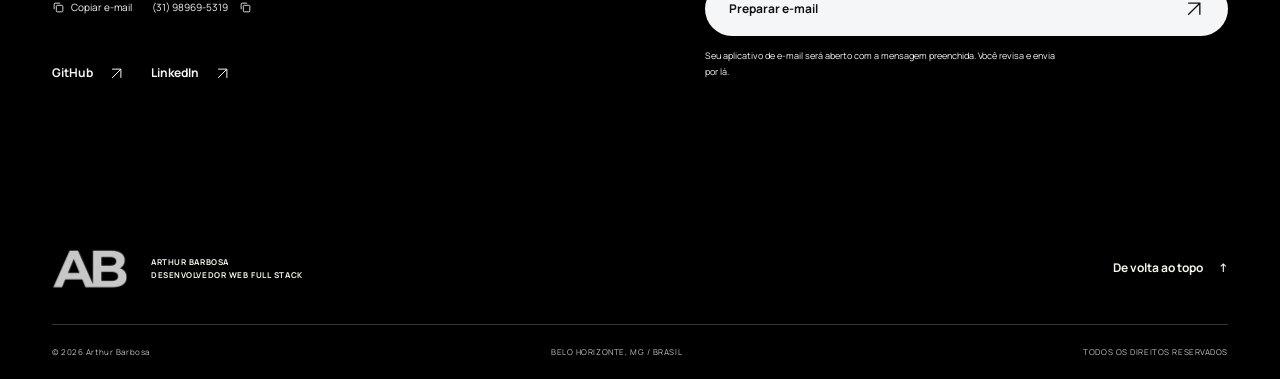
==== commit 8eebbeb2: "Adiciona animações e corrige scripts do portfólio - Corrige o script.js, que parava em initFilters (" ====
--- a/index.html
+++ b/index.html
@@ -23,10 +23,10 @@
     />
     <meta property="og:image:alt" content="Arthur Henrique de Paula Barbosa" />
     <link rel="canonical" href="https://arthurhenrique-eng.github.io/" />
-    <link rel="icon" href="/DOCS/iconArthurHenrique-eng.svg" type="image/png" />
+    <link rel="icon" href="DOCS/iconArthurHenrique-eng.svg" type="image/svg+xml" />
     <link rel="preload" href="assets/fonts/anton-regular.ttf" as="font" type="font/ttf" crossorigin />
     <link rel="preload" href="assets/fonts/manrope-regular.ttf" as="font" type="font/ttf" crossorigin />
-    <link rel="stylesheet" href="css/style.css?v=20261122-projetos" />
+    <link rel="stylesheet" href="css/style.css?v=20261122-animacoes" />
   </head>
   <body data-theme="dark">
     <a class="skip-link" href="#conteudo">Pular para o conteúdo</a>
@@ -109,9 +109,8 @@
               Belo Horizonte - MG
             </p>
             <h1 id="heroTitle">
-              ARTHUR
-              <br />
-              BARBOSA
+              <span class="hero__line"><span>ARTHUR</span></span>
+              <span class="hero__line"><span>BARBOSA</span></span>
             </h1>
             <p class="hero__role">Estudante de Engenharia de Software</p>
             <p class="hero__description">
@@ -148,8 +147,8 @@
               </a>
               <span class="profile-socials__lattes">
 
-                <a href="http://lattes.cnpq.br/7321023170995883">
-                <img src="DOCS/lattes.webp" width="37" height="44" alt="Currículo Lattes" />
+                <a href="http://lattes.cnpq.br/7321023170995883" target="_blank" rel="noopener noreferrer" aria-label="Currículo Lattes de Arthur Barbosa">
+                <img src="DOCS/lattes.webp" width="37" height="44" alt="" />
                 </a>
               </span>
             </div>
@@ -256,7 +255,7 @@
               </ul>
               <a
                 class="project-link"
-                href="https://churrasplan.vercel.app" target="_blank" rel="noopener noreferrer"
+                href="https://churrasplan.vercel.app"
                 target="_blank"
                 rel="noopener noreferrer"
               >
@@ -283,7 +282,15 @@
     <ul class="tags" aria-label="Tecnologia"><li>PHP</li></ul>
     <a class="project-link" href="https://enemtri.onrender.com" target="_blank" rel="noopener noreferrer">Acessar plataforma <svg class="icon" aria-hidden="true"><use href="#arrow-up-right" /></svg></a>
   </div>
-</article></div>
+</article>
+  <a class="project-card project-card--more" href="projetos.html">
+    <span class="project-more__count" aria-hidden="true">+6</span>
+    <span class="project-more__text">
+      <strong>OUTROS PROJETOS</strong>
+      Talentix, Academia Fit, Lumora, Biblioteca, Sistema Python e Gestão de Estoque, com código no GitHub.
+    </span>
+    <span class="project-more__cta">Ver todos <svg class="icon" aria-hidden="true"><use href="#arrow-up-right" /></svg></span>
+  </a></div>
   <div class="projects-bottom"><p>Estes são os projetos que já podem ser acessados pela internet.</p><a class="button button--ink projects-all-button" href="projetos.html">VER OUTROS PROJETOS <svg class="icon" aria-hidden="true"><use href="#arrow-up-right" /></svg></a></div>
 </section>
 <section id="galeria" class="gallery section" aria-labelledby="galleryTitle">
@@ -414,8 +421,8 @@
                 <img src="DOCS/GITHUB.webp" width="44" height="44" alt="" />
               </a>
               <span class="profile-socials__lattes">
-                <a href="http://lattes.cnpq.br/7321023170995883">
-                <img src="DOCS/lattes.webp" width="37" height="44" alt="Currículo Lattes" />
+                <a href="http://lattes.cnpq.br/7321023170995883" target="_blank" rel="noopener noreferrer" aria-label="Currículo Lattes de Arthur Barbosa">
+                <img src="DOCS/lattes.webp" width="37" height="44" alt="" />
                 </a>
               </span>
             </div>
@@ -628,7 +635,7 @@
               data-image="assets/img/certificados/cybersecurity-basico-6h.webp"
               data-linkedin="https://www.linkedin.com/in/arthurhenrique-eng/overlay/Certifications/2059045304/treasury/?profileId=ACoAAFwcKFUB05XuIE0lOlItqPqsEmttSGcpU8s"
             >
-              <span class="cert-number">13</span>
+              <span class="cert-number">07</span>
               <span>
                 <strong>Introdução à Cibersegurança — 6H</strong>
                 <small> Fundamentos de segurança digital, ameaças cibernéticas, vulnerabilidades e boas práticas de proteção.</small>
@@ -647,7 +654,7 @@
                  data-image="assets/img/certificados/programador-web.webp"
                  data-linkedin="https://www.linkedin.com/in/arthurhenrique-eng/details/certifications/"
             >
-              <span class="cert-number">07</span>
+              <span class="cert-number">08</span>
               <span>
                 <strong>Programador Web — 200H</strong>
                 <small>HTML, CSS, Lógica da Programação, JavaScript, Banco de Dados, Projetos de Sistemas Web.</small>
@@ -664,7 +671,7 @@
               data-image="assets/img/certificados/sistemas-web-avancado-30h.webp"
               data-linkedin="https://www.linkedin.com/in/arthurhenrique-eng/details/certifications/"
             >
-              <span class="cert-number">08</span>
+              <span class="cert-number">09</span>
               <span>
                 <strong>Projeto de Sistemas Web — 30H</strong>
                 <small>Requisitos, modelagem, engenharia, validação e desenvolvimento de projetos para sistemas Web.</small>
@@ -681,7 +688,7 @@
                  data-image="assets/img/certificados/administrador-de-banco-de-dados.webp"
                  data-linkedin="https://www.linkedin.com/in/arthurhenrique-eng/details/certifications/"
             >
-              <span class="cert-number">09</span>
+              <span class="cert-number">10</span>
               <span>
                 <strong>Administrador de Banco de Dados — 200H</strong>
                 <small>Administração, modelagem, implementação e manutenção de bancos de dados.</small>
@@ -699,7 +706,7 @@
               data-image="assets/img/certificados/nodejs-basico-40h.webp"
               data-linkedin="https://www.linkedin.com/in/arthurhenrique-eng/details/certifications/"
             >
-              <span class="cert-number">10</span>
+              <span class="cert-number">11</span>
               <span>
                 <strong>Node.js: Introdução ao Desenvolvimento de APIs Modernas — 40H</strong>
                   <small>Node.js, APIs RESTful, Express.js, bancos de dados, autenticação e autorização.</small>
@@ -717,7 +724,7 @@
               data-image="assets/img/certificados/php-basico-30h.webp"
               data-linkedin="https://www.linkedin.com/in/arthurhenrique-eng/details/certifications/"
             >
-              <span class="cert-number">11</span>
+              <span class="cert-number">12</span>
               <span>
                 <strong>PHP para Iniciantes: Fundamentos Práticos para o Desenvolvimento Web — 30H</strong>
                 <small>Fundamentos de PHP, controle de fluxo, funções, arrays e desenvolvimento de formulários web.</small>
@@ -735,7 +742,7 @@
               data-image="assets/img/certificados/php-intermediario-30h.webp"
               data-linkedin="https://www.linkedin.com/in/arthurhenrique-eng/details/certifications/"
             >
-            <span class="cert-number">12</span>
+            <span class="cert-number">13</span>
             <span>
               <strong>Desenvolvimento Backend com PHP: POO e Integração com MySQL — 30H</strong>
               <small>PHP, programação orientada a objetos, MySQL, APIs e desenvolvimento backend.</small>
@@ -753,7 +760,7 @@
               data-image="assets/img/certificados/java-i-basico-40h.webp"
               data-linkedin="https://www.linkedin.com/in/arthurhenrique-eng/details/certifications/"
             >
-              <span class="cert-number">13</span>
+              <span class="cert-number">14</span>
               <span>
                 <strong>Programação Básica com Java I — 40H</strong>
                 <small>Conceitos fundamentais, introdução à programação e fundamentos da linguagem Java.</small>
@@ -772,7 +779,7 @@
               //   data-image="assets/img/certificados/NOME-DO-CERTIFICADO.webp"
               //   data-linkedin="LINK_DO_CERTIFICADO_OU_LINKEDIN"
               // >
-              //   <span class="cert-number">07</span>
+              //   <span class="cert-number">15</span>
               //   <span>
               //     <strong>NOME DO CURSO — 00H</strong>
               //     <small>DESCRIÇÃO CURTA DO CONTEÚDO</small>
@@ -994,6 +1001,6 @@
       </div>
     </dialog>
     <p class="toast" id="toast" role="status" aria-live="polite"></p>
-    <script src="js/script.js?v=20261006-certificados"></script>
+    <script src="js/script.js?v=20261122-animacoes"></script>
   </body>
 </html>
--- a/css/style.css
+++ b/css/style.css
@@ -2176,3 +2176,413 @@
 @media (max-width:700px) { .projects-all-button { width:100%; justify-content:center; } .enemtri-preview { padding:10px; } .enemtri-preview__top small { display:none; } }
 
 .enemtri-mini-logo{width:104px;height:auto;display:block;overflow:visible}.enemtri-mini-logo__enem{font:900 27px Arial,sans-serif;fill:var(--text);letter-spacing:-2px}.enemtri-mini-logo__tri{font:900 14px Arial,sans-serif;fill:#0868ed}
+
+/* ==========================================================================
+   Melhorias e animações (nov/2026)
+   Tudo abaixo complementa o visual original; nada acima foi alterado.
+   ========================================================================== */
+
+/* ---------- Barra de progresso de leitura ---------- */
+.scroll-progress {
+  position: fixed;
+  inset: 0 0 auto;
+  z-index: 60;
+  height: 3px;
+  background: linear-gradient(90deg, #77bdcb, #f4b4c3);
+  transform: scaleX(0);
+  transform-origin: 0 50%;
+  pointer-events: none;
+}
+
+/* ---------- Cabeçalho ao rolar ---------- */
+.site-header {
+  transition: box-shadow 0.3s;
+}
+.site-header.is-scrolled {
+  box-shadow: 0 12px 30px #0006;
+}
+.brand__logo img {
+  transition: transform 0.4s cubic-bezier(0.2, 0.8, 0.2, 1);
+}
+.brand:hover .brand__logo img {
+  transform: rotate(-8deg) scale(1.06);
+}
+
+/* ---------- Entrada do topo (uma sequência só, no carregamento) ---------- */
+@keyframes fade-up {
+  from {
+    opacity: 0;
+    transform: translateY(26px);
+  }
+}
+@keyframes line-up {
+  from {
+    transform: translateY(105%);
+  }
+}
+@keyframes frame-in {
+  from {
+    opacity: 0;
+    transform: translateY(40px) scale(0.96) rotate(1.5deg);
+  }
+}
+@keyframes icon-pop {
+  0% {
+    opacity: 0;
+    transform: translateY(14px) scale(0.6);
+  }
+  70% {
+    transform: translateY(-4px) scale(1.08);
+  }
+}
+
+.hero__line {
+  display: block;
+  overflow: hidden;
+  /* Folga para o topo e a base das letras da Anton não serem cortados. */
+  padding-block: 0.06em;
+  margin-block: -0.06em;
+}
+.hero__line > span {
+  display: block;
+  animation: line-up 1s cubic-bezier(0.2, 0.8, 0.2, 1) 0.15s backwards;
+}
+.hero__line + .hero__line > span {
+  animation-delay: 0.27s;
+}
+.hero .eyebrow {
+  animation: fade-up 0.7s ease-out backwards;
+}
+.hero__role {
+  animation: fade-up 0.7s ease-out 0.45s backwards;
+}
+.hero__description {
+  animation: fade-up 0.7s ease-out 0.55s backwards;
+}
+.hero__actions {
+  animation: fade-up 0.7s ease-out 0.65s backwards;
+}
+.hero__copy .profile-socials {
+  animation: fade-up 0.7s ease-out 0.75s backwards;
+}
+.hero__frame {
+  animation: frame-in 1.1s cubic-bezier(0.2, 0.8, 0.2, 1) 0.2s backwards;
+}
+.hero__availability {
+  animation: fade-up 0.7s ease-out 1.25s backwards;
+}
+.hero__technologies li {
+  animation: icon-pop 0.55s cubic-bezier(0.2, 0.8, 0.2, 1) backwards;
+}
+.hero__technologies li:nth-child(1) { animation-delay: 0.8s; }
+.hero__technologies li:nth-child(2) { animation-delay: 0.86s; }
+.hero__technologies li:nth-child(3) { animation-delay: 0.92s; }
+.hero__technologies li:nth-child(4) { animation-delay: 0.98s; }
+.hero__technologies li:nth-child(5) { animation-delay: 1.04s; }
+.hero__technologies li:nth-child(6) { animation-delay: 1.1s; }
+.hero__technologies li:nth-child(7) { animation-delay: 1.16s; }
+
+/* Ícones de tecnologia pulam ao passar o mouse */
+.hero__technologies img {
+  transition: transform 0.35s cubic-bezier(0.3, 1.6, 0.5, 1);
+}
+.hero__technologies li:hover img {
+  transform: translateY(-7px) rotate(-6deg) scale(1.08);
+}
+
+/* Inclinação 3D da foto (controlada pelo JS só em mouse) */
+.hero__frame {
+  transform: perspective(900px) rotateX(var(--tilt-x, 0deg)) rotateY(var(--tilt-y, 0deg));
+  transition: transform 0.25s ease-out, box-shadow 0.3s;
+  will-change: transform;
+}
+.hero__frame:hover {
+  box-shadow: 0 30px 60px -25px #000c;
+}
+.hero__portrait {
+  transition: transform 0.6s cubic-bezier(0.2, 0.8, 0.2, 1);
+}
+.hero__frame:hover .hero__portrait {
+  transform: scale(1.02);
+}
+
+/* ---------- Ponto de status pulsando ---------- */
+.status-dot {
+  position: relative;
+}
+.status-dot::after {
+  content: "";
+  position: absolute;
+  inset: 0;
+  border-radius: 50%;
+  background: currentColor;
+  animation: dot-ping 2.2s cubic-bezier(0, 0, 0.2, 1) infinite;
+}
+@keyframes dot-ping {
+  75%,
+  100% {
+    transform: scale(3);
+    opacity: 0;
+  }
+}
+
+/* ---------- Ponto dos títulos piscando como cursor ---------- */
+.title-dot {
+  animation: cursor-blink 1.1s steps(1, end) infinite;
+}
+@keyframes cursor-blink {
+  50% {
+    opacity: 0;
+  }
+}
+
+/* ---------- Órbitas girando devagar ---------- */
+.orbit-art {
+  animation: orbit-spin 60s linear infinite;
+}
+.orbit-art > span {
+  animation: orbit-counter 60s linear infinite;
+}
+@keyframes orbit-spin {
+  from {
+    transform: rotate(-28deg);
+  }
+  to {
+    transform: rotate(332deg);
+  }
+}
+@keyframes orbit-counter {
+  from {
+    transform: rotate(28deg);
+  }
+  to {
+    transform: rotate(-332deg);
+  }
+}
+.project-manifesto:hover .orbit-art,
+.project-manifesto:hover .orbit-art > span {
+  animation-duration: 14s;
+}
+
+/* ---------- Revelar ao rolar (classes aplicadas pelo JS) ---------- */
+.reveal {
+  opacity: 0;
+  transition:
+    opacity 0.8s ease-out,
+    transform 0.8s cubic-bezier(0.2, 0.8, 0.2, 1);
+  transition-delay: var(--reveal-delay, 0ms);
+}
+.reveal--up {
+  transform: translateY(40px);
+}
+.reveal--pop {
+  transform: translateY(24px) scale(0.9);
+}
+.reveal--side {
+  transform: translateX(-28px);
+}
+.reveal.is-visible {
+  opacity: 1;
+  transform: none;
+}
+
+/* ---------- Capas dos projetos: luz que segue o mouse ---------- */
+.project-cover::after {
+  content: "";
+  position: absolute;
+  inset: 0;
+  z-index: 1;
+  background: radial-gradient(
+    280px circle at var(--glow-x, 50%) var(--glow-y, 50%),
+    #ffffff40,
+    transparent 70%
+  );
+  opacity: 0;
+  transition: opacity 0.3s;
+  pointer-events: none;
+}
+.project-cover:hover::after {
+  opacity: 1;
+}
+.project-cover .browser-frame img {
+  transition: transform 0.6s cubic-bezier(0.2, 0.8, 0.2, 1);
+}
+.project-cover:hover .browser-frame img {
+  transform: scale(1.04);
+}
+.project-cover__open {
+  z-index: 2;
+}
+.project-cover:hover .project-cover__open .icon {
+  animation: arrow-nudge 0.6s ease-in-out;
+}
+
+/* ---------- Setas dos botões e links andam no hover ---------- */
+@keyframes arrow-nudge {
+  50% {
+    transform: translate(3px, -3px);
+  }
+}
+.button .icon,
+.project-link .icon,
+.contact__email .icon,
+.contact__socials .icon,
+.nav__contact .icon,
+.certificate-card .icon,
+.gallery__item .icon {
+  transition: transform 0.3s cubic-bezier(0.3, 1.6, 0.5, 1);
+}
+.button:hover .icon,
+.project-link:hover .icon,
+.contact__email:hover .icon,
+.contact__socials a:hover .icon,
+.nav__contact:hover .icon,
+.certificate-card:hover .icon,
+.gallery__item:hover .icon {
+  transform: translate(3px, -3px);
+}
+
+/* Botões principais com brilho passando */
+.button--ink {
+  position: relative;
+  overflow: hidden;
+  isolation: isolate;
+}
+.button--ink::before {
+  content: "";
+  position: absolute;
+  inset: 0;
+  z-index: -1;
+  background: linear-gradient(110deg, transparent 30%, #ffffff55 50%, transparent 70%);
+  transform: translateX(-120%);
+  transition: transform 0.7s ease;
+}
+.button--ink:hover::before {
+  transform: translateX(120%);
+}
+
+/* ---------- Galeria ---------- */
+.gallery__item {
+  transition:
+    transform 0.35s cubic-bezier(0.2, 0.8, 0.2, 1),
+    box-shadow 0.35s,
+    border-color 0.35s;
+}
+.gallery__item:hover {
+  transform: translateY(-6px);
+  box-shadow: 0 18px 36px -18px #000a;
+}
+
+/* ---------- Certificados ---------- */
+.certificate-card .cert-number {
+  transition: color 0.2s, transform 0.3s;
+}
+.certificate-card:hover .cert-number {
+  color: #77bdcb;
+  transform: translateX(4px);
+}
+
+/* ---------- Card "outros projetos" no espaço vazio da grade ---------- */
+.project-card--more {
+  justify-content: space-between;
+  gap: 28px;
+  padding: 32px 28px;
+  border-style: dashed;
+  color: inherit;
+  text-decoration: none;
+  background: transparent;
+  transition:
+    transform 0.25s,
+    box-shadow 0.25s,
+    background-color 0.35s,
+    color 0.35s,
+    border-color 0.35s;
+}
+.project-card--more:hover {
+  background: #d4edf0;
+  color: #203631;
+  border-color: transparent;
+}
+.project-more__count {
+  font: 400 clamp(84px, 9vw, 130px) / 0.9 var(--display);
+  letter-spacing: -0.02em;
+  transition: transform 0.5s cubic-bezier(0.3, 1.6, 0.5, 1);
+}
+.project-card--more:hover .project-more__count {
+  transform: translateY(-6px) rotate(-4deg);
+}
+.project-more__text {
+  display: grid;
+  gap: 10px;
+  font-size: 13px;
+  line-height: 1.6;
+  color: var(--muted);
+}
+.project-card--more:hover .project-more__text {
+  color: inherit;
+}
+.project-more__text strong {
+  font: 400 26px/1 var(--display);
+  letter-spacing: 0.01em;
+  color: var(--text, var(--ink));
+}
+.project-card--more:hover .project-more__text strong {
+  color: inherit;
+}
+.project-more__cta {
+  display: inline-flex;
+  align-items: center;
+  gap: 10px;
+  font-size: 11px;
+  font-weight: 800;
+  letter-spacing: 0.12em;
+  text-transform: uppercase;
+}
+.project-more__cta .icon {
+  transition: transform 0.3s cubic-bezier(0.3, 1.6, 0.5, 1);
+}
+.project-card--more:hover .project-more__cta .icon {
+  transform: translate(4px, -4px);
+}
+
+/* ---------- Visualizadores abrindo com transição ---------- */
+.lightbox[open],
+.certificate-modal[open] {
+  animation: dialog-in 0.35s cubic-bezier(0.2, 0.8, 0.2, 1);
+}
+.lightbox[open]::backdrop,
+.certificate-modal[open]::backdrop {
+  animation: backdrop-in 0.35s ease-out;
+}
+@keyframes dialog-in {
+  from {
+    opacity: 0;
+    transform: translateY(18px) scale(0.97);
+  }
+}
+@keyframes backdrop-in {
+  from {
+    opacity: 0;
+  }
+}
+#lightboxImage,
+#certificateModalImage {
+  animation: fade-up 0.4s ease-out;
+}
+
+/* ---------- Movimento reduzido: tudo parado e visível ---------- */
+@media (prefers-reduced-motion: reduce) {
+  .reveal {
+    opacity: 1 !important;
+    transform: none !important;
+  }
+  .orbit-art,
+  .orbit-art > span,
+  .status-dot::after,
+  .title-dot {
+    animation: none !important;
+  }
+  .hero__frame {
+    transform: none !important;
+  }
+}
